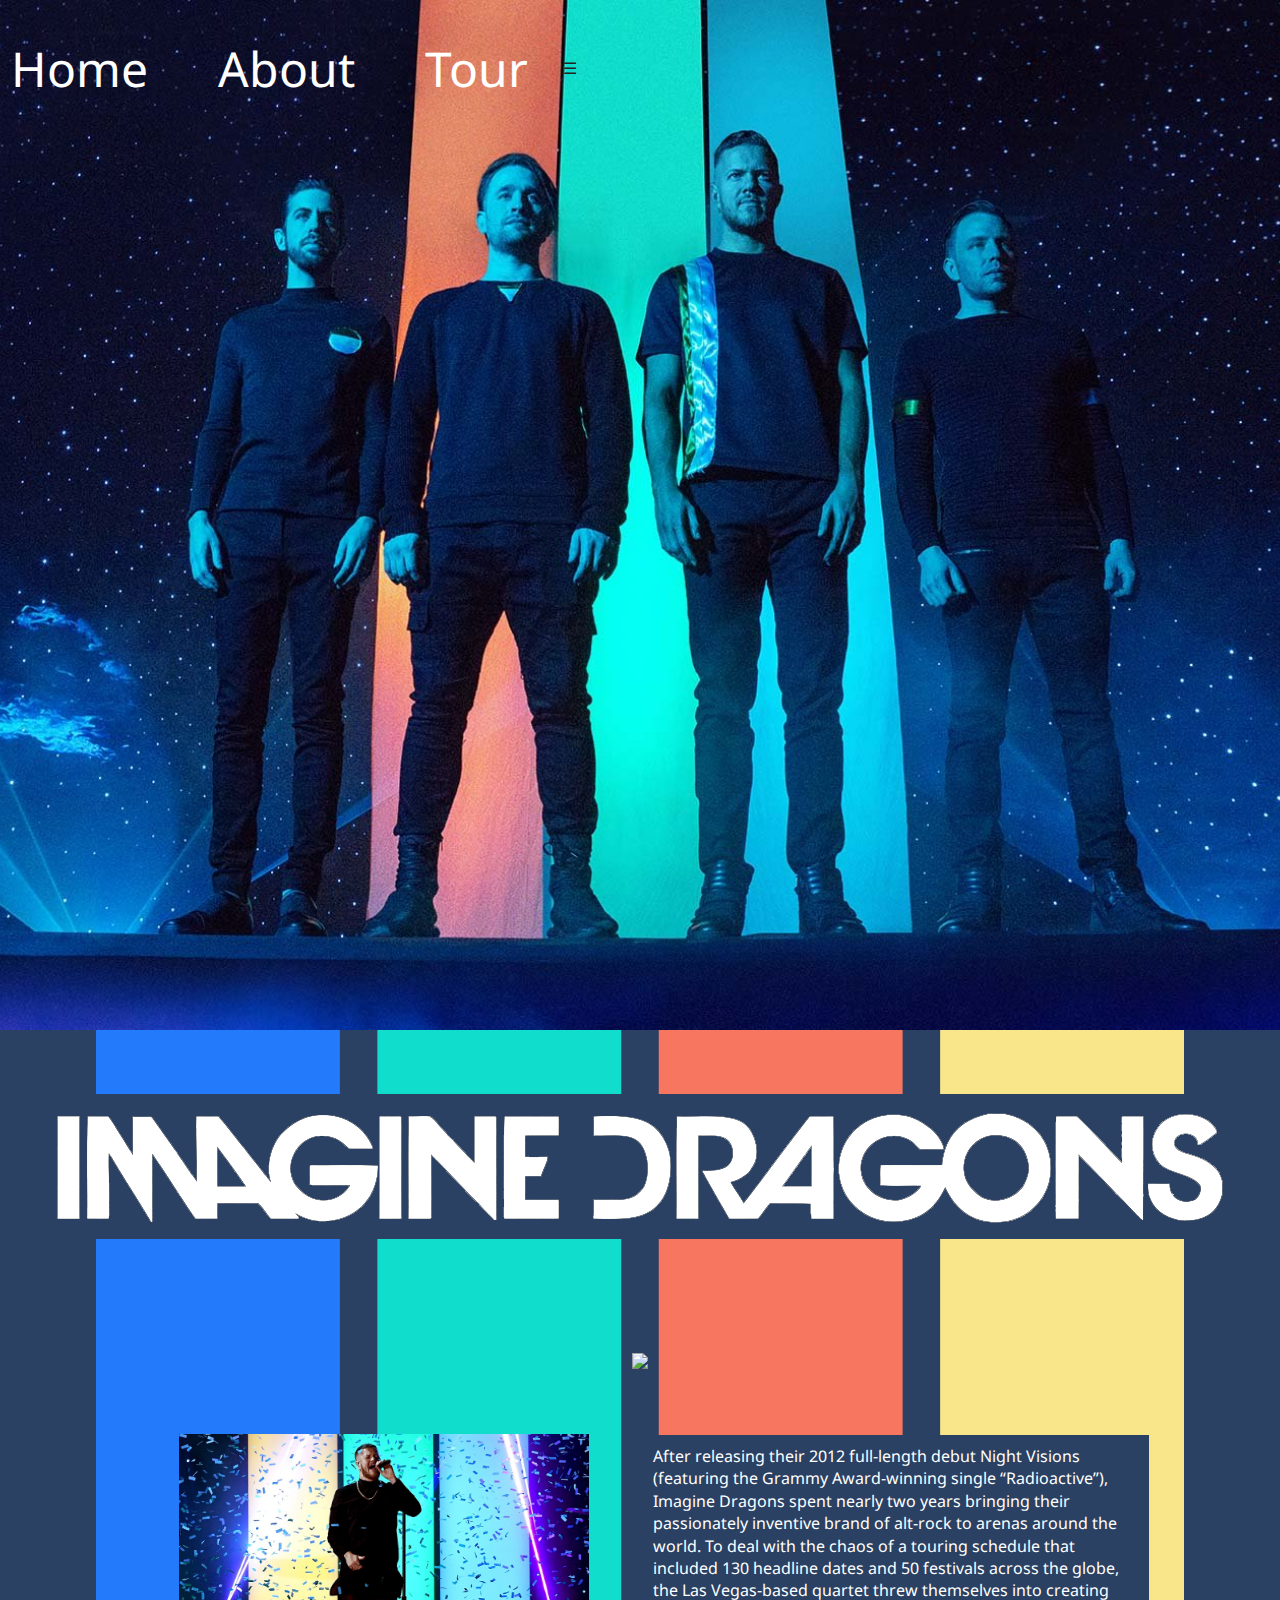
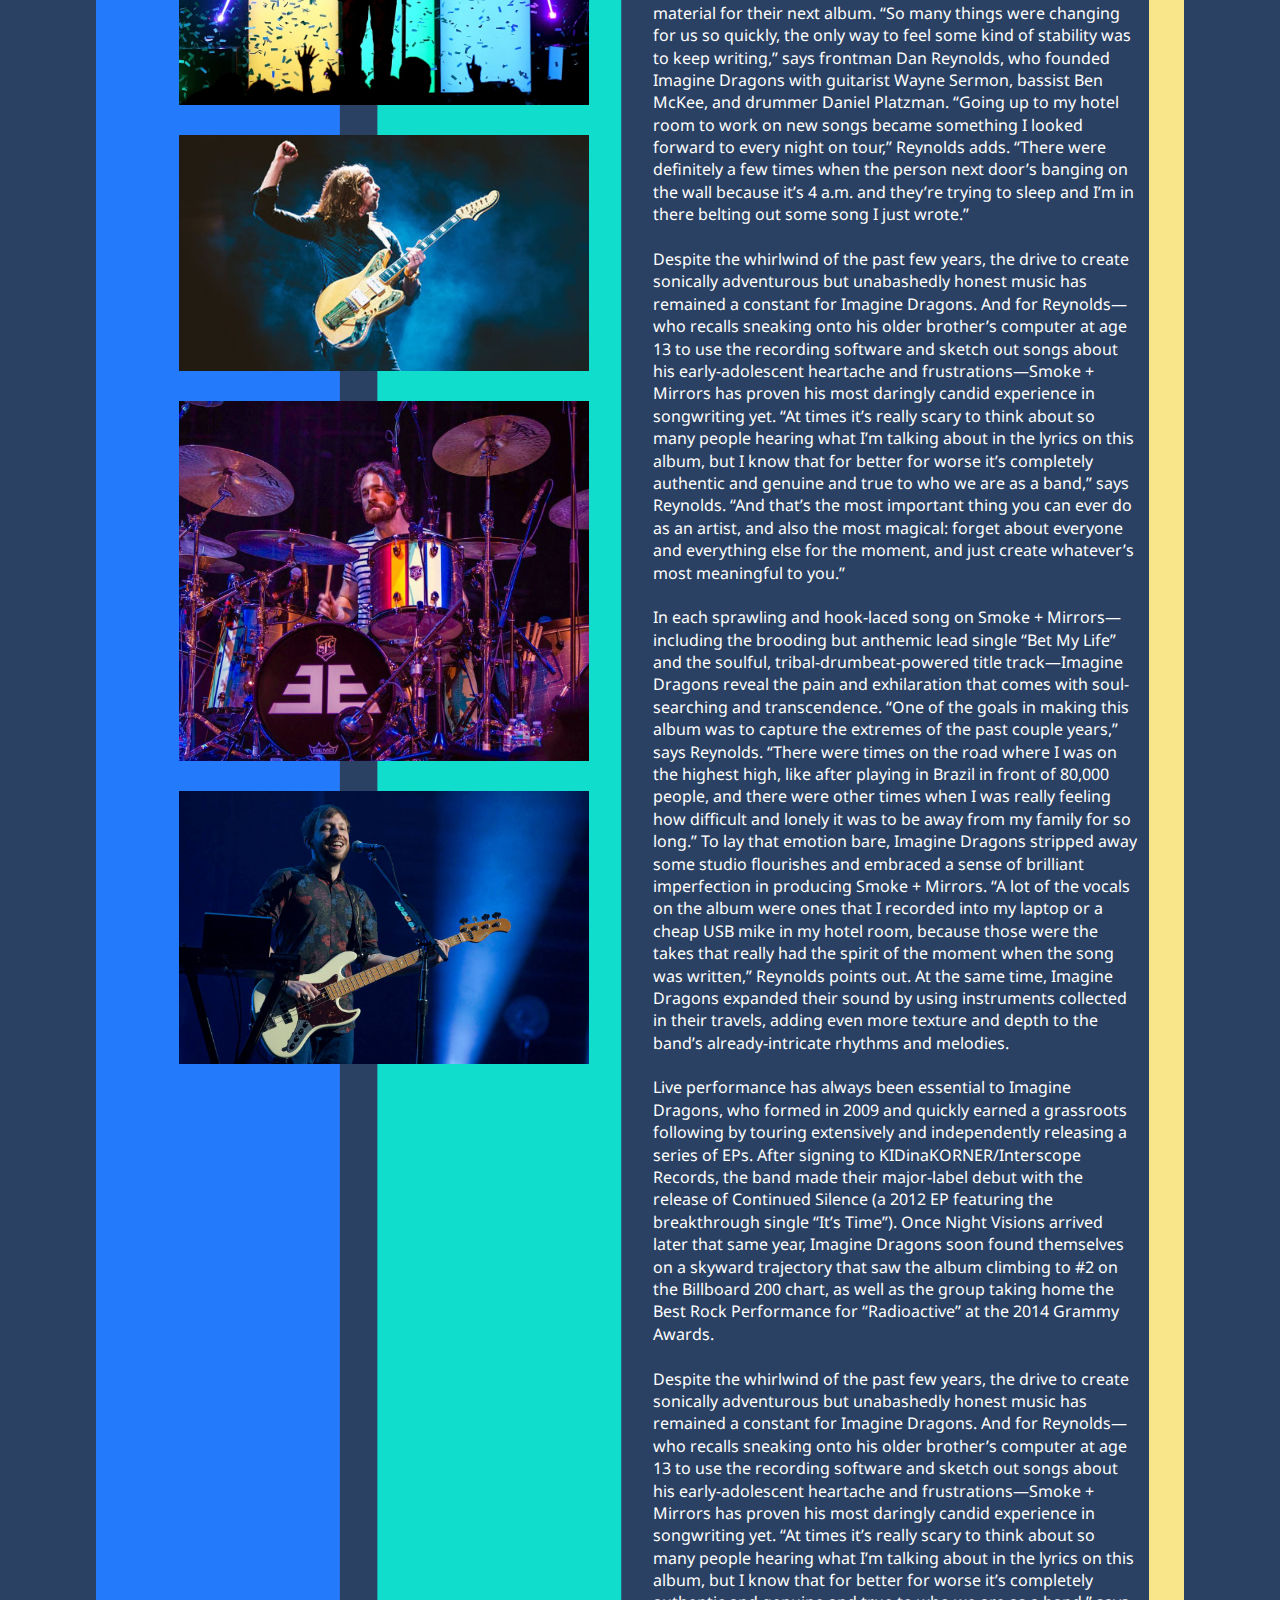
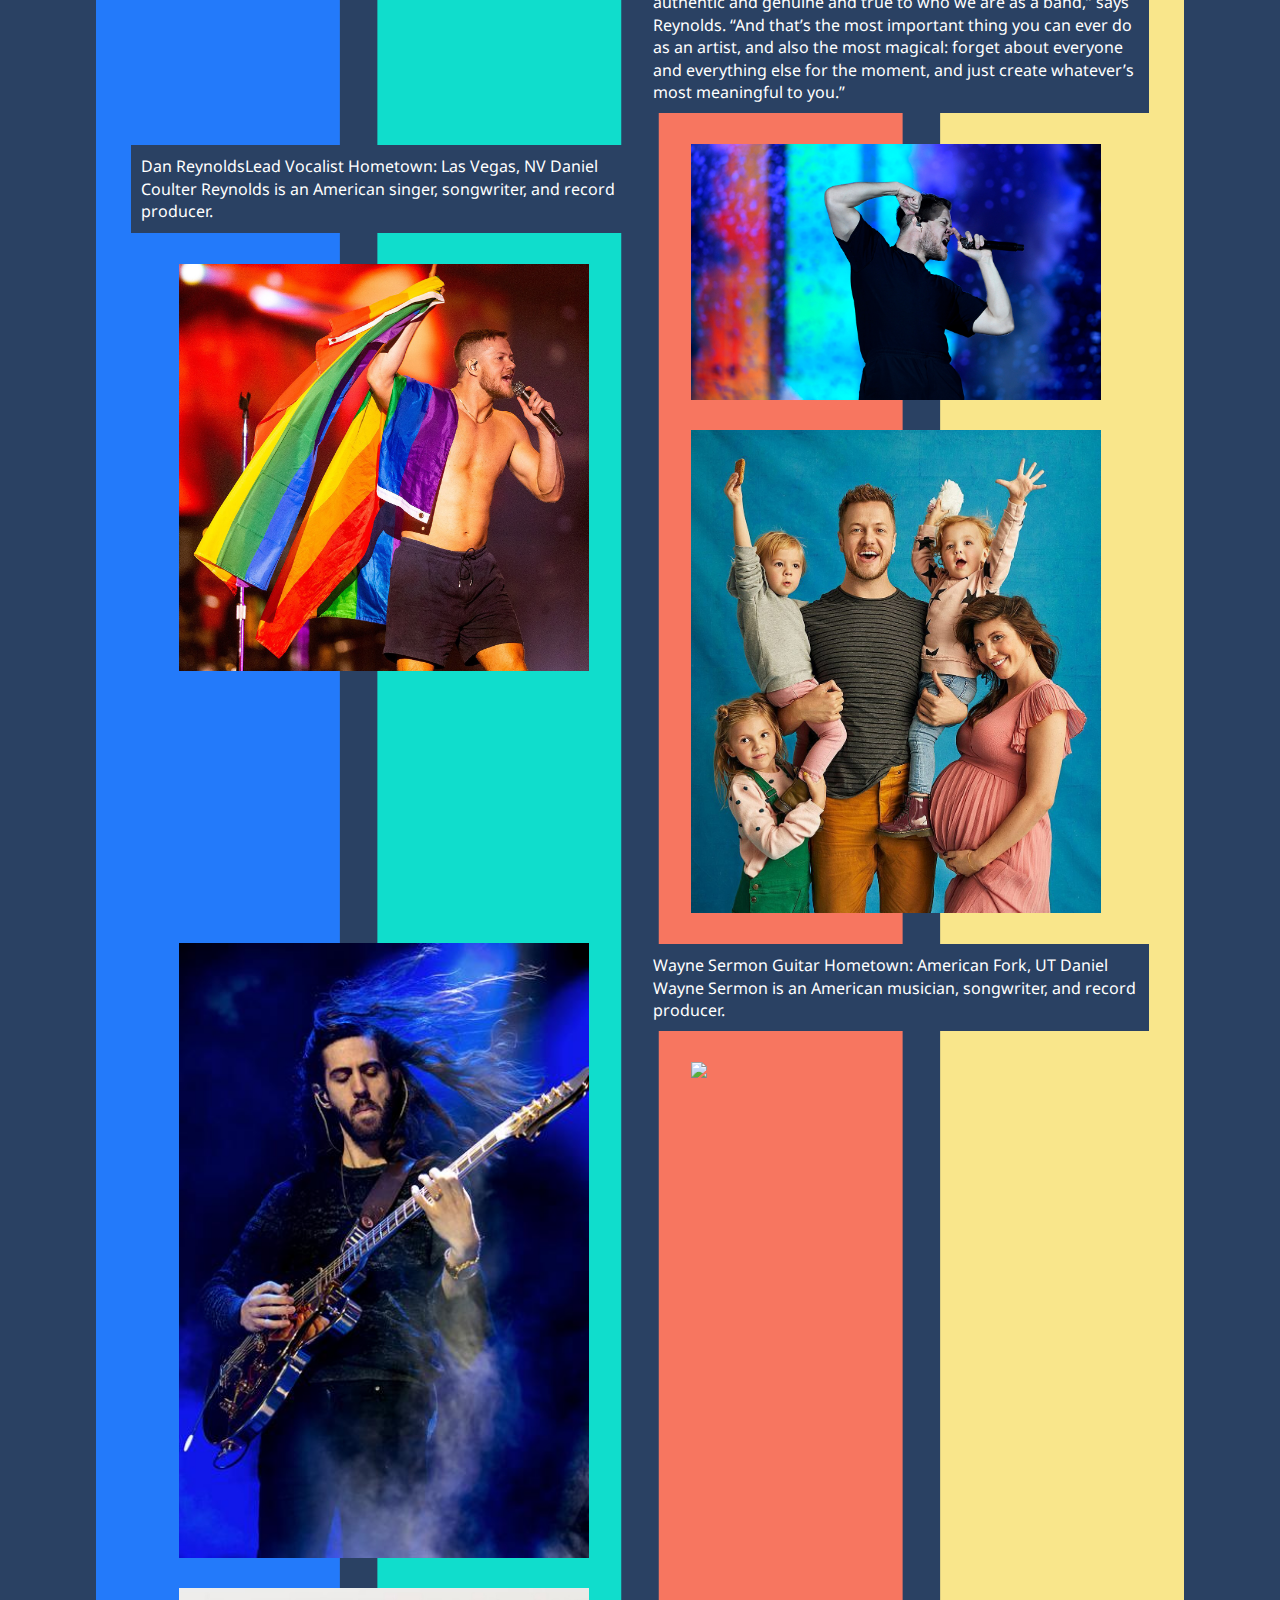
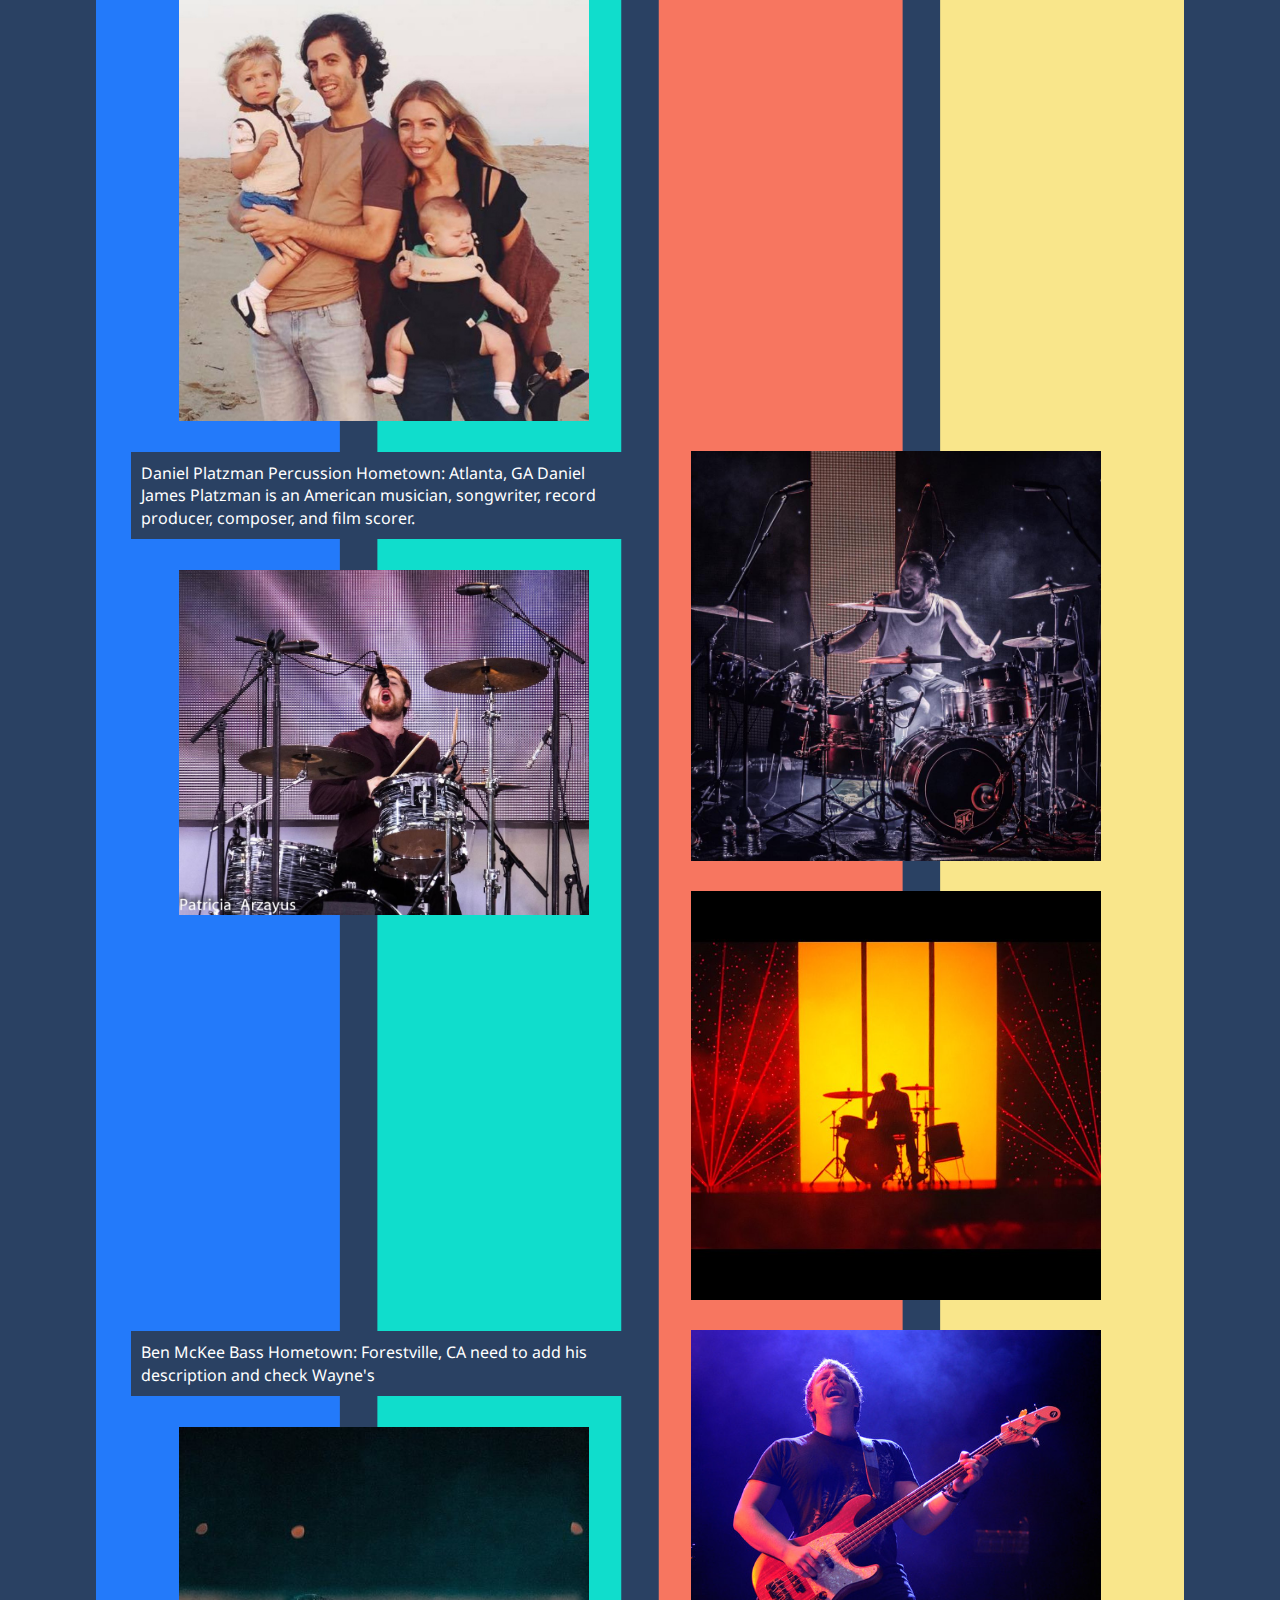
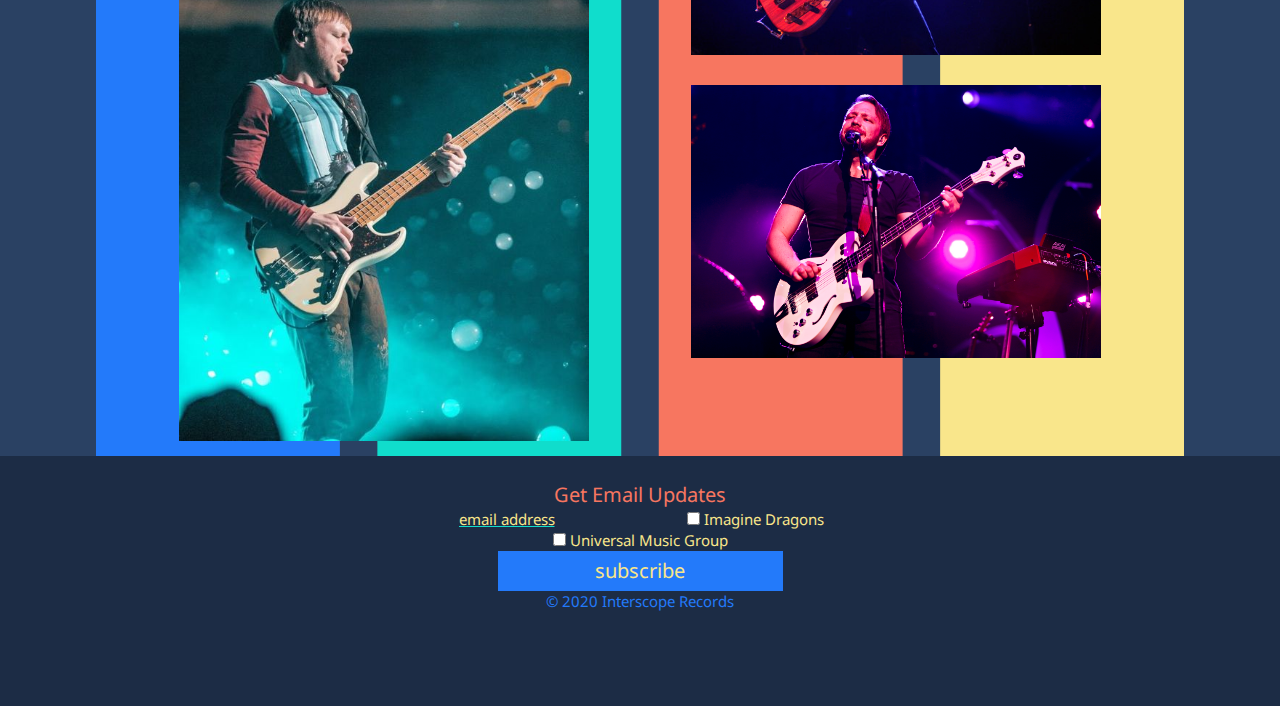
==== about.html @ 1238596e "TIM EDITS/About & Tour Pages" ====
<!doctype html>
<html class="no-js" lang="">

<head>
  <meta charset="utf-8">
  <title>About Imagine Dragons</title>
  <meta name="description" content="">
  <meta name="viewport" content="width=device-width, initial-scale=1">

  <link rel="apple-touch-icon" href="icon.png">
  <!-- Place favicon.ico in the root directory -->

  <link rel="stylesheet" href="css/normalize.css">
  <link rel="stylesheet" href="css/main.css">
  <link href="https://fonts.googleapis.com/css2?family=Noto+Sans:ital,wght@0,400;0,700;1,400;1,700&display=swap" rel="stylesheet">
</head>

<body>

  <!-- Off Canvas Navigation -->
  <div id="mySidenav" class="sidenav">
    <a href="javascript:void(0)" class="closebtn" onclick="closeNav()">&times;</a>
    <a href="index.html">Home</a>
    <a href="about.html">About</a>
    <a href="tour.html">Tour</a>
  </div>

  <header id="aboutbg">
    <nav>
      <ul>
        <li><a href="index.html" class="home">Home</a></li>
        <li><a href="about.html" class="about">About</a></li>
        <li><a href="tour.html" class="tour">Tour</a></li>
      </ul>
      <span class="hamburger" onclick="openNav()">&#9776;</span>
    </nav>
  </header>

  <section class="about_section">

    <div id="container_logo_background">
      <div id="logo">
        <img src="img/imaginelogo.png" alt="Imagine Dragons Logo">
      </div>
    </div>

    <div class="main_panel">
      <img src=" ">
    </div>

    <div class="about_large_panel">
      <img src="img/about_large_band.png">
    </div>

    <!-- Reorganized so .about_bandinfo_panel is the outermost container...then two other divs created housing just the images and just the text to style them...see main.css to see how .about_bandinfo_panel is further styled.-->
    <div class="about_bandinfo_panel">
    <div class="about_bandinfo_imgbox">
      <img src="img/about_bandinfo_1.jpg">
      <img src="img/about_bandinfo_2.jpg">
      <img src="img/about_bandinfo_3.png">
      <img src="img/about_bandinfo_4.jpg">
    </div>
    <div class="about_bandinfo_textbox">
        <p> After releasing their 2012 full-length debut Night Visions (featuring the Grammy Award-winning single “Radioactive”), Imagine Dragons spent nearly two years bringing their passionately inventive brand of alt-rock to arenas around the world. To deal with the chaos of a touring schedule that included 130 headline dates and 50 festivals across the globe, the Las Vegas-based quartet threw themselves into creating material for their next album. “So many things were changing for us so quickly, the only way to feel some kind of stability was to keep writing,” says frontman Dan Reynolds, who founded Imagine Dragons with guitarist Wayne Sermon, bassist Ben McKee, and drummer Daniel Platzman. “Going up to my hotel room to work on new songs became something I looked forward to every night on tour,” Reynolds adds. “There were definitely a few times when the person next door’s banging on the wall because it’s 4 a.m. and they’re trying to sleep and I’m in there belting out some song I just wrote.”
      <br/>
      <br/>
          Despite the whirlwind of the past few years, the drive to create sonically adventurous but unabashedly honest music has remained a constant for Imagine Dragons. And for Reynolds—who recalls sneaking onto his older brother’s computer at age 13 to use the recording software and sketch out songs about his early-adolescent heartache and frustrations—Smoke + Mirrors has proven his most daringly candid experience in songwriting yet. “At times it’s really scary to think about so many people hearing what I’m talking about in the lyrics on this album, but I know that for better for worse it’s completely authentic and genuine and true to who we are as a band,” says Reynolds. “And that’s the most important thing you can ever do as an artist, and also the most magical: forget about everyone and everything else for the moment, and just create whatever’s most meaningful to you.”
        <br/>
        <br/>
          In each sprawling and hook-laced song on Smoke + Mirrors—including the brooding but anthemic lead single “Bet My Life” and the soulful, tribal-drumbeat-powered title track—Imagine Dragons reveal the pain and exhilaration that comes with soul-searching and transcendence. “One of the goals in making this album was to capture the extremes of the past couple years,” says Reynolds. “There were times on the road where I was on the highest high, like after playing in Brazil in front of 80,000 people, and there were other times when I was really feeling how difficult and lonely it was to be away from my family for so long.” To lay that emotion bare, Imagine Dragons stripped away some studio flourishes and embraced a sense of brilliant imperfection in producing Smoke + Mirrors. “A lot of the vocals on the album were ones that I recorded into my laptop or a cheap USB mike in my hotel room, because those were the takes that really had the spirit of the moment when the song was written,” Reynolds points out. At the same time, Imagine Dragons expanded their sound by using instruments collected in their travels, adding even more texture and depth to the band’s already-intricate rhythms and melodies.
        <br/>
        <br/>
          Live performance has always been essential to Imagine Dragons, who formed in 2009 and quickly earned a grassroots following by touring extensively and independently releasing a series of EPs. After signing to KIDinaKORNER/Interscope Records, the band made their major-label debut with the release of Continued Silence (a 2012 EP featuring the breakthrough single “It’s Time”). Once Night Visions arrived later that same year, Imagine Dragons soon found themselves on a skyward trajectory that saw the album climbing to #2 on the Billboard 200 chart, as well as the group taking home the Best Rock Performance for “Radioactive” at the 2014 Grammy Awards.
        <br/>
        <br/>
        Despite the whirlwind of the past few years, the drive to create sonically adventurous but unabashedly honest music has remained a constant for Imagine Dragons. And for Reynolds—who recalls sneaking onto his older brother’s computer at age 13 to use the recording software and sketch out songs about his early-adolescent heartache and frustrations—Smoke + Mirrors has proven his most daringly candid experience in songwriting yet. “At times it’s really scary to think about so many people hearing what I’m talking about in the lyrics on this album, but I know that for better for worse it’s completely authentic and genuine and true to who we are as a band,” says Reynolds. “And that’s the most important thing you can ever do as an artist, and also the most magical: forget about everyone and everything else for the moment, and just create whatever’s most meaningful to you.”
        </p>
      </div>
    </div>

  <!-- Sections for each member's about info -->

  <div class="about_bandinfo_panel">

    <!-- Dan Reynolds -->
    <div class="about_bandinfo_textbox">
      <p>Dan ReynoldsLead Vocalist Hometown: Las Vegas, NV Daniel Coulter Reynolds is an American singer, songwriter, and record producer.</p>
      <img src="img/about_DRinfo_2.jpg">
    </div>
    
    <div class="about_bandinfo_imgbox">
      <img src="img/about_DRinfo_1.jpg">
      <img src="img/about_DRinfo_3.jpg">
    </div>
  </div>

  <!-- Wayne Sermon -->
  <div class="about_bandinfo_panel">

    <div class="about_bandinfo_textbox">
      <img src="img/about_WSinfo_2.jpg">
      <img src="img/about_WSinfo_3.jpg">
    </div>

    <div class="about_bandinfo_imgbox">
      <p>Wayne Sermon Guitar Hometown: American Fork, UT Daniel Wayne Sermon is an American musician, songwriter, and record producer.</p>
    <img src="img/about_WSinfo_1.jpg">
    </div>
  </div>

<!-- Daniel Platzman -->

<div class="about_bandinfo_panel">

  <div class="about_bandinfo_textbox">
    <p>Daniel Platzman Percussion Hometown: Atlanta, GA Daniel James Platzman is an American musician, songwriter, record producer, composer, and film scorer.</p>
    <img src="img/about_DPinfo_1.jpg">
  </div>

  <div class="about_bandinfo_imgbox">
    <img src="img/about_DPinfo_2.jpg">
    <img src="img/about_DPinfo_3.jpg">
  </div>
</div>

<!-- Ben McKee -->

<div class="about_bandinfo_panel">

  <div class="about_bandinfo_textbox">
    <p>Ben McKee Bass Hometown: Forestville, CA need to add his description and check Wayne's</p>
    <img src="img/about_BMinfo_2.jpg">
  </div>

  <div class="about_bandinfo_imgbox">
    <img src="img/about_BMinfo_1.jpg">
    <img src="img/about_BMinfo_3.jpg">
  </div>
</div>


</section>

  <!-- Footer -->
  <footer>
    <div class="footer_background">
      <p class="get_updates">Get Email Updates</p>
      <form class="email_form">
        <input type="email" name="email" placeholder="email address" required>
        <input type="checkbox" name="checkbox1">
          <label for="checkbox1">Imagine Dragons</label><br>
        <input type="checkbox" name="checkbox2">
          <label for="checkbox2">Universal Music Group</label><br>
        <input type="submit" value="subscribe">
      </form>
      <p class="copyright">© 2020 Interscope Records</p>
    </div>
  </footer>

  <script src="js/vendor/modernizr-3.11.2.min.js"></script>
  <script src="js/main.js"></script>

</body>

</html>
---- css/main.css ----
/*! HTML5 Boilerplate v8.0.0 | MIT License | https://html5boilerplate.com/ */
/* main.css 2.1.0 | MIT License | https://github.com/h5bp/main.css#readme */
/* * What follows is the result of much research on cross-browser styling. * Credit left inline and big thanks to Nicolas Gallagher, Jonathan Neal, * Kroc Camen, and the H5BP dev community and team. */

/* ==== Base styles: opinionated defaults ===*/
html {
  color: #222;
  font-size: 1em;
  line-height: 1.4;
  background-color: #2A4163;
}
/* * Remove text-shadow in selection highlight: * https://twitter.com/miketaylr/status/12228805301 * * Vendor-prefixed and regular ::selection selectors cannot be combined: * https://stackoverflow.com/a/16982510/7133471 * * Customize the background color to match your design. */
::-moz-selection {
  background: #b3d4fc;
  text-shadow: none;
}
::selection {
  background: #b3d4fc;
  text-shadow: none;
}
/* * A better looking default horizontal rule */
hr {
  display: block;
  height: 1px;
  border: 0;
  border-top: 1px solid #ccc;
  margin: 1em 0;
  padding: 0;
}
/* * Remove the gap between audio, canvas, iframes, * images, videos and the bottom of their containers: * https://github.com/h5bp/html5-boilerplate/issues/440 */
audio, canvas, iframe, img, svg, video {
  vertical-align: middle;
}
/* * Remove default fieldset styles. */
fieldset {
  border: 0;
  margin: 0;
  padding: 0;
}
/* * Allow only vertical resizing of textareas. */
textarea {
  resize: vertical;
}
/* =====================================================
========================================================
==============Author's custom styles ===================
========================================================
======================================================== */
p, body, nav{
  font-family: 'Noto Sans', sans-serif;
}
body{
  width: 100vw;
  margin: 0px;
  overflow-x: hidden;
  padding: 0px;
}


header{
  background-image: url('../img/home_hero_image.jpg');
  background-size: cover;
  background-position: center;
  background-repeat: no-repeat;
  height: 1030px;
  width: 100vw;
  margin: 0px;
}

/* Add new background images and link them for the different pages */
#aboutbg{
  background-image: url('../img/about_hero_image.jpg');
  background-size: cover;
  background-position: center;
  background-repeat: no-repeat;
  height: 1030px;
  width: 100vw;
  margin: 0px;
}

#tourbg{
  background-image: url('../img/tour_hero_image3.jpg');
  background-size: cover;
  background-position: center;
  background-repeat: no-repeat;
  height: 1030px;
  width: 100%;
  margin: 0px;
}

nav{
  display: flex;
  justify-content: center;
  align-items: center;
  margin: 0px;
  position: relative;
  right: 30%;
}
nav ul{
  display: flex;
  flex-direction: row;
  justify-content: center;
  align-items: center;
  margin: 0px;
}
nav ul li{
  list-style-type: none;
  display: flex;
  flex-direction: row;
  margin: 15px;
}
nav ul li a{
  text-decoration: none;
  font-size: 36pt;
  color: #ffffff;
  padding: 20px;
}
nav ul li a:hover{
  color: #f77660;
}

#container_logo_background{
  line-height: 145px;
  height: 145px;
  width: 100%;
  background: #2a4163;
  margin: 5%;
  text-align: center;
  display: block;
}
#logo{
  vertical-align: middle;
}


/* Got rid of the div stripes and made it an SVG background image */
.home_section, .tour_section, .about_section{
  background-image: url('../img/ID_background.svg');
  background-position: center;
  background-size: 85%;
  background-repeat: repeat-y;
  display: flex;
  justify-content: center;
  align-items: center;
  flex-direction: column;
  padding: none;
  margin: none;
}

/* Gridbox reusable code - We'll discuss this in class

.gridbox{
  width: 100vw;
  margin: 0 auto;
  display: flex;
  justify-content: center;
  align-items: center;
  flex-direction: row;
}

.right_gridbox,
.left_gridbox{
  width: 50%;
  margin: 0 auto;
  display: flex;
  justify-content: center;
  align-items: center;
  flex-direction: column;
}

*/

/* Panel Section */

.home_main_panel{
  width: 100%;
  display: flex;
  justify-content: center;
  align-items: center;
}

#home_main_1{
  width: 28%;
  margin: 1%;
}
#home_main_2{
  width: 41.125%;
  margin: 1.75%;
}
#home_main_3{
  width: 28%;
  margin: 1%;
}

.home_album_panel{
  width: 100%;
  margin: 5%;
  text-align: center;
}
.home_album_panel img{
  width: 19.2%;
  margin: 1.3%;
}

.main_panel{
  display: flex;
  justify-content: center;
  align-items: center;
  flex-direction: column;
}

.tour_panel{
  display: flex;
  justify-content: center;
  align-items: center;
  flex-direction: row;
}

#tourbackground{
  background-image: url('../img/tourbg.jpg');
  width: 100vw;
  background-position: center;
  background-size: cover;
  background-repeat: no-repeat;
  height: 800px;
  margin: 2% 0% 0% 0%;
}


.about_large_panel{
  text-align: center;
}
.about_large_panel img{
  width: 85%;
  padding: 50px;
}

/* setting up the othermost box to flex and reorganize inner divs */
.about_bandinfo_panel{
  width: 80vw;
  display: flex;
  justify-content: center;
  flex-direction: row;
}

/* this says that the images in this section should be 100% of the container they live in */
.about_bandinfo_panel img{
  width: 80%;
  margin: 15px 0px;
}

/* This says the two inner divs should have their content in a column, flexing, and set to 50% of the outermost container */
.about_bandinfo_imgbox,
.about_bandinfo_textbox{
  display: flex;
  flex-direction: column;
  align-items: center;
  width: 50%;
  margin: 0;
}

/* This says make that big paragraph take up 95% of its container width */
.about_bandinfo_panel p{
  background-color: #2a4163;
  color: #ffffff;
  padding: 10px;
  width: 95%;
}

.about_DRinfo_panel{
  text-align: left;
  width: 100%;
}
.about_DRinfo_panel img{
  text-align: left;
  width: 60%;
}
.about_DRinfo_panel p{
  background-color: #2a4163;
  color: #ffffff;
  padding: 10px;
  width: 60%;
}

.about_WSinfo_panel{
  text-align: left;
  width: 100%;
}
.about_WSinfo_panel img{
  text-align: left;
  width: 60%;
}
.about_WSinfo_panel p{
  background-color: #2a4163;
  color: #ffffff;
  padding: 10px;
  width: 60%;
}

.about_DPinfo_panel{
  text-align: left;
  width: 100%;
}
.about_DPinfo_panel img{
  text-align: left;
  width: 60%;
}
.about_DPinfo_panel p{
  background-color: #2a4163;
  color: #ffffff;
  padding: 10px;
  width: 60%;
}

.about_BMinfo_panel{
  text-align: left;
  width: 100%;
}
.about_BMinfo_panel img{
  text-align: left;
  width: 60%;
}
.about_BMinfo_panel p{
  background-color: #2a4163;
  color: #ffffff;
  padding: 10px;
  width: 60%;
}

/* ===== This is the CSS for the footer for every page === */
footer p{
  margin: 0px;
  padding: 0px;
}
.footer_background{
  width:100%;
  height: 250px;
  background: #1c2c45;
}
.copyright{
  color: #237afa;
  text-align: center;
  font-size: 15px;
}
.get_updates{
  color: #f77660;
  text-align: center;
  font-size: 20px;
  padding-top: 25px;
}
.email_form{
  text-align: center;
  color: #f9e68b;
  font-size: 15px;
}
input{
  caret-color: #f77660;
}
input[type=email]{
  border: none;
  outline: none;
  background: none;
  text-decoration: underline;
  text-decoration-color: #10ddcc;
}
::placeholder{
  color: #f9e68b;
  font-size: 15px;
}
input[type=submit]{
  border: none;
  background-color: #237afa;
  color: #f9e68b;
  height: 40px;
  width: 285px;
  font-size: 20px;
}
input[type=checkbox]{
  color: #f9e68b;
}s

/* Off Canvas Navigation */

.hamburger{
  font-size:30px;
  cursor:pointer;
  color: #fff;
  display: none;
}

.sidenav {
  height: 100%;
  width: 0;
  position: fixed;
  z-index: 1;
  top: 0;
  left: 0;
  background-color: #111;
  overflow-x: hidden;
  transition: 0.5s;
  padding-top: 60px;
}

.sidenav a {
  padding: 8px 8px 8px 32px;
  text-decoration: none;
  font-size: 25px;
  color: #818181;
  display: block;
  transition: 0.3s;
}

.sidenav a:hover {
  color: #f1f1f1;
}

.sidenav .closebtn {
  position: absolute;
  top: 0;
  right: 25px;
  font-size: 36px;
  margin-left: 50px;
}

#main {
  transition: margin-left .5s;
}

@media screen and (max-height: 450px) {
  .sidenav {padding-top: 15px;}
  .sidenav a {font-size: 18px;}
}





/* === Helper classes ====*/
/* * Hide visually and from screen readers */
.hidden, [hidden] {
  display: none !important;
}
/* * Hide only visually, but have it available for screen readers: * https://snook.ca/archives/html_and_css/hiding-content-for-accessibility * * 1. For long content, line feeds are not interpreted as spaces and small width * causes content to wrap 1 word per line: * https://medium.com/@jessebeach/beware-smushed-off-screen-accessible-text-5952a4c2cbfe */
.sr-only {
  border: 0;
  clip: rect(0, 0, 0, 0);
  height: 1px;
  margin: -1px;
  overflow: hidden;
  padding: 0;
  position: absolute;
  white-space: nowrap;
  width: 1px;
 /* 1 */
}
/* * Extends the .sr-only class to allow the element * to be focusable when navigated to via the keyboard: * https://www.drupal.org/node/897638 */
.sr-only.focusable:active, .sr-only.focusable:focus {
  clip: auto;
  height: auto;
  margin: 0;
  overflow: visible;
  position: static;
  white-space: inherit;
  width: auto;
}
/* * Hide visually and from screen readers, but maintain layout */
.invisible {
  visibility: hidden;
}
/* * Clearfix: contain floats * * For modern browsers * 1. The space content is one way to avoid an Opera bug when the * `contenteditable` attribute is included anywhere else in the document. * Otherwise it causes space to appear at the top and bottom of elements * that receive the `clearfix` class. * 2. The use of `table` rather than `block` is only necessary if using * `:before` to contain the top-margins of child elements. */
.clearfix::before, .clearfix::after {
  content: " ";
  display: table;
}
.clearfix::after {
  clear: both;
}
/* ==== EXAMPLE Media Queries for Responsive Design. These examples override the primary ('mobile first') styles. Modify as content requires. ==== */
@media only screen and (min-width: 35em) {
 /* Style adjustments for viewports that meet the condition */
}
@media print, (-webkit-min-device-pixel-ratio: 1.25), (min-resolution: 1.25dppx), (min-resolution: 120dpi) {
 /* Style adjustments for high resolution devices */
}
/* ==== Print styles. Inlined to avoid the additional HTTP request: https://www.phpied.com/delay-loading-your-print-css/ ====*/
@media print {
  *, *::before, *::after {
      background: #fff !important;
      color: #000 !important;
     /* Black prints faster */
      box-shadow: none !important;
      text-shadow: none !important;
 }
  a, a:visited {
      text-decoration: underline;
 }
  a[href]::after {
      content: " (" attr(href) ")";
 }
  abbr[title]::after {
      content: " (" attr(title) ")";
 }
 /* * Don't show links that are fragment identifiers, * or use the `javascript:` pseudo protocol */
  a[href^="#"]::after, a[href^="javascript:"]::after {
      content: "";
 }
  pre {
      white-space: pre-wrap !important;
 }
  pre, blockquote {
      border: 1px solid #999;
      page-break-inside: avoid;
 }
 /* * Printing Tables: * https://web.archive.org/web/20180815150934/http://css-discuss.incutio.com/wiki/Printing_Tables */
  thead {
      display: table-header-group;
 }
  tr, img {
      page-break-inside: avoid;
 }
  p, h2, h3 {
      orphans: 3;
      widows: 3;
 }
  h2, h3 {
      page-break-after: avoid;
 }
}
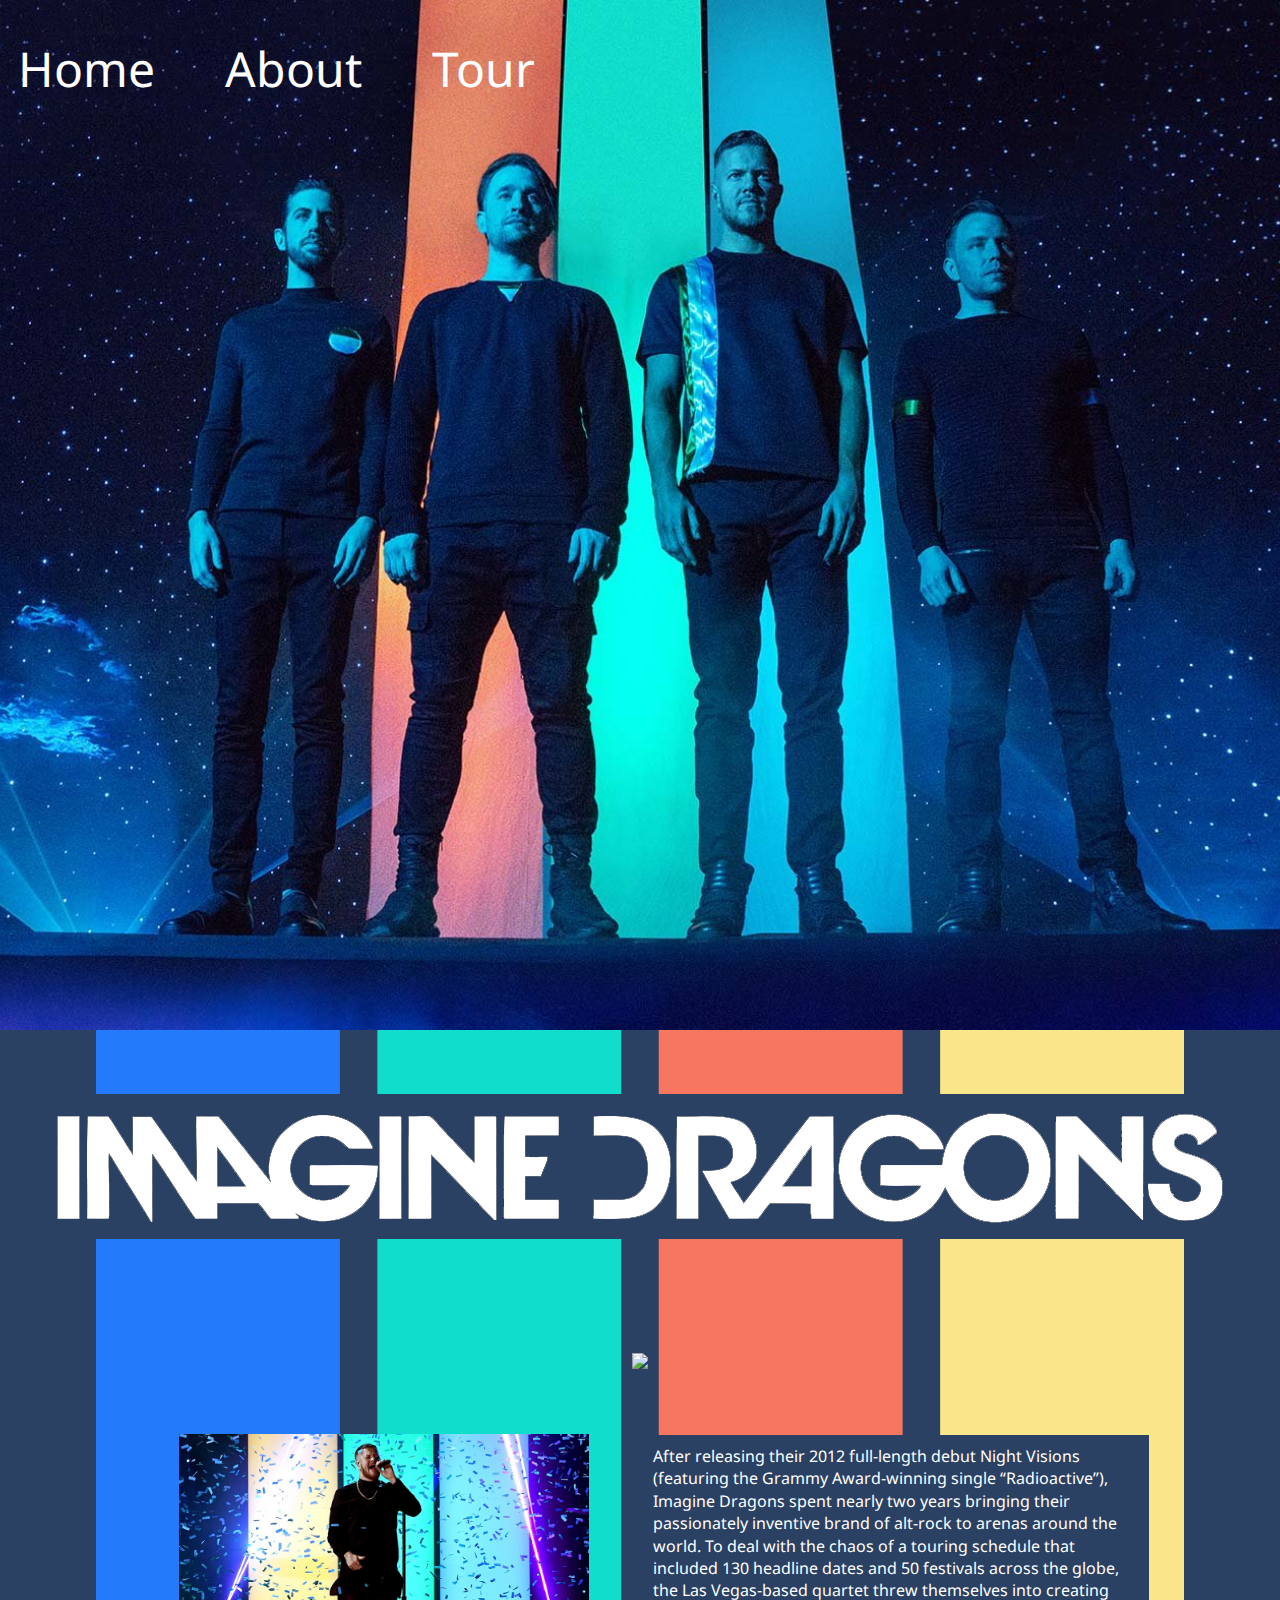
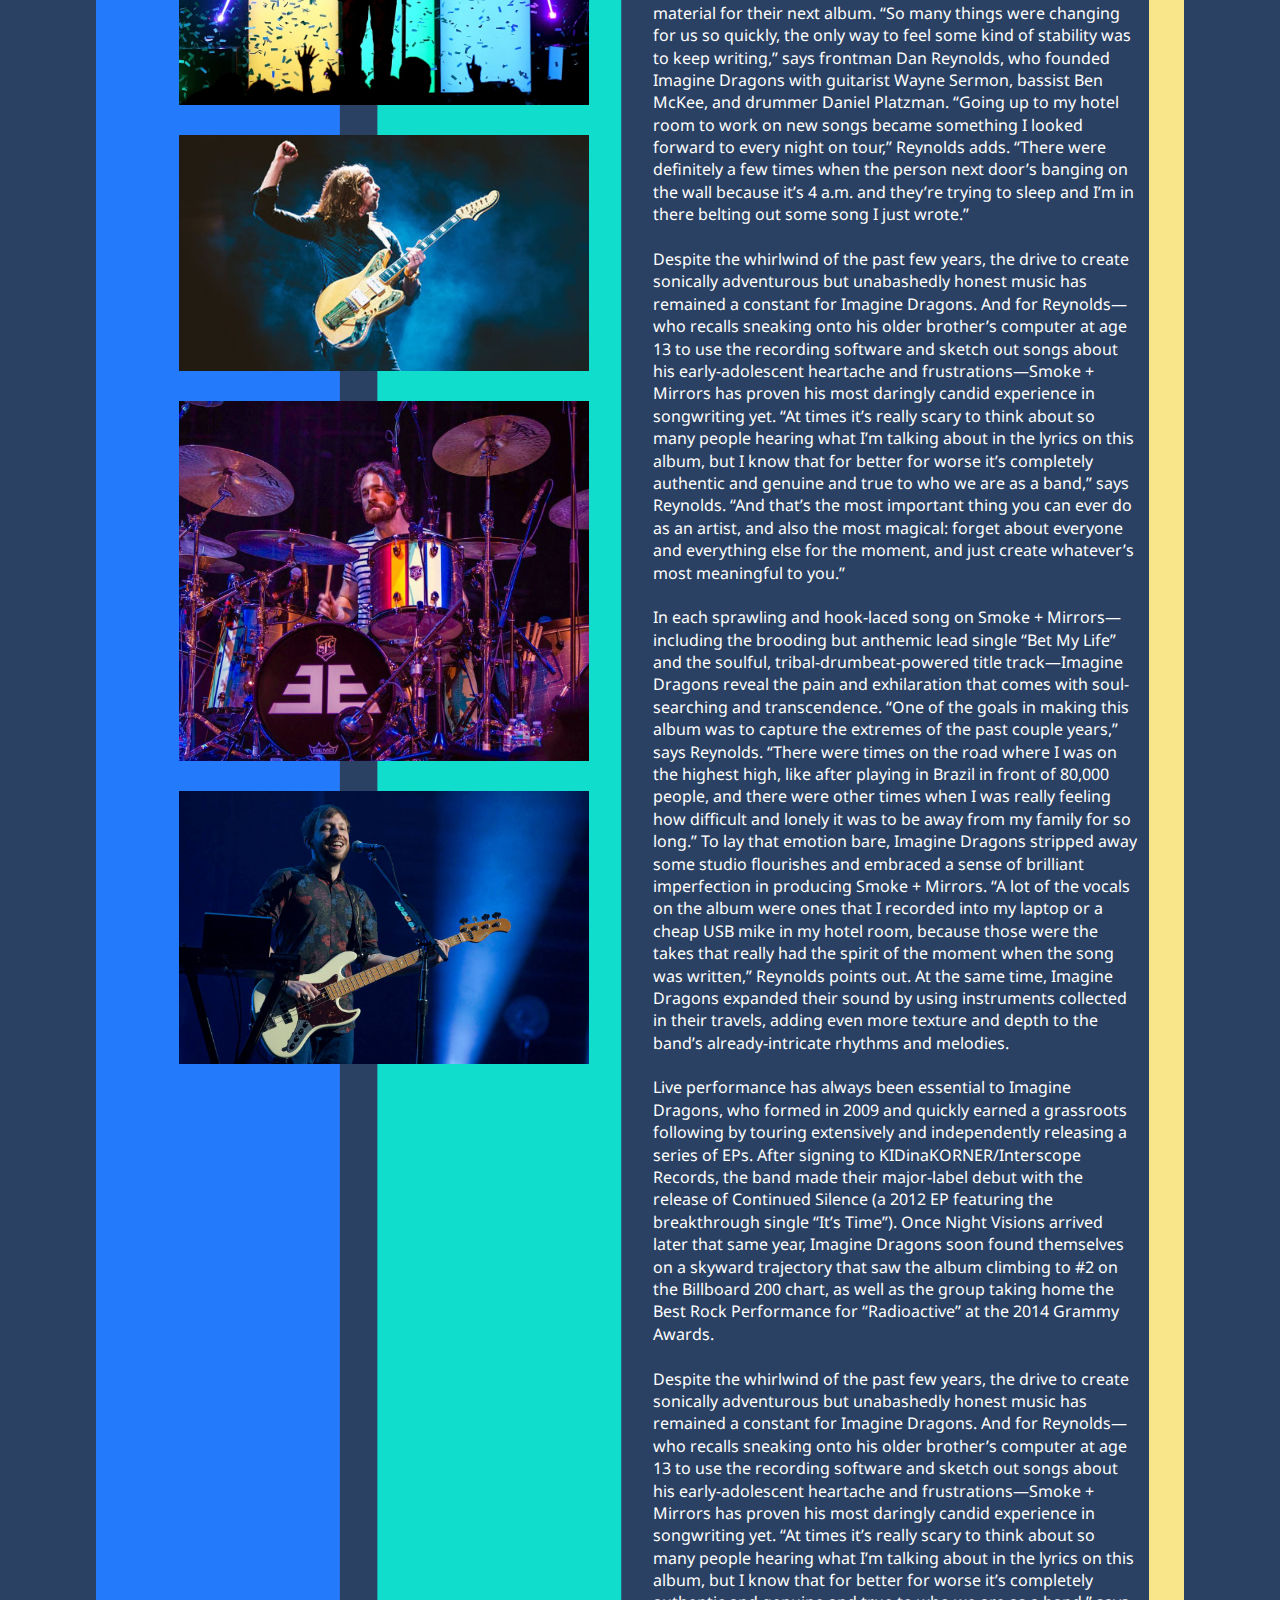
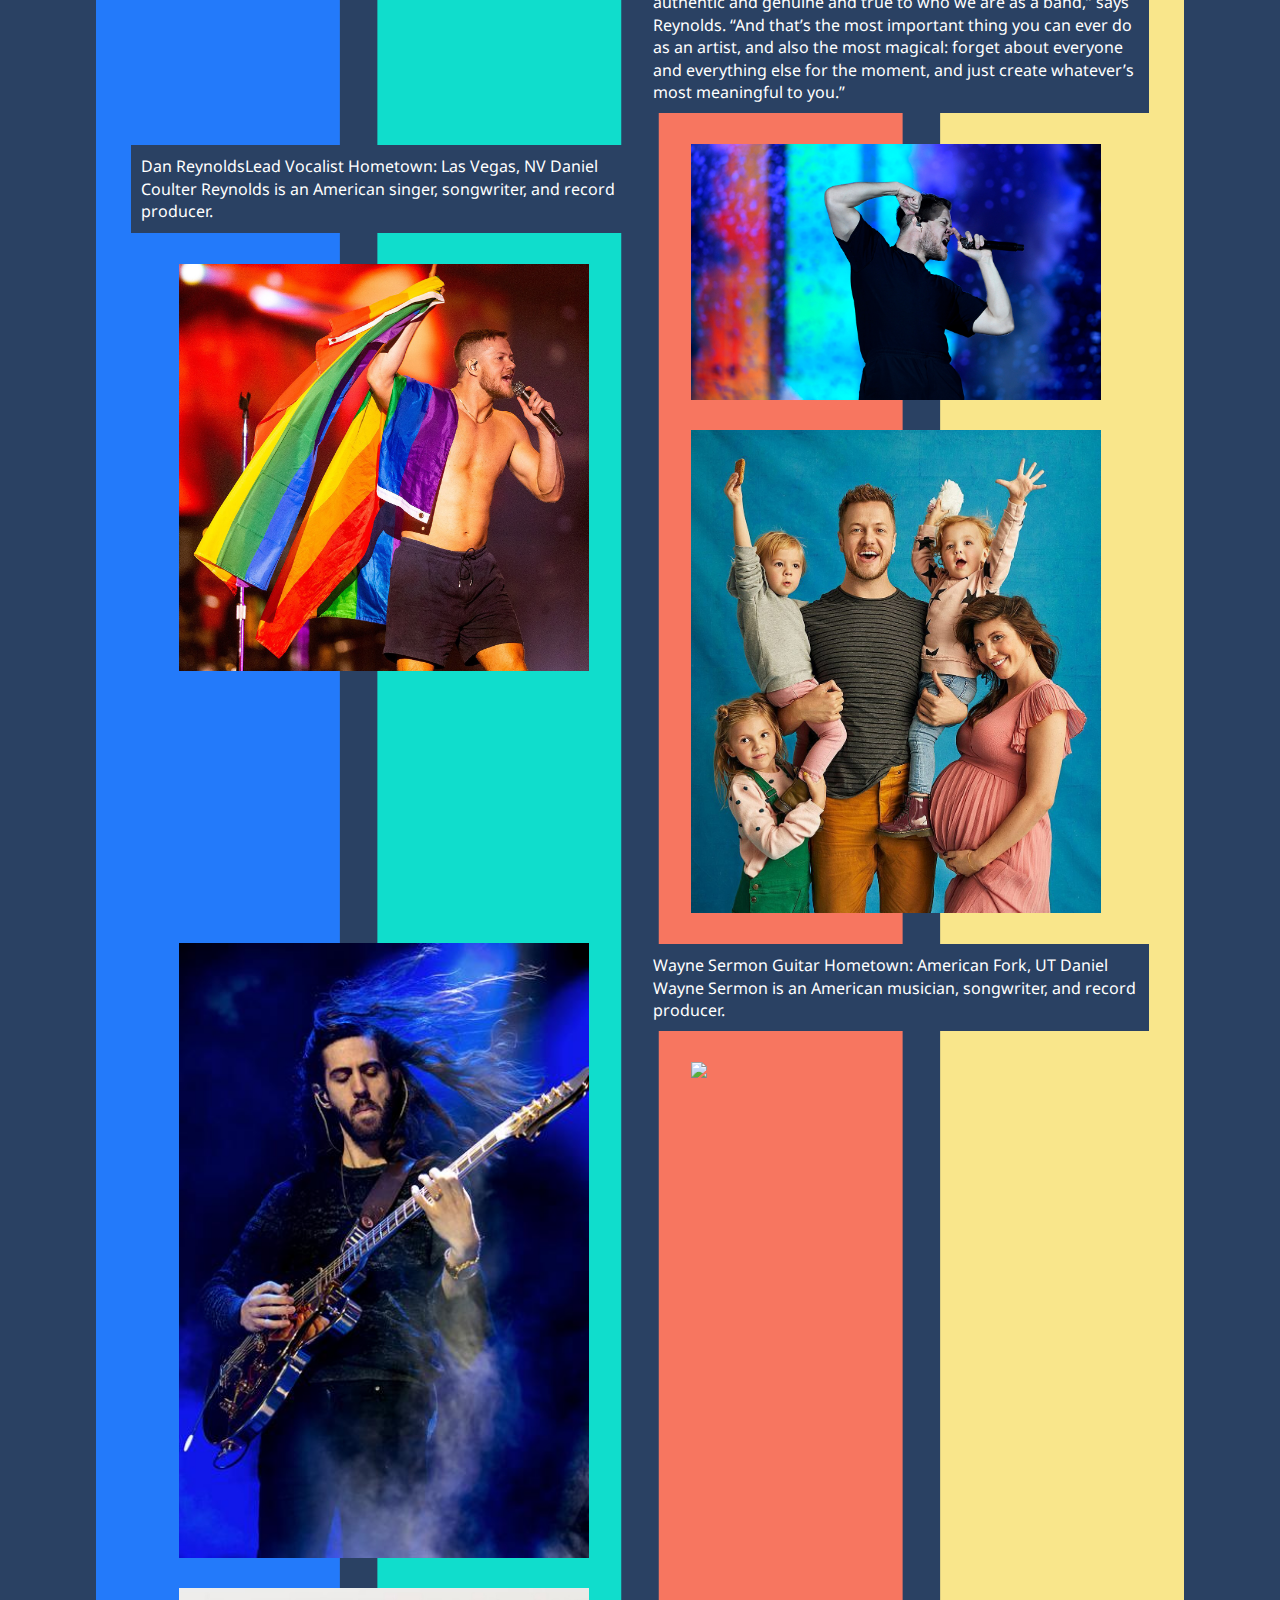
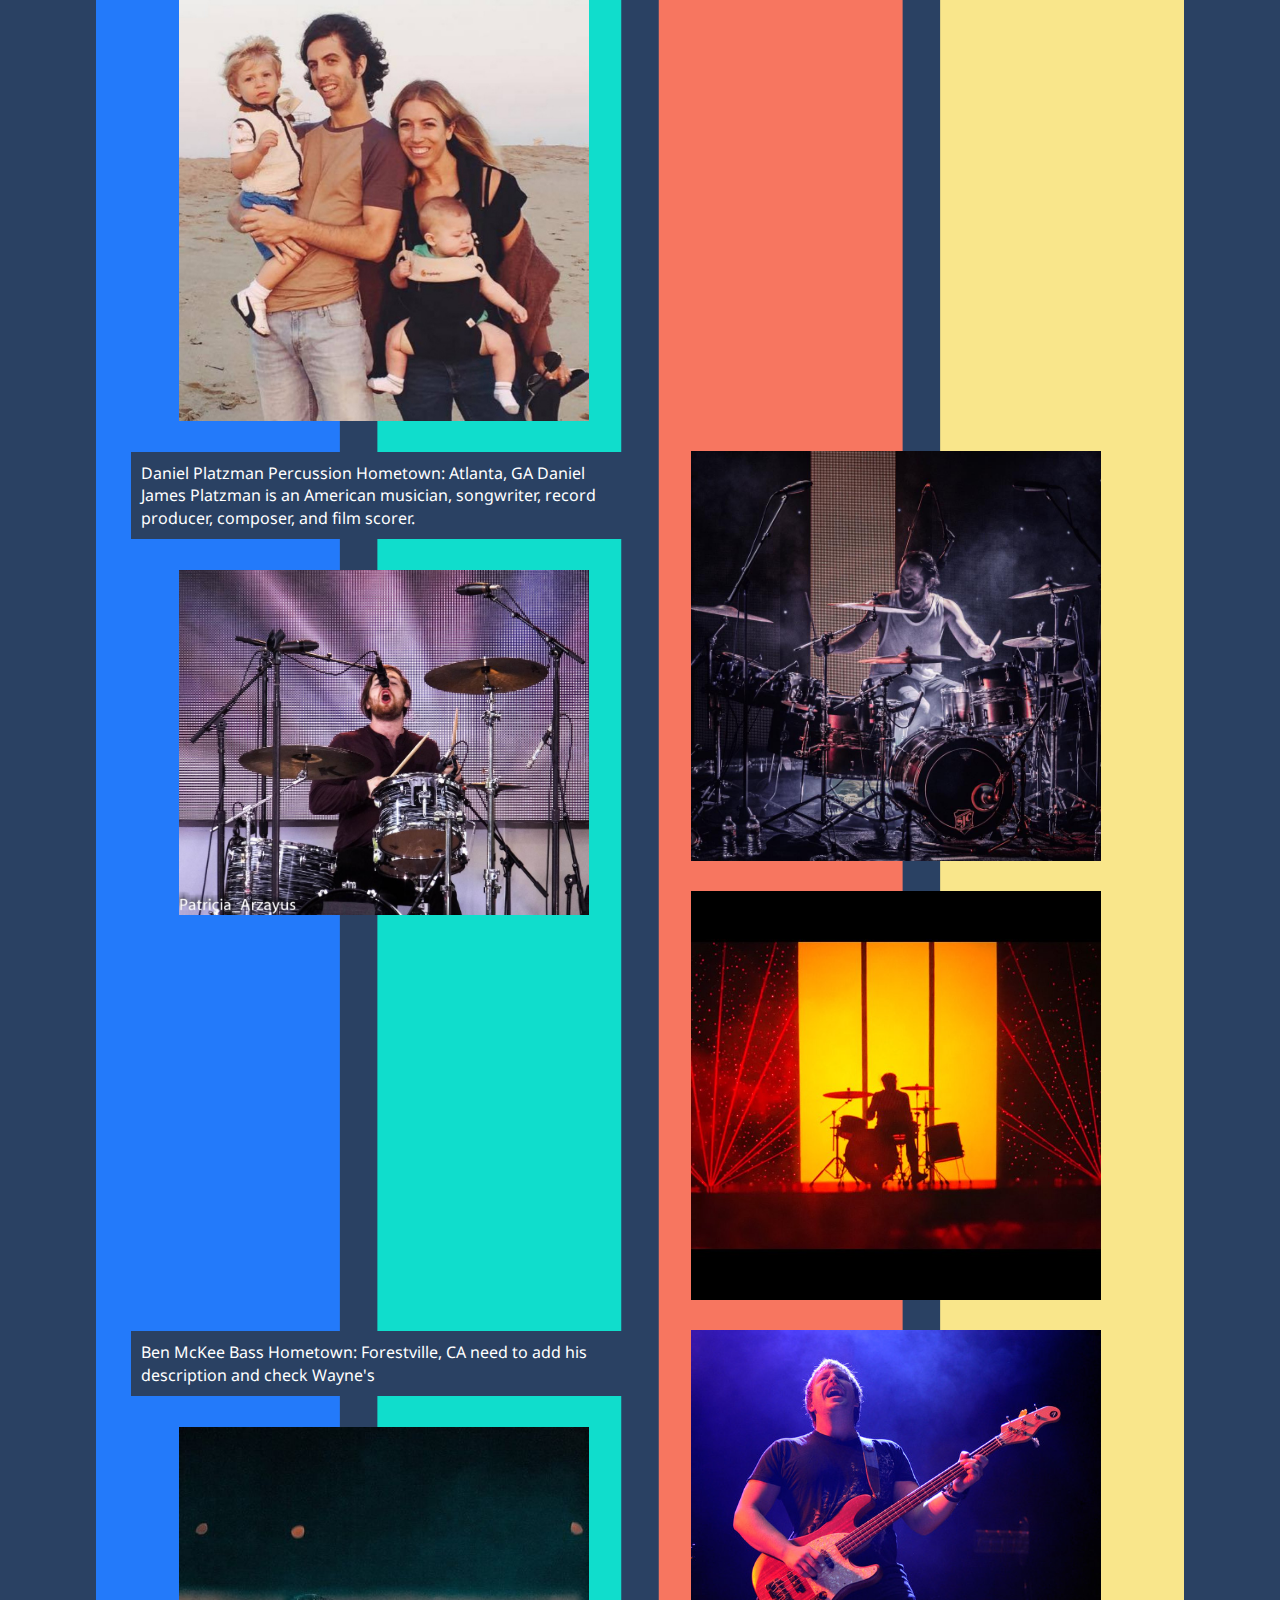
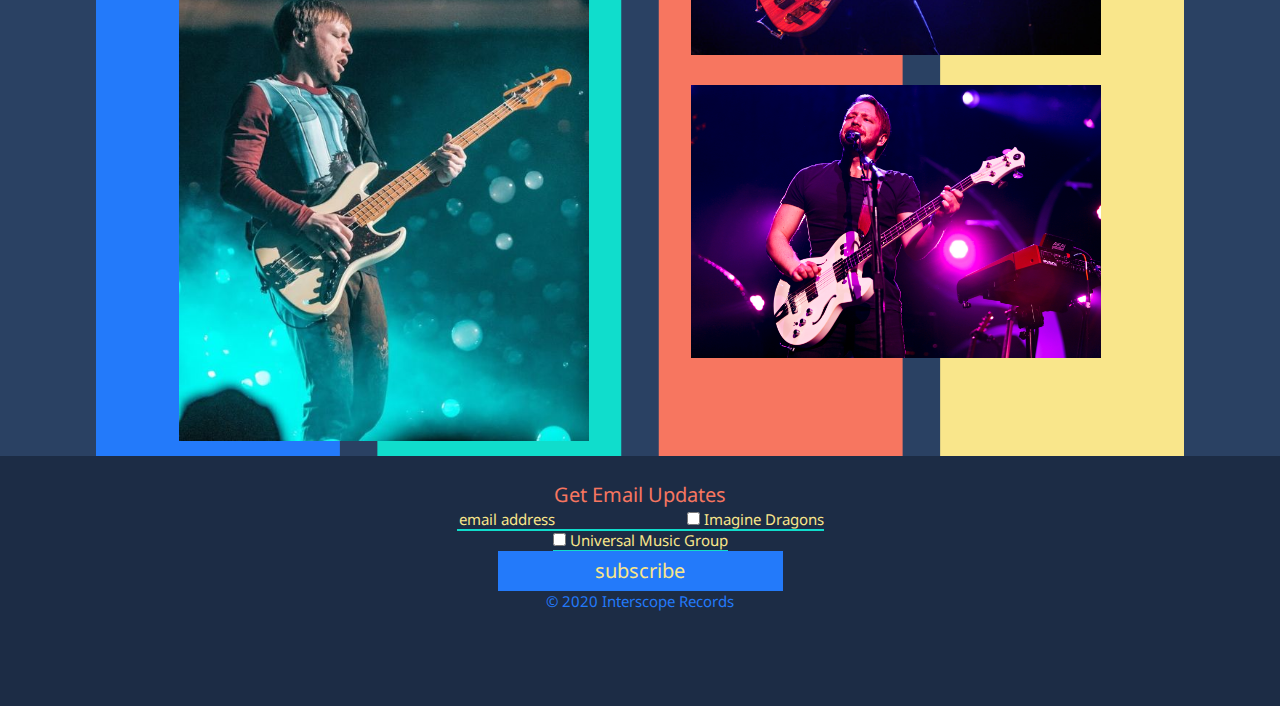
==== commit d7f15663: "TIM EDITS/Footer Styling" ====
--- a/about.html
+++ b/about.html
@@ -44,7 +44,7 @@
       </div>
     </div>
 
-    <div class="main_panel">
+    <div class="about_main_panel">
       <img src=" ">
     </div>
 
@@ -87,7 +87,7 @@
       <p>Dan ReynoldsLead Vocalist Hometown: Las Vegas, NV Daniel Coulter Reynolds is an American singer, songwriter, and record producer.</p>
       <img src="img/about_DRinfo_2.jpg">
     </div>
-    
+
     <div class="about_bandinfo_imgbox">
       <img src="img/about_DRinfo_1.jpg">
       <img src="img/about_DRinfo_3.jpg">
@@ -145,14 +145,23 @@
   <footer>
     <div class="footer_background">
       <p class="get_updates">Get Email Updates</p>
+
+      
       <form class="email_form">
+        <span class="underlineme">
         <input type="email" name="email" placeholder="email address" required>
-        <input type="checkbox" name="checkbox1">
+        </span>
+
+      <span class="underlineme">
+        <input type="checkbox" name="checkbox1" class="checkmark">
           <label for="checkbox1">Imagine Dragons</label><br>
-        <input type="checkbox" name="checkbox2">
+        <input type="checkbox" name="checkbox2" class="checkmark">
           <label for="checkbox2">Universal Music Group</label><br>
+      </span>
+
         <input type="submit" value="subscribe">
       </form>
+
       <p class="copyright">© 2020 Interscope Records</p>
     </div>
   </footer>
--- a/css/main.css
+++ b/css/main.css
@@ -119,6 +119,8 @@
   color: #f77660;
 }
 
+
+/* Imagine Dragons Logo and Logo Background */
 #container_logo_background{
   line-height: 145px;
   height: 145px;
@@ -147,6 +149,7 @@
   margin: none;
 }
 
+
 /* Gridbox reusable code - We'll discuss this in class
 
 .gridbox{
@@ -170,15 +173,14 @@
 
 */
 
-/* Panel Section */
-
+
+/* Home Middle Images Panel Section */
 .home_main_panel{
   width: 100%;
   display: flex;
   justify-content: center;
   align-items: center;
 }
-
 #home_main_1{
   width: 28%;
   margin: 1%;
@@ -192,22 +194,250 @@
   margin: 1%;
 }
 
-.home_album_panel{
-  width: 100%;
-  margin: 5%;
+.home_album_panel {
+  width: 100%;
+  padding-top: 15px;
+  padding-bottom: 40px;
+}
+/* Album Hoverstates */
+/* Album 1 */
+.album_1_container {
+  position: relative;
+  float: left;
+  width: 19.1%;
+  margin-left: 7.5%;
+}
+.img_album_1{
+  display: inline;
+  width: 100%;
+  height: auto;
+}
+.overlay_album_1{
+  position: absolute;
+  top: 0;
+  bottom: 0;
+  left: 0;
+  right: 0;
+  height: 100%;
+  width: 100%;
+  opacity: 0;
+  transition: .5s ease;
+  background-color: #008CBA;
+}
+.album_1_container:hover .overlay_album_1 {
+  opacity: 1;
+}
+.overlay_text {
+  color: white;
+  font-size: 20px;
+  position: absolute;
+  top: 50%;
+  left: 50%;
+  -webkit-transform: translate(-50%, -50%);
+  -ms-transform: translate(-50%, -50%);
+  transform: translate(-50%, -50%);
   text-align: center;
 }
-.home_album_panel img{
+
+
+/* Album 2 */
+.album_2_container {
+  position: relative;
+  width: 19.1%;
+  margin-left: 2.9%;
+  float: left;
+}
+.img_album_2{
+  display: inline;
+  width: 100%;
+  height: auto;
+}
+.overlay_album_2{
+  position: absolute;
+  top: 0;
+  bottom: 0;
+  left: 0;
+  right: 0;
+  height: 100%;
+  width: 100%;
+  opacity: 0;
+  transition: .5s ease;
+  background-color: #008CBA;
+}
+.album_2_container:hover .overlay_album_2 {
+  opacity: 1;
+}
+
+/* Album 3 */
+.album_3_container {
+  position: relative;
   width: 19.2%;
-  margin: 1.3%;
-}
-
-.main_panel{
+  margin-left: 2.75%;
+  float: left;
+}
+.img_album_3{
+  display: block;
+  width: 100%;
+  height: auto;
+}
+.overlay_album_3{
+  position: absolute;
+  top: 0;
+  bottom: 0;
+  left: 0;
+  right: 0;
+  height: 100%;
+  width: 100%;
+  opacity: 0;
+  transition: .5s ease;
+  background-color: #008CBA;
+}
+.album_3_container:hover .overlay_album_3 {
+  opacity: 1;
+}
+
+/* Album 4 */
+.album_4_container {
+  position: relative;
+  width: 19.2%;
+  margin-left: 2.75%;
+  float: left;
+}
+.img_album_4{
+  display: block;
+  width: 100%;
+  height: auto;
+}
+.overlay_album_4{
+  position: absolute;
+  top: 0;
+  bottom: 0;
+  left: 0;
+  right: 0;
+  height: 100%;
+  width: 100%;
+  opacity: 0;
+  transition: .5s ease;
+  background-color: #008CBA;
+}
+.album_4_container:hover .overlay_album_4 {
+  opacity: 1;
+}
+
+
+
+
+
+/* About Section */
+.about_main_panel{
   display: flex;
   justify-content: center;
   align-items: center;
   flex-direction: column;
 }
+.about_large_panel{
+  text-align: center;
+}
+.about_large_panel img{
+  width: 85%;
+  padding: 50px;
+}
+
+
+/* setting up the othermost box to flex and reorganize inner divs */
+.about_bandinfo_panel{
+  width: 80vw;
+  display: flex;
+  justify-content: center;
+  flex-direction: row;
+}
+
+/* this says that the images in this section should be 100% of the container they live in */
+.about_bandinfo_panel img{
+  width: 80%;
+  margin: 15px 0px;
+}
+
+/* This says the two inner divs should have their content in a column, flexing, and set to 50% of the outermost container */
+.about_bandinfo_imgbox,
+.about_bandinfo_textbox{
+  display: flex;
+  flex-direction: column;
+  align-items: center;
+  width: 50%;
+  margin: 0;
+}
+
+/* This says make that big paragraph take up 95% of its container width */
+.about_bandinfo_panel p{
+  background-color: #2a4163;
+  color: #ffffff;
+  padding: 10px;
+  width: 95%;
+}
+
+.about_DRinfo_panel{
+  text-align: left;
+  width: 100%;
+}
+.about_DRinfo_panel img{
+  text-align: left;
+  width: 60%;
+}
+.about_DRinfo_panel p{
+  background-color: #2a4163;
+  color: #ffffff;
+  padding: 10px;
+  width: 60%;
+}
+
+.about_WSinfo_panel{
+  text-align: left;
+  width: 100%;
+}
+.about_WSinfo_panel img{
+  text-align: left;
+  width: 60%;
+}
+.about_WSinfo_panel p{
+  background-color: #2a4163;
+  color: #ffffff;
+  padding: 10px;
+  width: 60%;
+}
+
+.about_DPinfo_panel{
+  text-align: left;
+  width: 100%;
+}
+.about_DPinfo_panel img{
+  text-align: left;
+  width: 60%;
+}
+.about_DPinfo_panel p{
+  background-color: #2a4163;
+  color: #ffffff;
+  padding: 10px;
+  width: 60%;
+}
+
+.about_BMinfo_panel{
+  text-align: left;
+  width: 100%;
+}
+.about_BMinfo_panel img{
+  text-align: left;
+  width: 60%;
+}
+.about_BMinfo_panel p{
+  background-color: #2a4163;
+  color: #ffffff;
+  padding: 10px;
+  width: 60%;
+}
+
+
+/* Tour Section */
 
 .tour_panel{
   display: flex;
@@ -225,108 +455,6 @@
   height: 800px;
   margin: 2% 0% 0% 0%;
 }
-
-
-.about_large_panel{
-  text-align: center;
-}
-.about_large_panel img{
-  width: 85%;
-  padding: 50px;
-}
-
-/* setting up the othermost box to flex and reorganize inner divs */
-.about_bandinfo_panel{
-  width: 80vw;
-  display: flex;
-  justify-content: center;
-  flex-direction: row;
-}
-
-/* this says that the images in this section should be 100% of the container they live in */
-.about_bandinfo_panel img{
-  width: 80%;
-  margin: 15px 0px;
-}
-
-/* This says the two inner divs should have their content in a column, flexing, and set to 50% of the outermost container */
-.about_bandinfo_imgbox,
-.about_bandinfo_textbox{
-  display: flex;
-  flex-direction: column;
-  align-items: center;
-  width: 50%;
-  margin: 0;
-}
-
-/* This says make that big paragraph take up 95% of its container width */
-.about_bandinfo_panel p{
-  background-color: #2a4163;
-  color: #ffffff;
-  padding: 10px;
-  width: 95%;
-}
-
-.about_DRinfo_panel{
-  text-align: left;
-  width: 100%;
-}
-.about_DRinfo_panel img{
-  text-align: left;
-  width: 60%;
-}
-.about_DRinfo_panel p{
-  background-color: #2a4163;
-  color: #ffffff;
-  padding: 10px;
-  width: 60%;
-}
-
-.about_WSinfo_panel{
-  text-align: left;
-  width: 100%;
-}
-.about_WSinfo_panel img{
-  text-align: left;
-  width: 60%;
-}
-.about_WSinfo_panel p{
-  background-color: #2a4163;
-  color: #ffffff;
-  padding: 10px;
-  width: 60%;
-}
-
-.about_DPinfo_panel{
-  text-align: left;
-  width: 100%;
-}
-.about_DPinfo_panel img{
-  text-align: left;
-  width: 60%;
-}
-.about_DPinfo_panel p{
-  background-color: #2a4163;
-  color: #ffffff;
-  padding: 10px;
-  width: 60%;
-}
-
-.about_BMinfo_panel{
-  text-align: left;
-  width: 100%;
-}
-.about_BMinfo_panel img{
-  text-align: left;
-  width: 60%;
-}
-.about_BMinfo_panel p{
-  background-color: #2a4163;
-  color: #ffffff;
-  padding: 10px;
-  width: 60%;
-}
-
 /* ===== This is the CSS for the footer for every page === */
 footer p{
   margin: 0px;
@@ -360,8 +488,6 @@
   border: none;
   outline: none;
   background: none;
-  text-decoration: underline;
-  text-decoration-color: #10ddcc;
 }
 ::placeholder{
   color: #f9e68b;
@@ -375,9 +501,13 @@
   width: 285px;
   font-size: 20px;
 }
-input[type=checkbox]{
-  color: #f9e68b;
-}s
+.checkmark{
+  border: 1px solid #f9e68b;
+}
+
+.underlineme{
+  border-bottom: 2px solid #10DDCC;
+}
 
 /* Off Canvas Navigation */
 
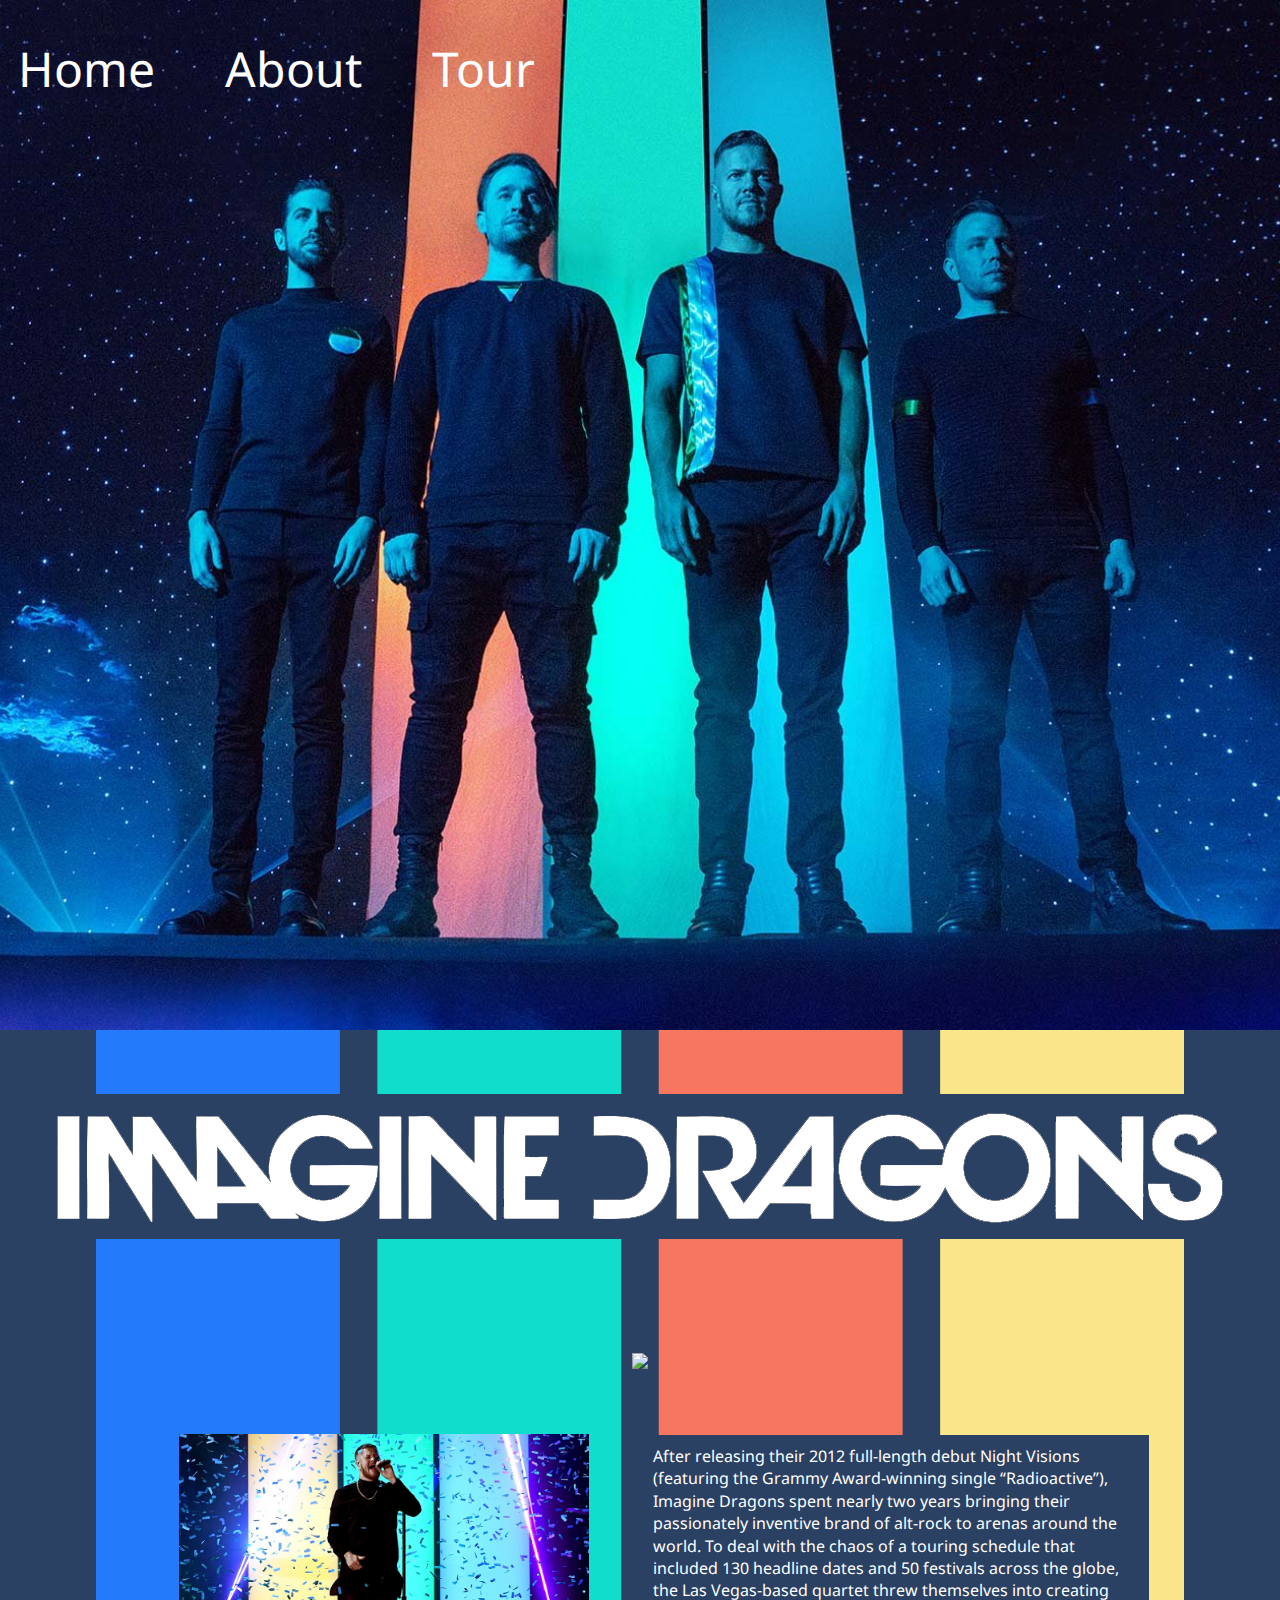
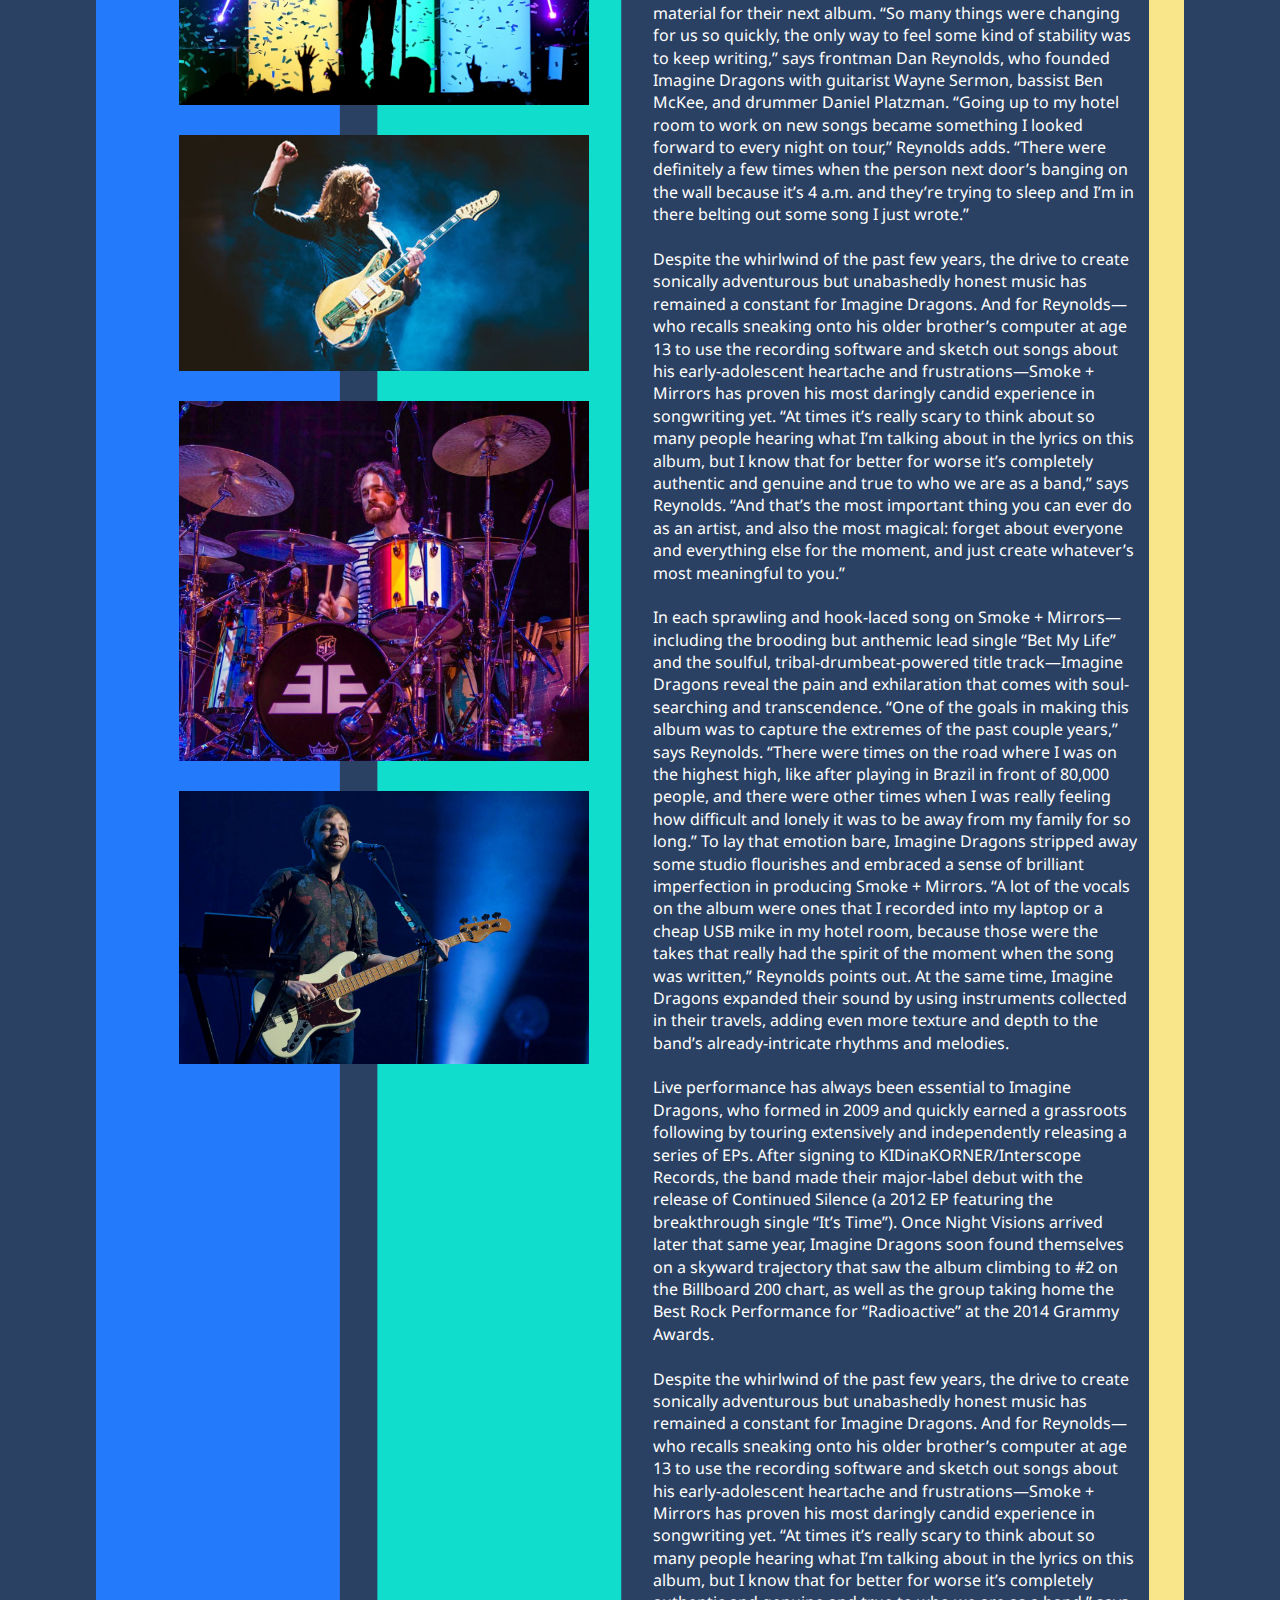
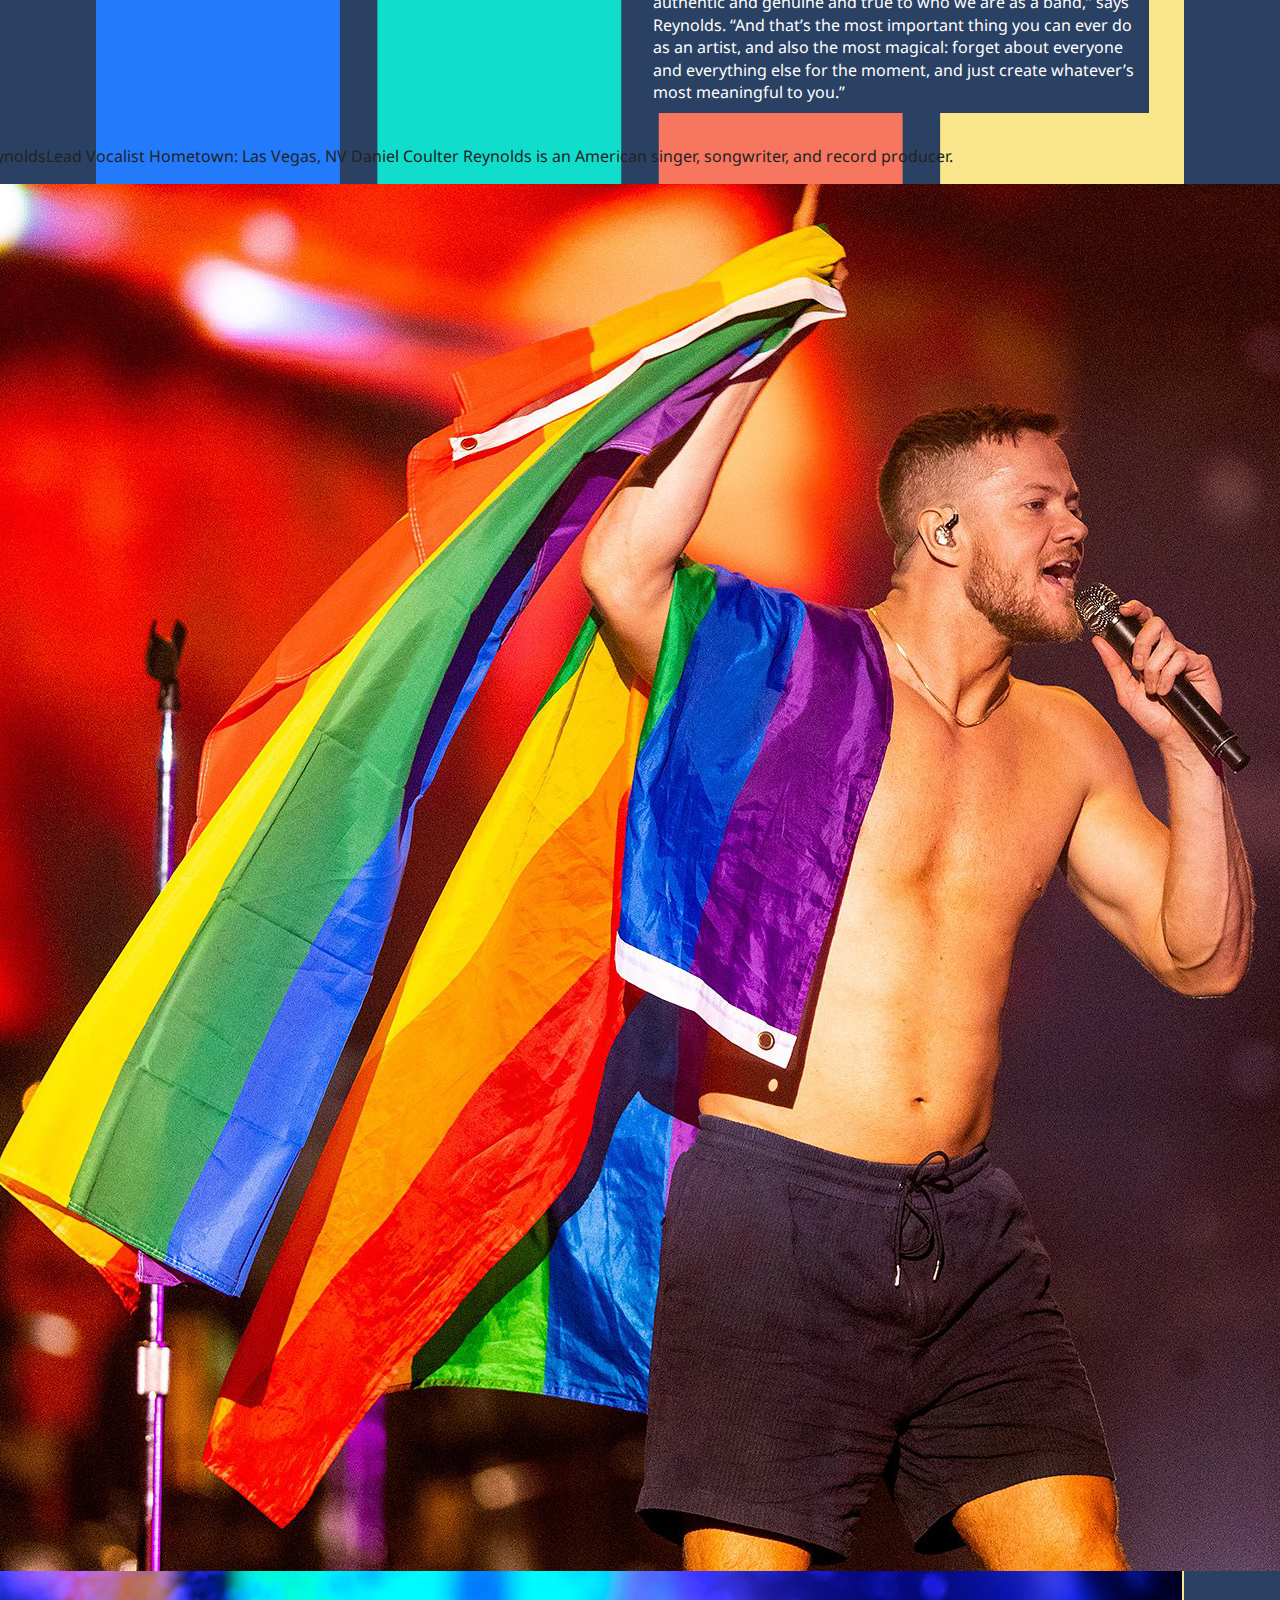
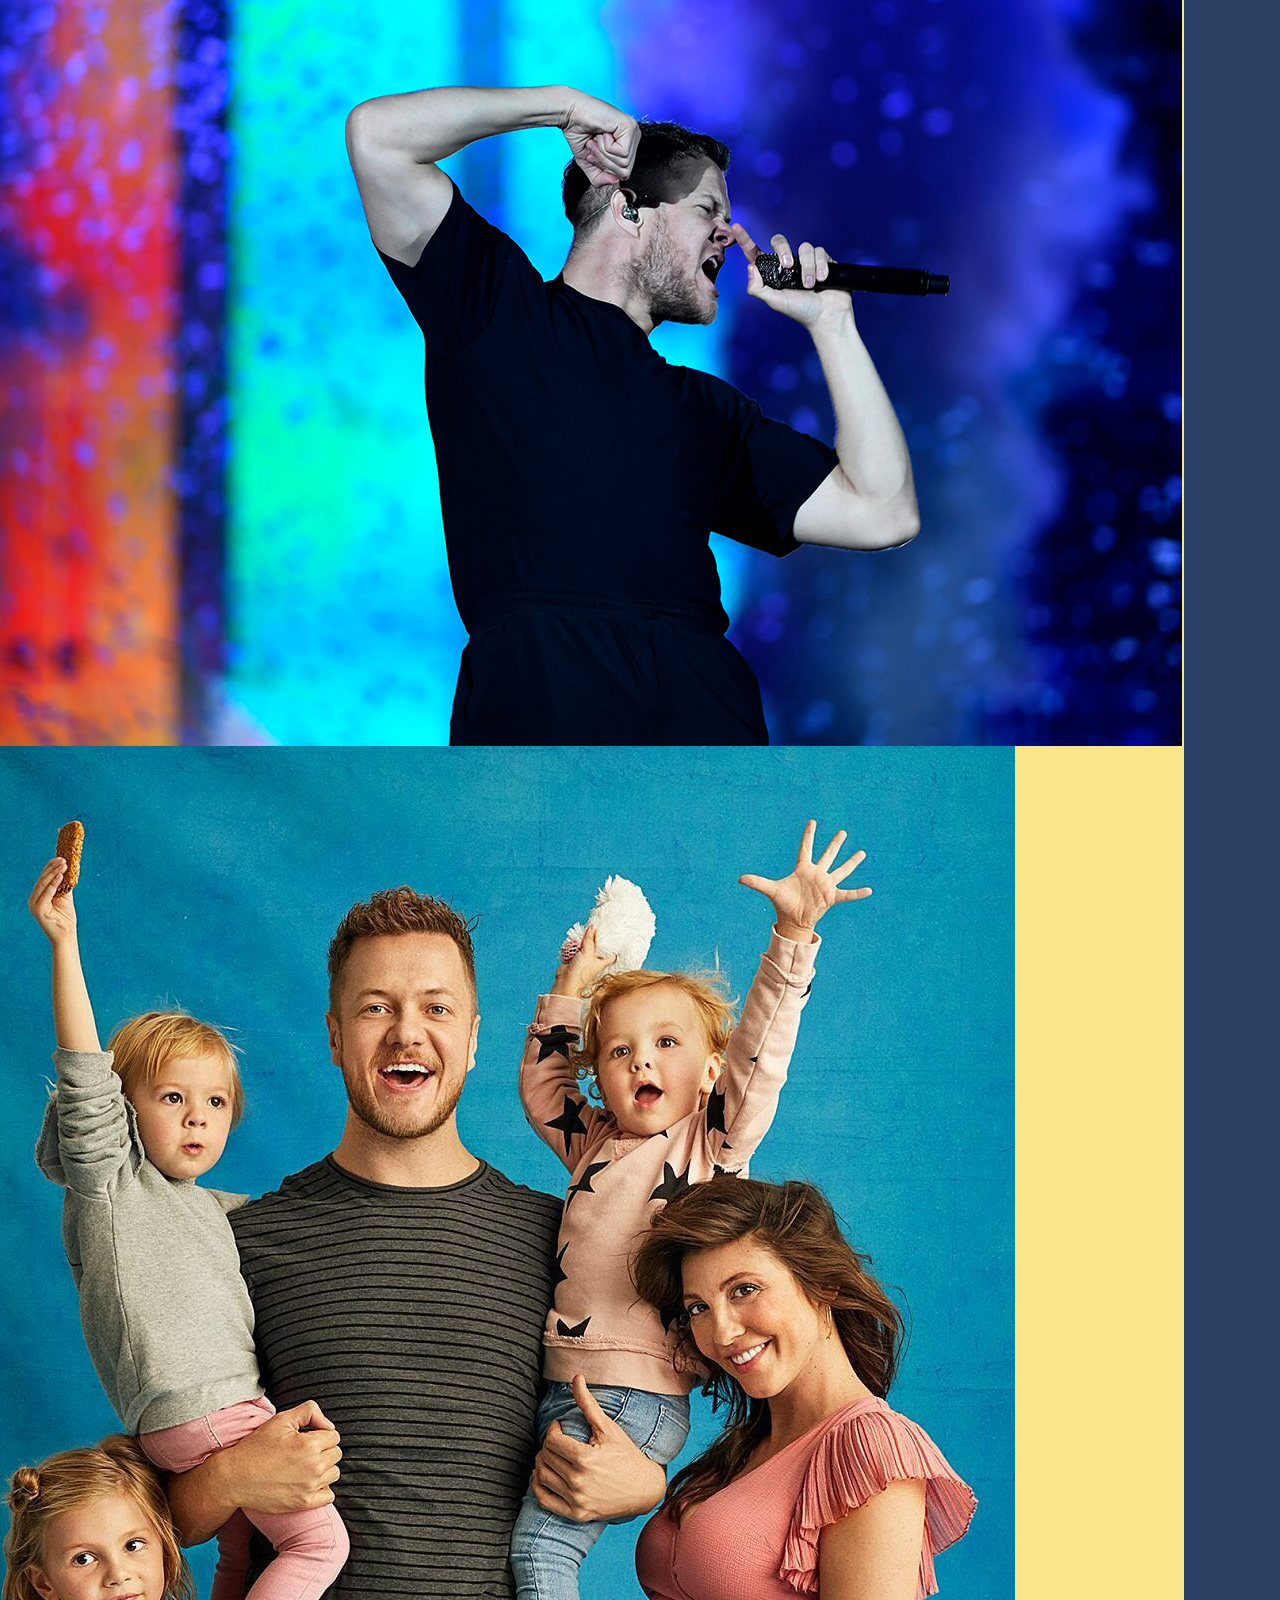
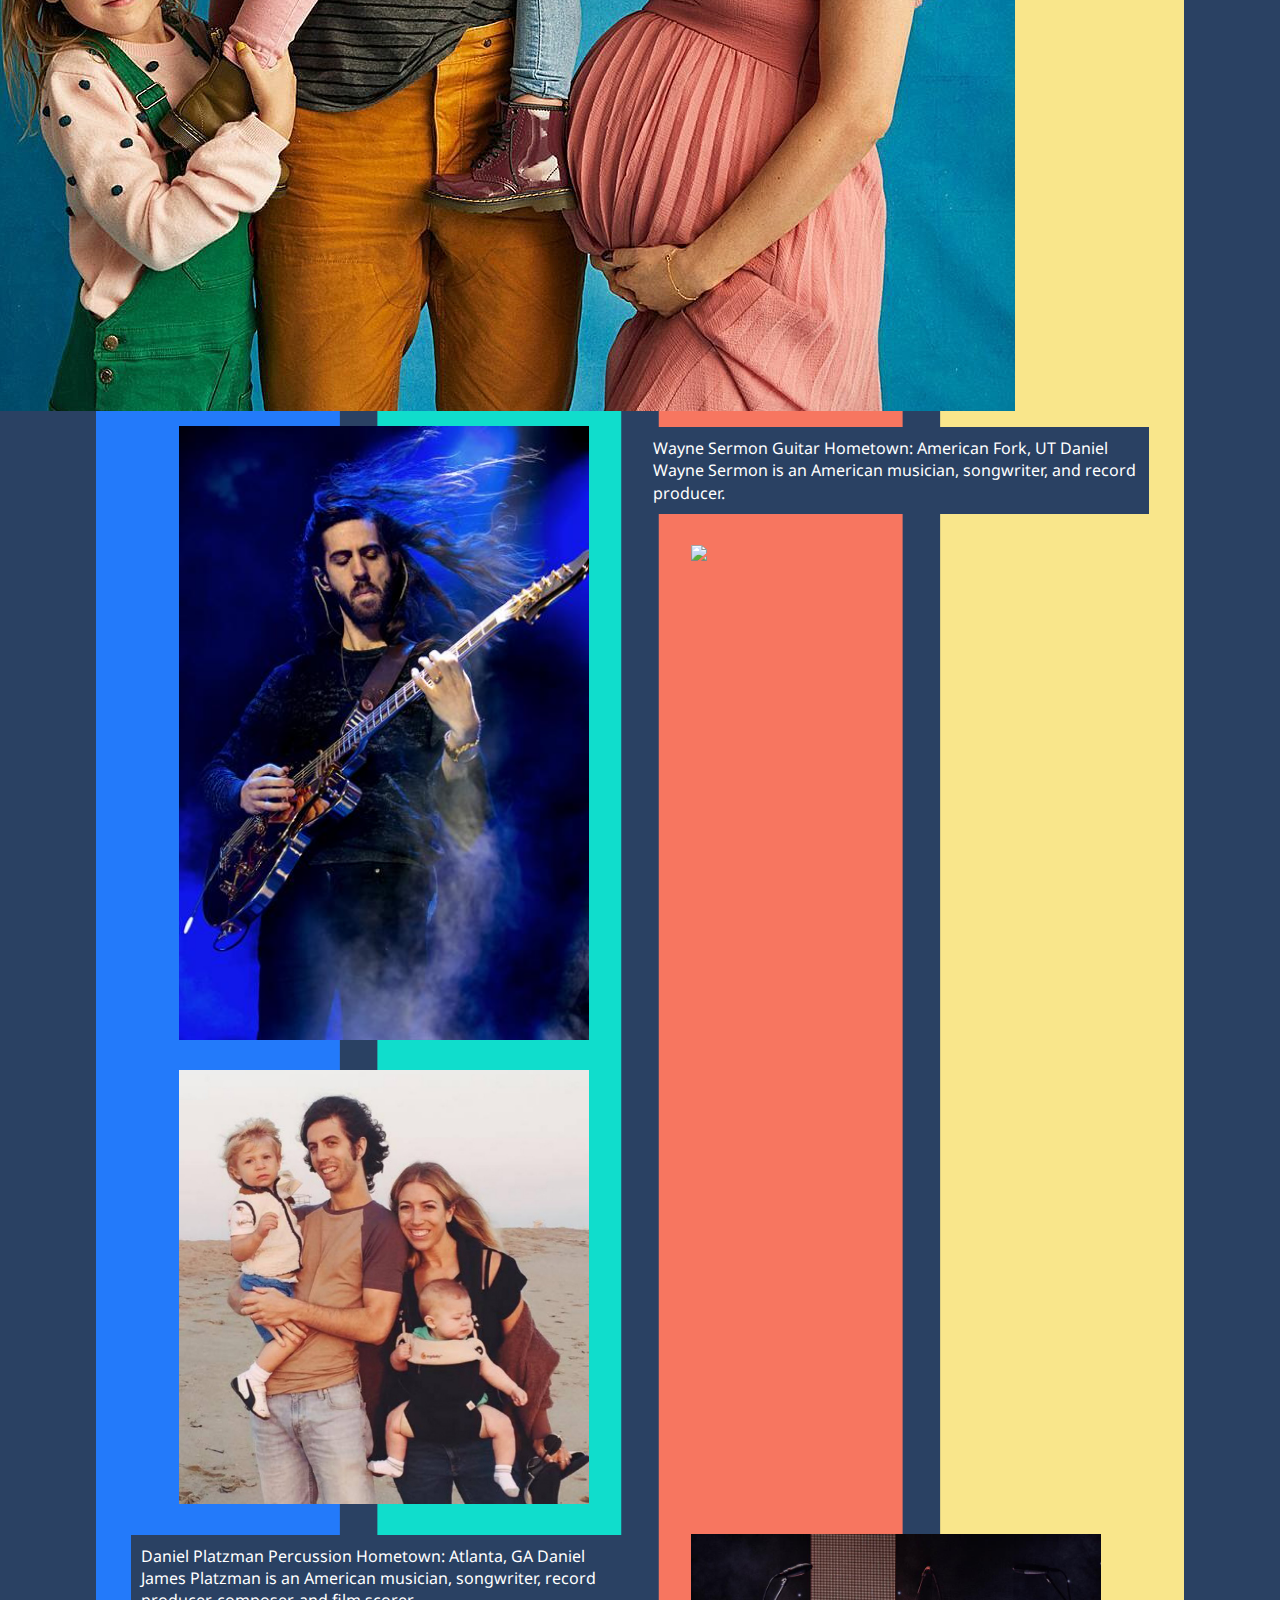
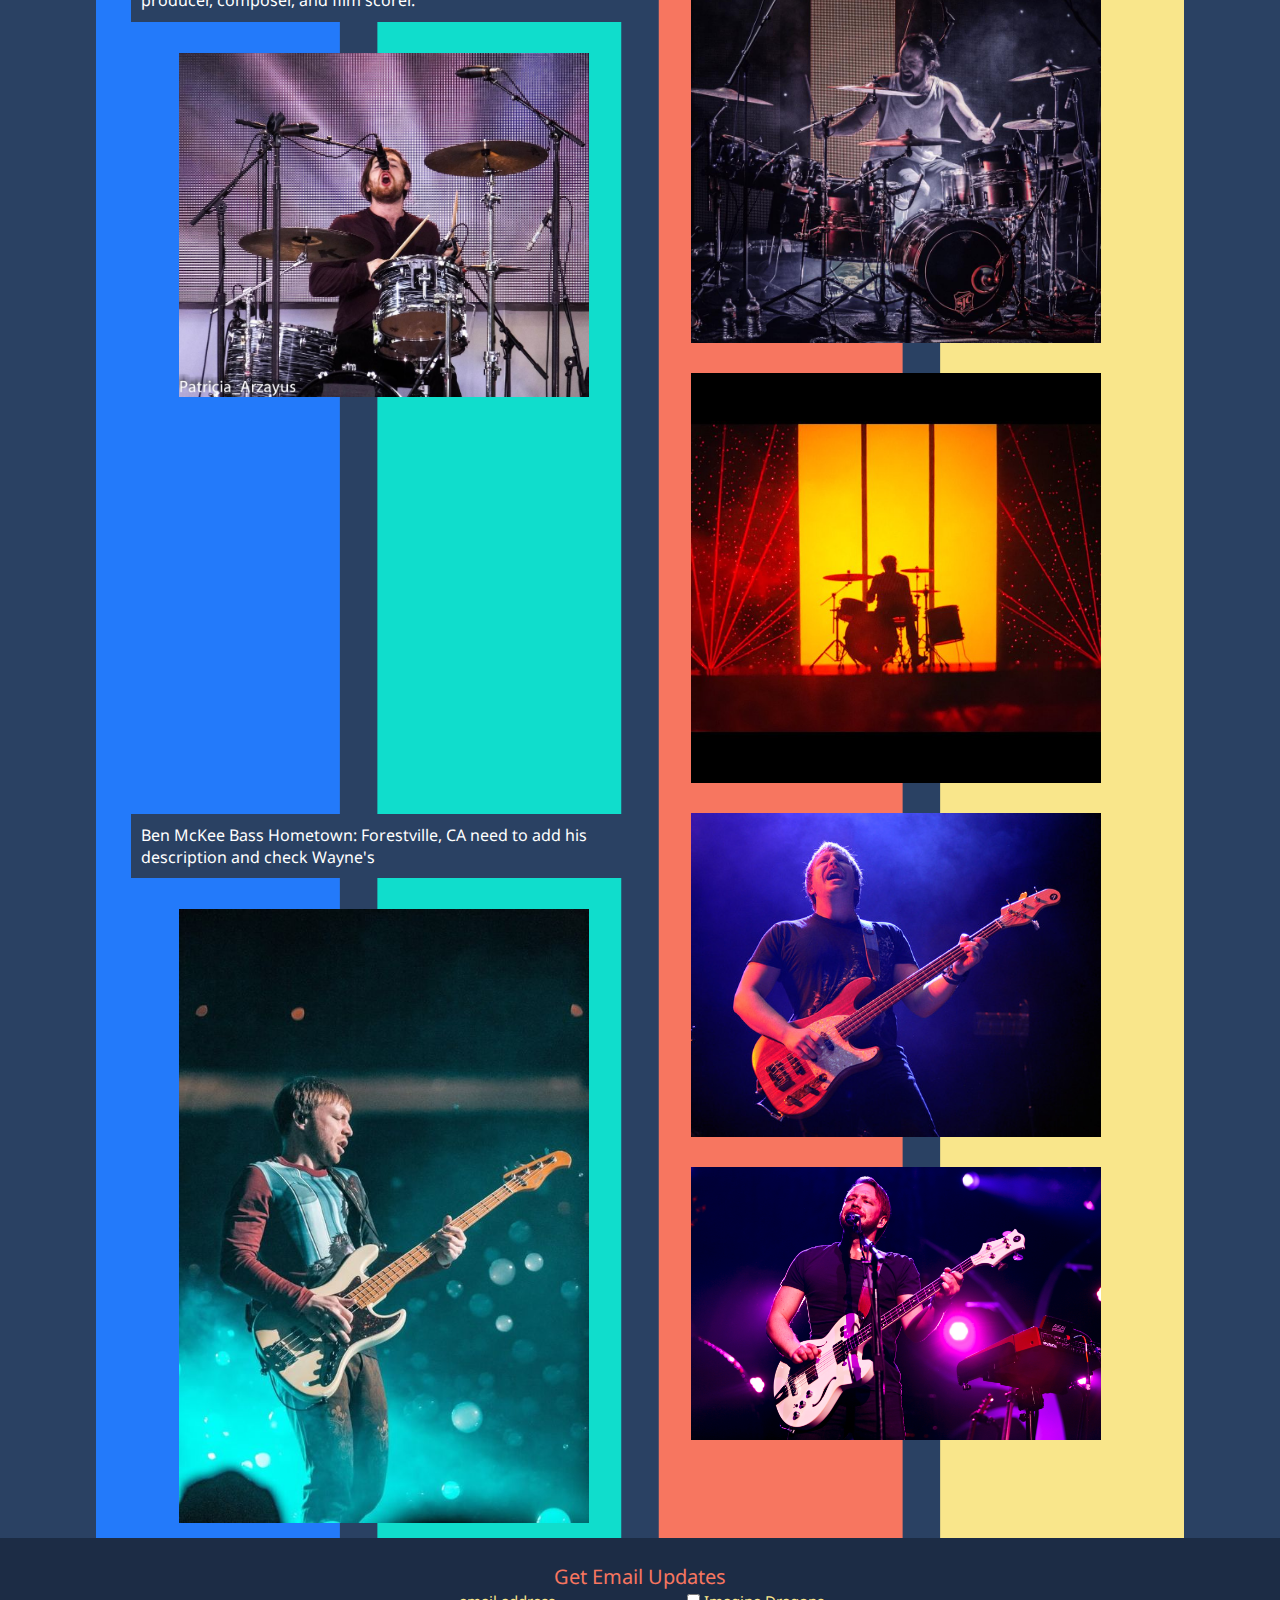
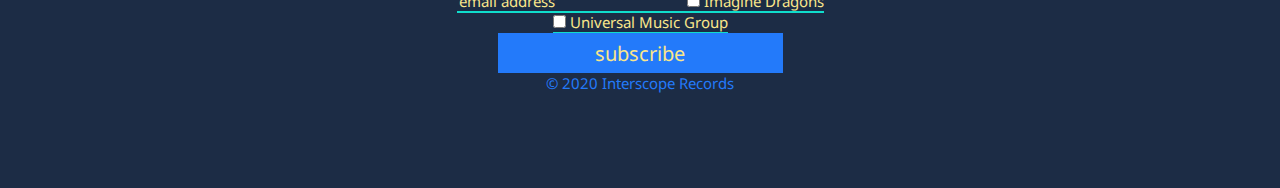
==== commit bc2a31f6: "Upload from 11-17-20" ====
--- a/about.html
+++ b/about.html
@@ -80,16 +80,19 @@
 
   <!-- Sections for each member's about info -->
 
-  <div class="about_bandinfo_panel">
-
+  <div class="about_bandinfo_panel_Reynolds">
+   <div> 
     <!-- Dan Reynolds -->
-    <div class="about_bandinfo_textbox">
+    <div class="about_bandinfo_textbox_Reynolds">
       <p>Dan ReynoldsLead Vocalist Hometown: Las Vegas, NV Daniel Coulter Reynolds is an American singer, songwriter, and record producer.</p>
-      <img src="img/about_DRinfo_2.jpg">
     </div>
-
-    <div class="about_bandinfo_imgbox">
+      <div class="about_bandinfo_imgbox_Reynolds">
+	   <img src="img/about_DRinfo_2.jpg">
+	  </div>
+	</div>
+    <div class="about_bandinfo_imgbox_Reynolds">
       <img src="img/about_DRinfo_1.jpg">
+	 
       <img src="img/about_DRinfo_3.jpg">
     </div>
   </div>
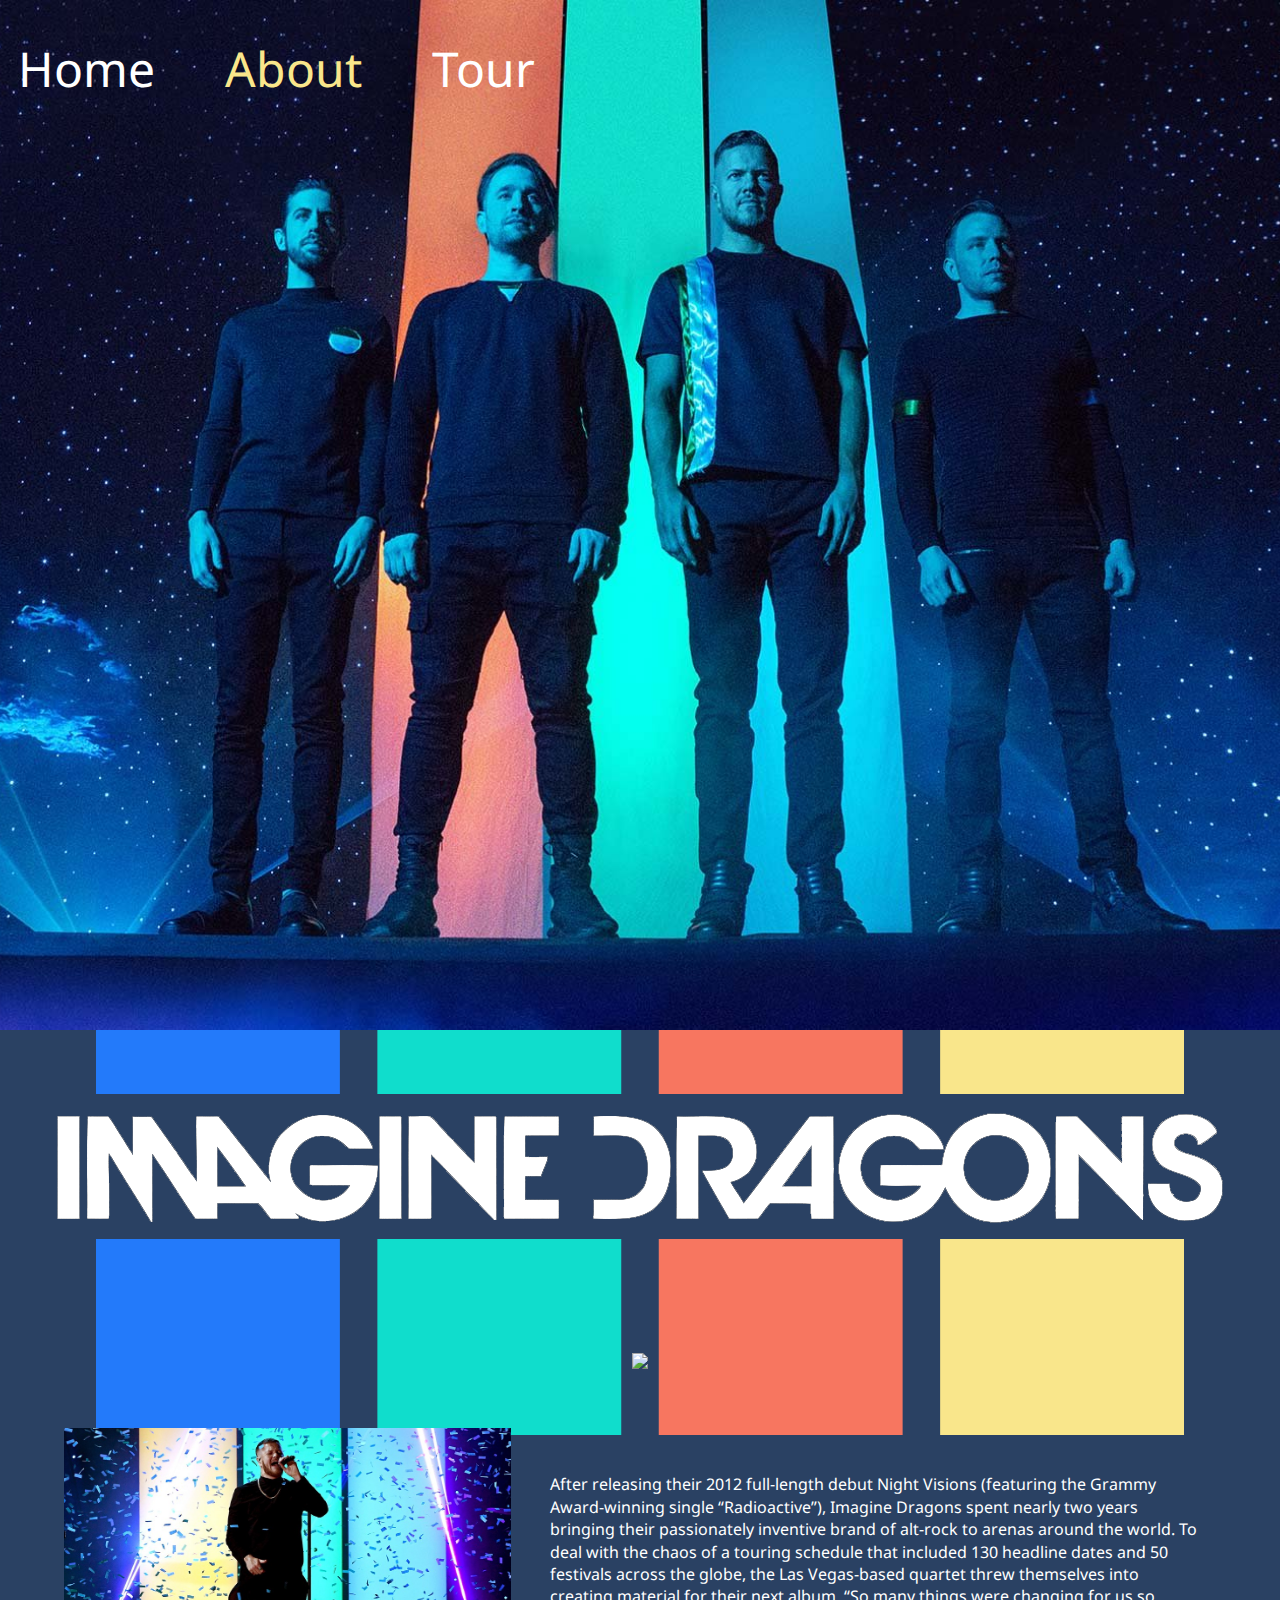
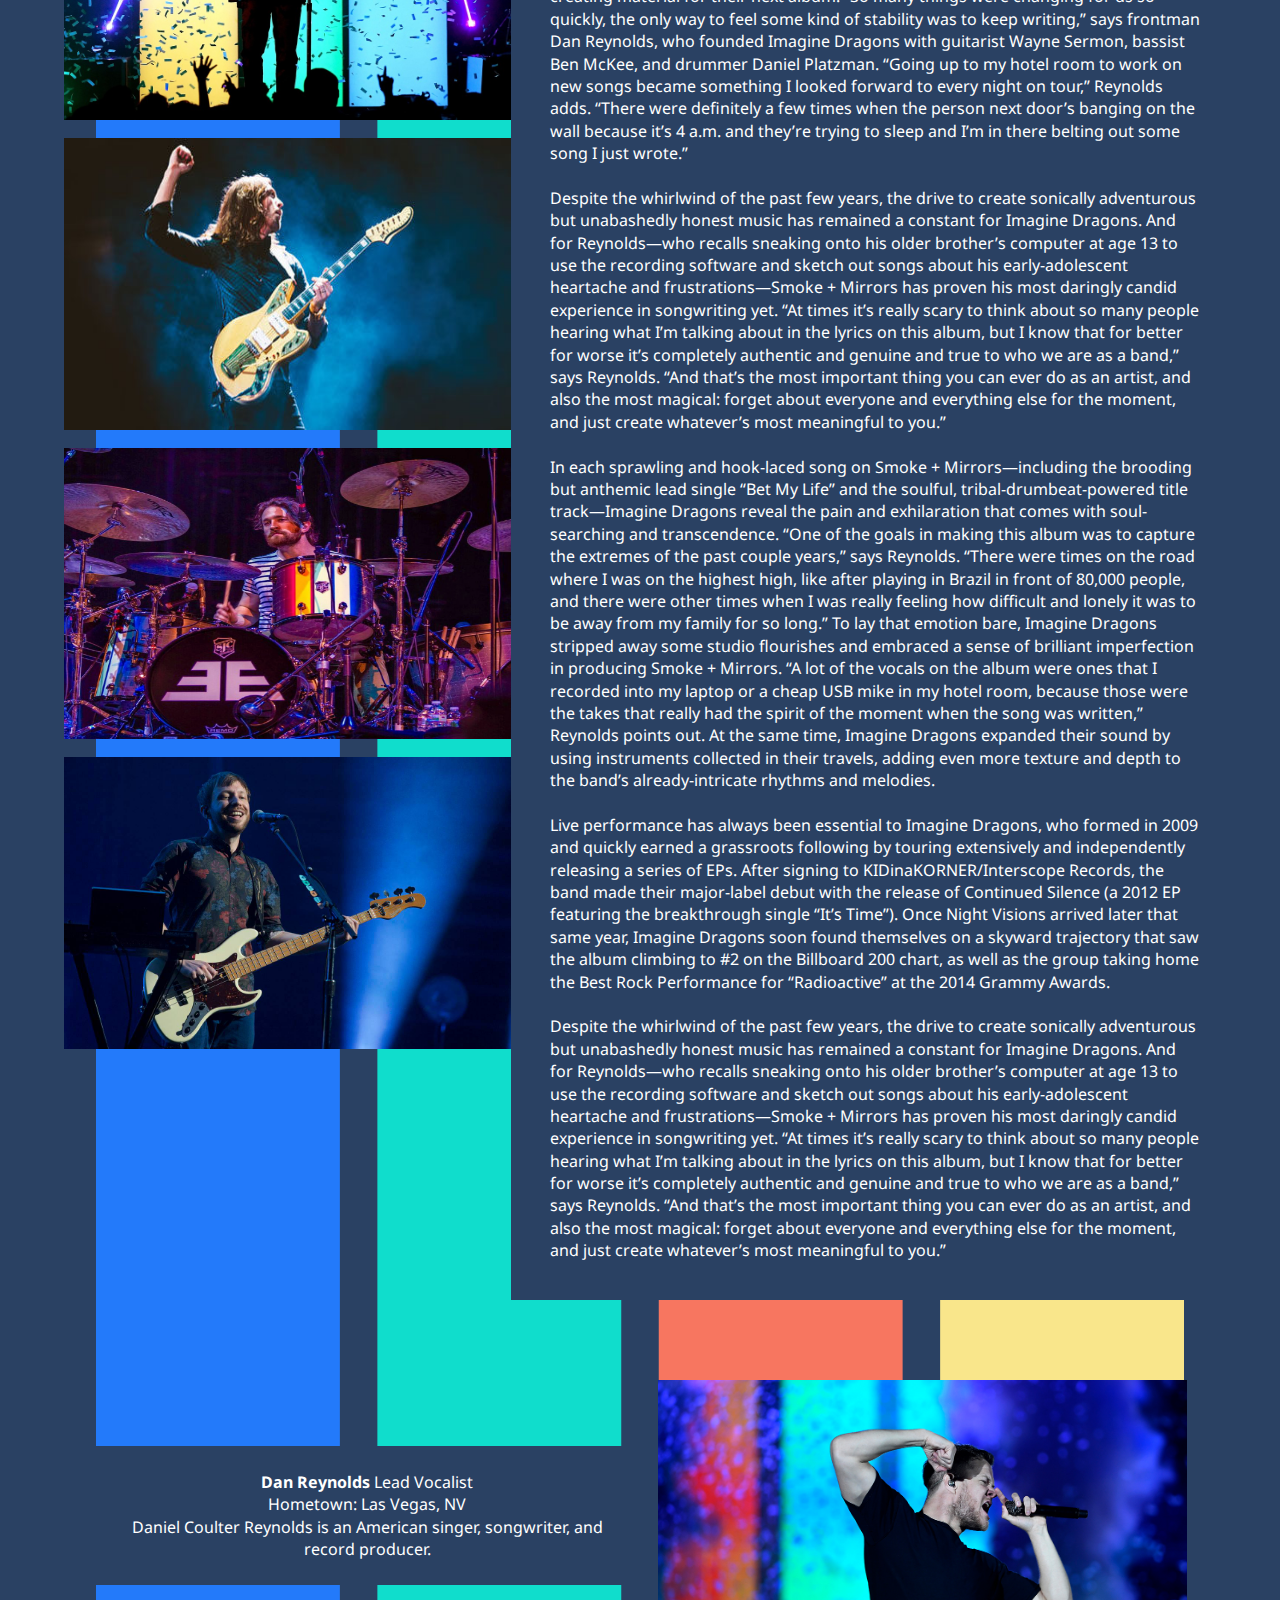
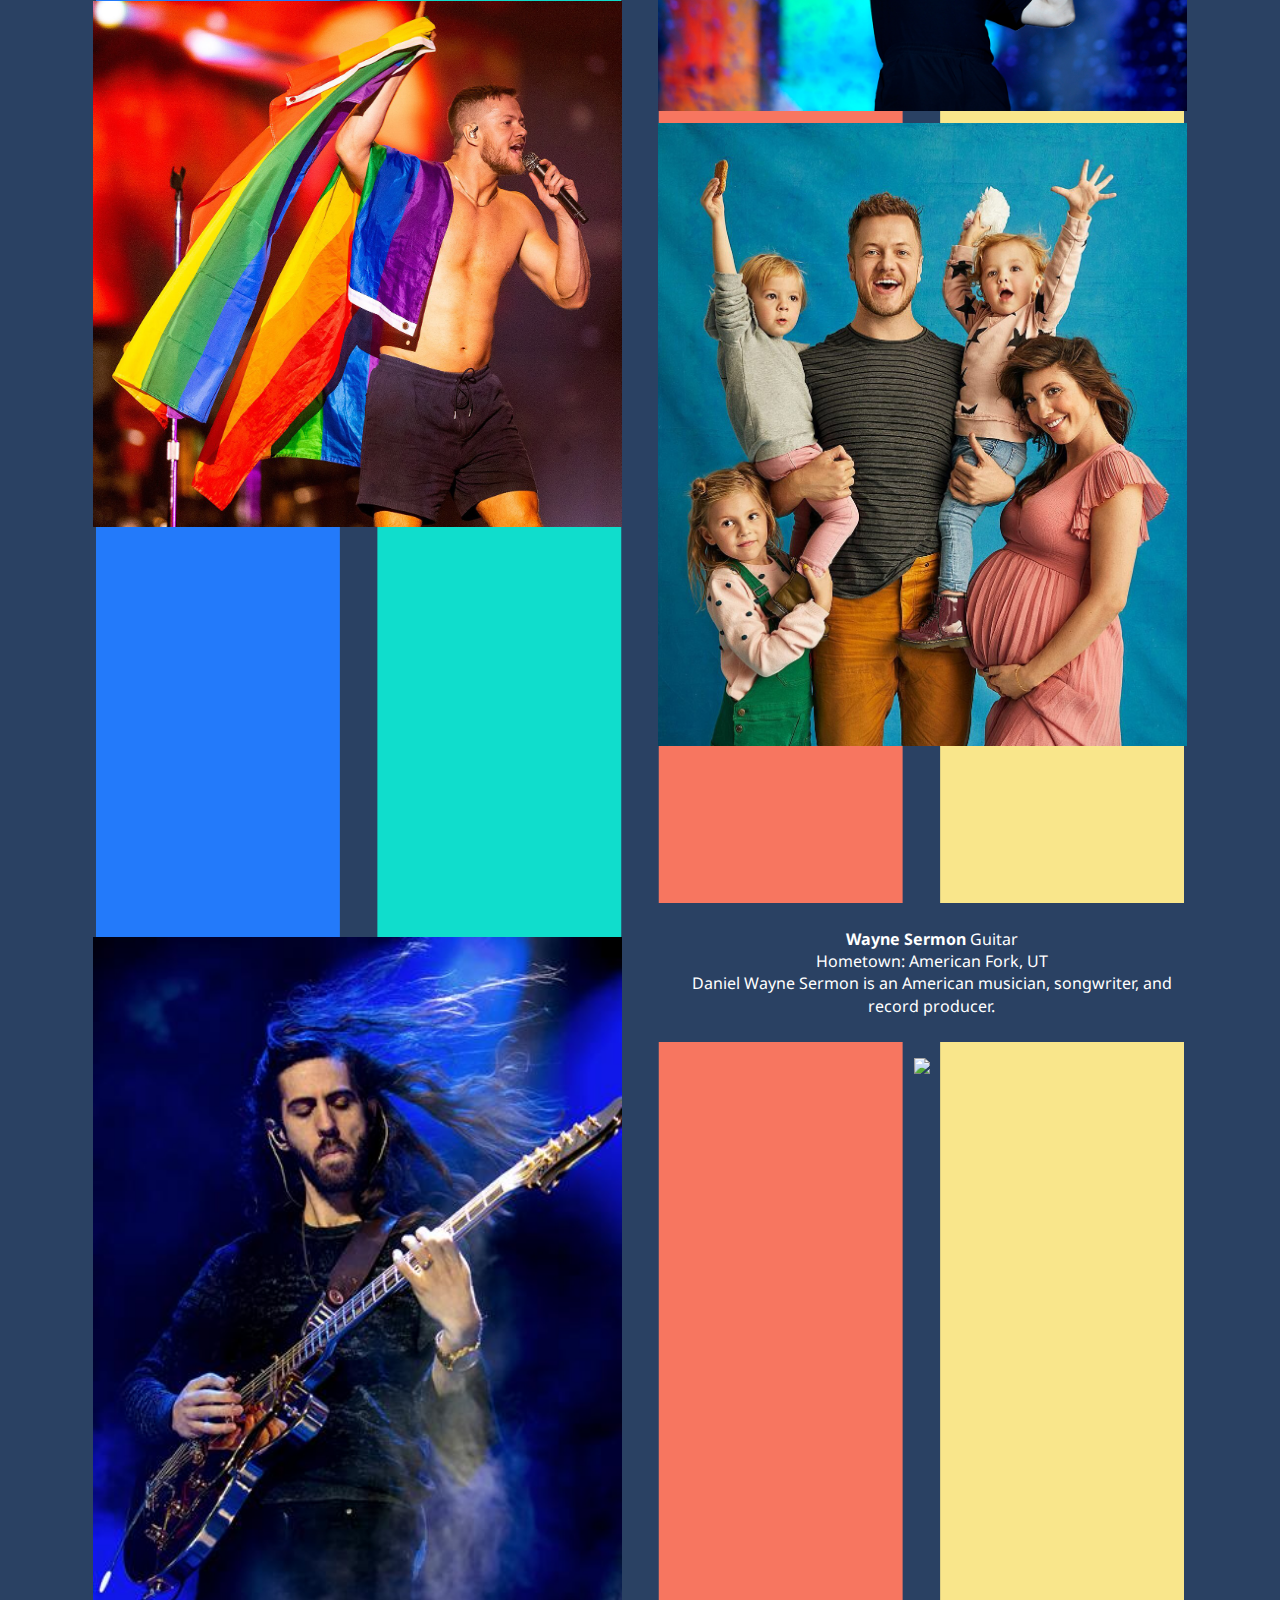
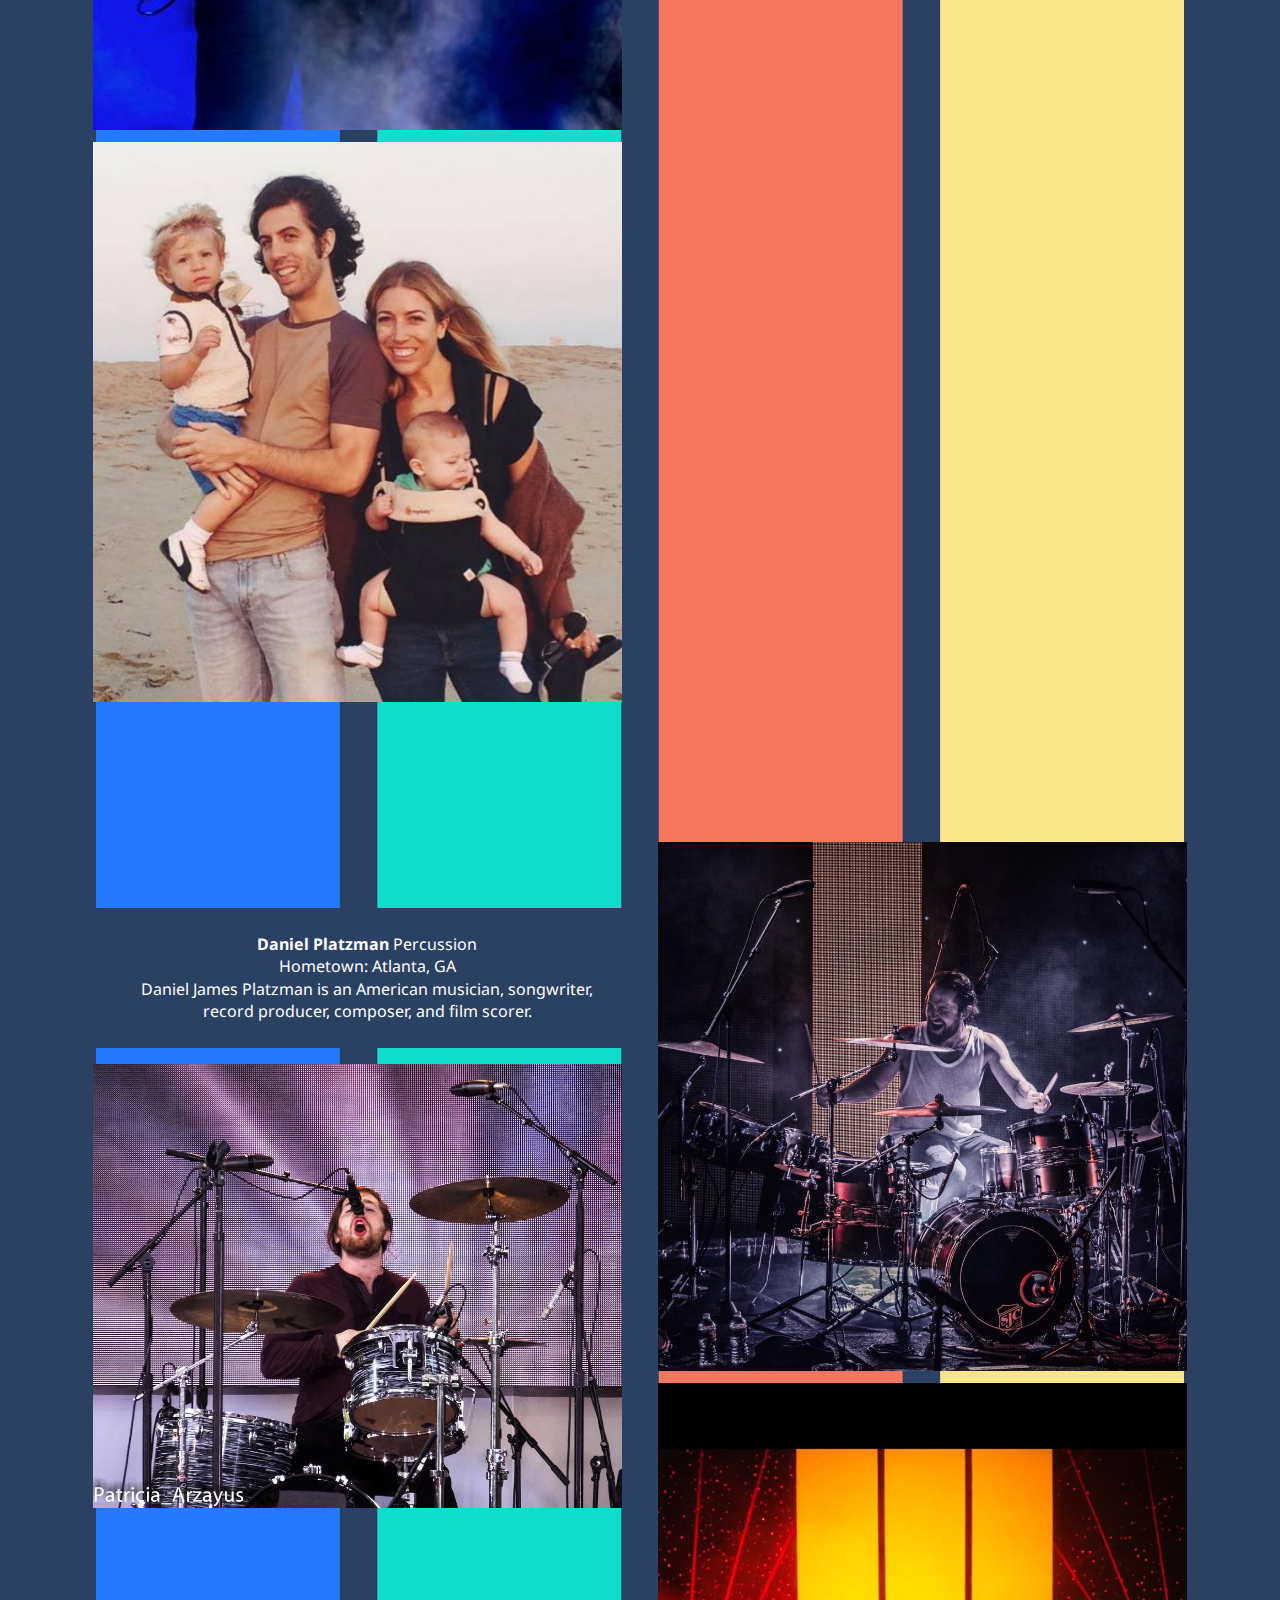
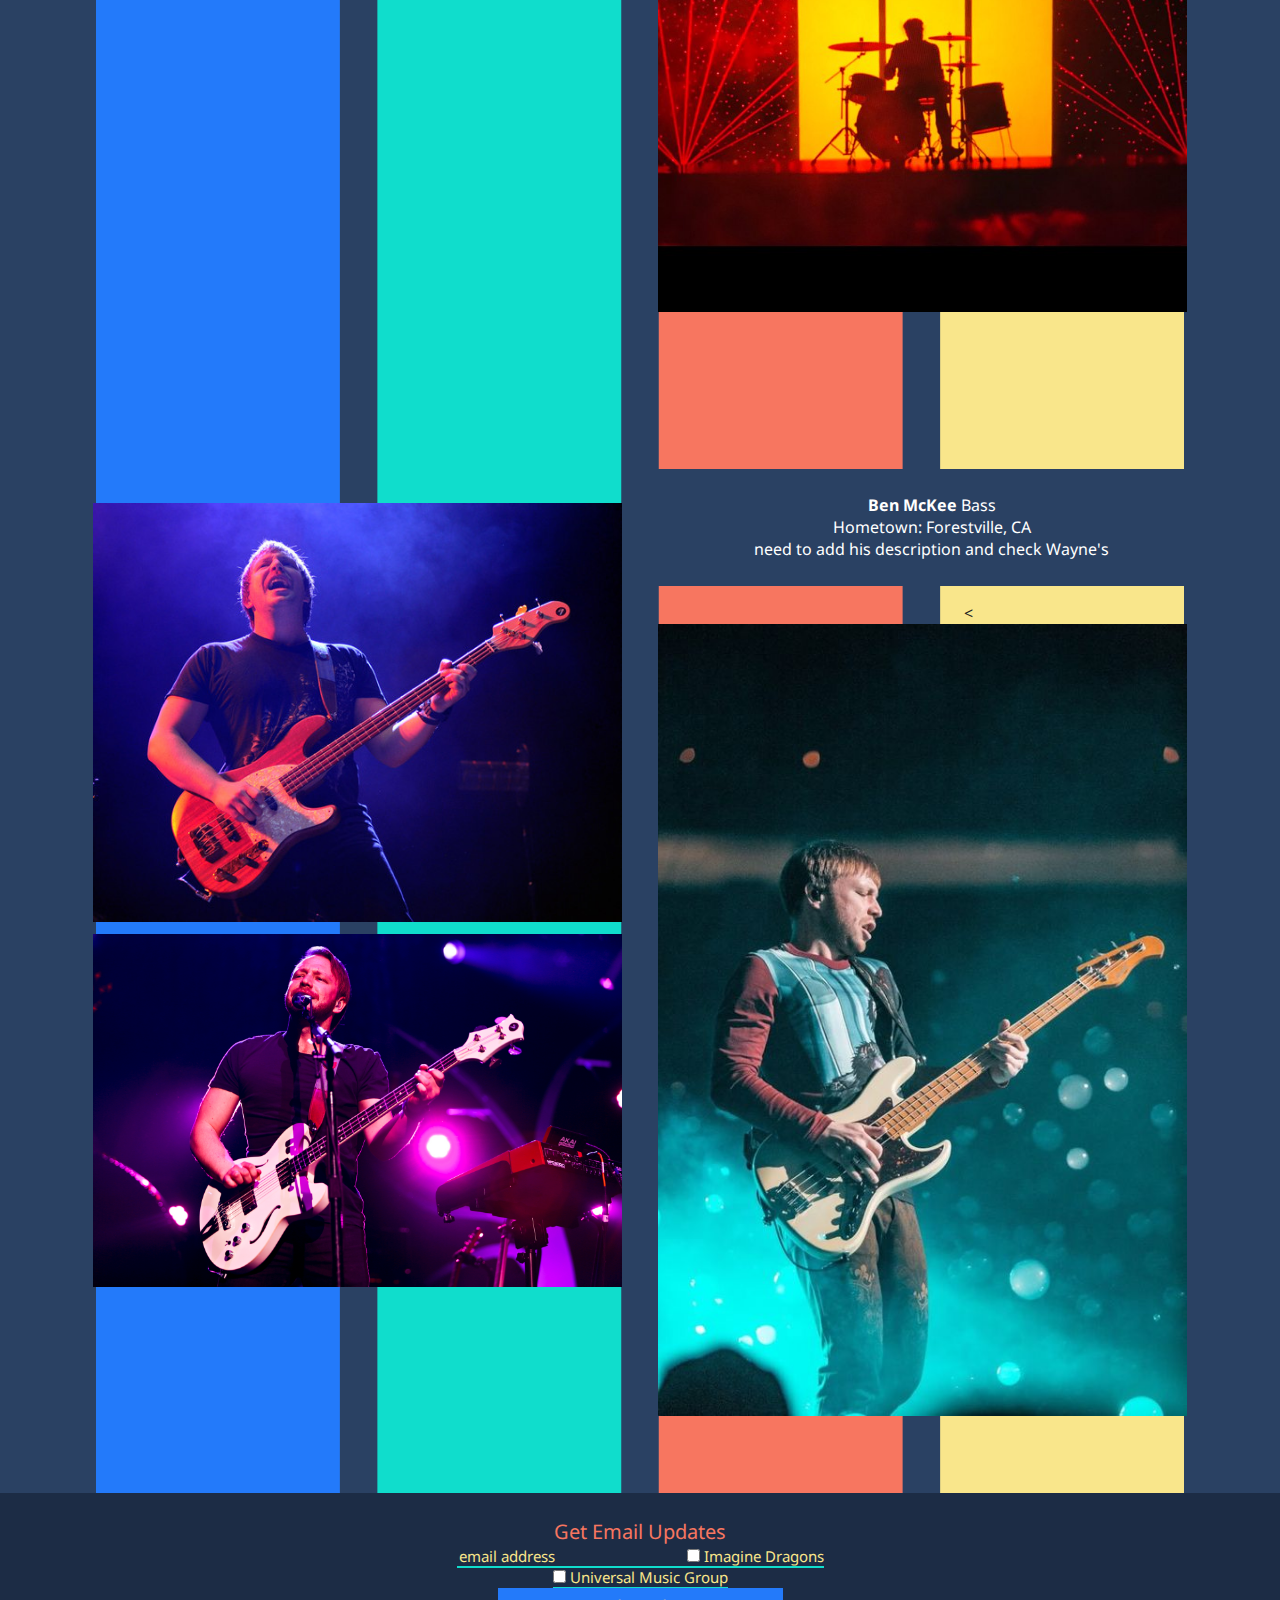
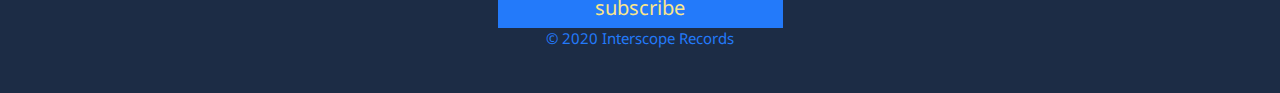
==== commit 325abb03: "Upload 11-22-20" ====
--- a/about.html
+++ b/about.html
@@ -29,7 +29,7 @@
     <nav>
       <ul>
         <li><a href="index.html" class="home">Home</a></li>
-        <li><a href="about.html" class="about">About</a></li>
+        <li><a href="about.html" class="current_page">About</a></li>
         <li><a href="tour.html" class="tour">Tour</a></li>
       </ul>
       <span class="hamburger" onclick="openNav()">&#9776;</span>
@@ -80,66 +80,89 @@
 
   <!-- Sections for each member's about info -->
 
-  <div class="about_bandinfo_panel_Reynolds">
-   <div> 
     <!-- Dan Reynolds -->
-    <div class="about_bandinfo_textbox_Reynolds">
-      <p>Dan ReynoldsLead Vocalist Hometown: Las Vegas, NV Daniel Coulter Reynolds is an American singer, songwriter, and record producer.</p>
-    </div>
-      <div class="about_bandinfo_imgbox_Reynolds">
-	   <img src="img/about_DRinfo_2.jpg">
-	  </div>
+	<div class="about_bandinfo_panel_Reynolds_parent">
+	<div class="about_bandinfo_panel_Reynolds_left_parent">
+    <div class="about_bandinfo_panel_Reynolds_left_text" style="
+    width: 80%;
+    padding-left: 15%;
+">
+      <p><B>Dan Reynolds</B>   Lead Vocalist</br> Hometown: Las Vegas, NV </br>Daniel Coulter Reynolds is an American singer, songwriter, and record producer.</p>
 	</div>
-    <div class="about_bandinfo_imgbox_Reynolds">
+		<div class="about_bandinfo_panel_Reynolds_left_img">
+	  <img src="img/about_DRinfo_2.jpg">
+	  </div>
+	  </div>
+	      <div class="about_bandinfo_panel_Reynolds_right_parent">
+		  <div class="about_bandinfo_panel_Reynolds_right_img">
       <img src="img/about_DRinfo_1.jpg">
-	 
+
       <img src="img/about_DRinfo_3.jpg">
-    </div>
-  </div>
+</div>
+</div>
+</div>
+</div>
 
   <!-- Wayne Sermon -->
-  <div class="about_bandinfo_panel">
-
-    <div class="about_bandinfo_textbox">
+  <div class="about_bandinfo_panel_Sermon_parent">
+  <div class="about_bandinfo_panel_Sermon_left_parent">
+
+    <div class="about_bandinfo_panel_Sermon_left_img">
       <img src="img/about_WSinfo_2.jpg">
       <img src="img/about_WSinfo_3.jpg">
     </div>
-
-    <div class="about_bandinfo_imgbox">
-      <p>Wayne Sermon Guitar Hometown: American Fork, UT Daniel Wayne Sermon is an American musician, songwriter, and record producer.</p>
+</div>
+    <div class="about_bandinfo_panel_Sermon_right_parent">
+	<div class="about_bandinfo_panel_Sermon_right_text">
+      <p><B>Wayne Sermon</B> Guitar</br> Hometown: American Fork, UT</br> Daniel Wayne Sermon is an American musician, songwriter, and record producer.</p>
+	  </div>
+	  <div class="about_bandinfo_panel_Reynolds_right_img">
     <img src="img/about_WSinfo_1.jpg">
     </div>
   </div>
+  </div>
 
 <!-- Daniel Platzman -->
-
-<div class="about_bandinfo_panel">
-
-  <div class="about_bandinfo_textbox">
-    <p>Daniel Platzman Percussion Hometown: Atlanta, GA Daniel James Platzman is an American musician, songwriter, record producer, composer, and film scorer.</p>
+<div class="about_bandinfo_panel_Reynolds_parent">
+<div class="about_bandinfo_panel_Reynolds_left_parent">
+    <div class="about_bandinfo_panel_Reynolds_left_text" style="
+    width: 80%;
+    padding-left: 15%;
+">
+    <p><B>Daniel Platzman</B> Percussion</br> Hometown: Atlanta, GA </br> Daniel James Platzman is an American musician, songwriter, record producer, composer, and film scorer.</p>
+	</div>
+	<div class="about_bandinfo_panel_Reynolds_left_img">
     <img src="img/about_DPinfo_1.jpg">
   </div>
-
-  <div class="about_bandinfo_imgbox">
+  </div>
+
+  <div class="about_bandinfo_panel_Reynolds_right_parent">
+  <div class="about_bandinfo_panel_Reynolds_right_img">
     <img src="img/about_DPinfo_2.jpg">
     <img src="img/about_DPinfo_3.jpg">
   </div>
 </div>
+</div>
+</div>
 
 <!-- Ben McKee -->
-
-<div class="about_bandinfo_panel">
-
-  <div class="about_bandinfo_textbox">
-    <p>Ben McKee Bass Hometown: Forestville, CA need to add his description and check Wayne's</p>
-    <img src="img/about_BMinfo_2.jpg">
-  </div>
-
-  <div class="about_bandinfo_imgbox">
-    <img src="img/about_BMinfo_1.jpg">
+  <div class="about_bandinfo_panel_Sermon_parent">
+  <div class="about_bandinfo_panel_Sermon_left_parent">
+
+    <div class="about_bandinfo_panel_Sermon_left_img">
+      <img src="img/about_BMinfo_1.jpg">
     <img src="img/about_BMinfo_3.jpg">
-  </div>
-</div>
+    </div>
+</div>
+    <div class="about_bandinfo_panel_Sermon_right_parent">
+	<div class="about_bandinfo_panel_Sermon_right_text">
+      <p><B>Ben McKee</B> Bass</br> Hometown: Forestville, CA</br> need to add his description and check Wayne's</p>
+	  </div>
+	  <div class="about_bandinfo_panel_Reynolds_right_img">
+    <<img src="img/about_BMinfo_2.jpg">
+    </div>
+  </div>
+  </div>
 
 
 </section>
@@ -149,7 +172,7 @@
     <div class="footer_background">
       <p class="get_updates">Get Email Updates</p>
 
-      
+
       <form class="email_form">
         <span class="underlineme">
         <input type="email" name="email" placeholder="email address" required>
--- a/css/main.css
+++ b/css/main.css
@@ -84,7 +84,7 @@
   background-position: center;
   background-repeat: no-repeat;
   height: 1030px;
-  width: 100%;
+  width: 100vw;
   margin: 0px;
 }
 
@@ -119,6 +119,9 @@
   color: #f77660;
 }
 
+.current_page{
+  color: #F9E68B;
+}
 
 /* Imagine Dragons Logo and Logo Background */
 #container_logo_background{
@@ -222,21 +225,35 @@
   width: 100%;
   opacity: 0;
   transition: .5s ease;
-  background-color: #008CBA;
+  background-color: #2a4163;
 }
 .album_1_container:hover .overlay_album_1 {
-  opacity: 1;
+  opacity: .8;
 }
 .overlay_text {
   color: white;
   font-size: 20px;
   position: absolute;
-  top: 50%;
-  left: 50%;
+  top: 15%;
+  left: 45%;
   -webkit-transform: translate(-50%, -50%);
   -ms-transform: translate(-50%, -50%);
   transform: translate(-50%, -50%);
   text-align: center;
+}
+.overlay_songs_1{
+  color: white;
+  font-size: 15px;
+  position: absolute;
+  top: 25%;
+  left: 10%;
+}
+.overlay_songs_2{
+  color: white;
+  font-size: 15px;
+  position: absolute;
+  top: 25%;
+  left: 60%;
 }
 
 
@@ -262,10 +279,10 @@
   width: 100%;
   opacity: 0;
   transition: .5s ease;
-  background-color: #008CBA;
+  background-color: #2a4163;
 }
 .album_2_container:hover .overlay_album_2 {
-  opacity: 1;
+  opacity: .8;
 }
 
 /* Album 3 */
@@ -290,10 +307,10 @@
   width: 100%;
   opacity: 0;
   transition: .5s ease;
-  background-color: #008CBA;
+  background-color: #2a4163;
 }
 .album_3_container:hover .overlay_album_3 {
-  opacity: 1;
+  opacity: .8;
 }
 
 /* Album 4 */
@@ -318,10 +335,10 @@
   width: 100%;
   opacity: 0;
   transition: .5s ease;
-  background-color: #008CBA;
+  background-color: #2a4163;
 }
 .album_4_container:hover .overlay_album_4 {
-  opacity: 1;
+  opacity: .8;
 }
 
 
@@ -346,7 +363,7 @@
 
 /* setting up the othermost box to flex and reorganize inner divs */
 .about_bandinfo_panel{
-  width: 80vw;
+  /* width: 80vw; */
   display: flex;
   justify-content: center;
   flex-direction: row;
@@ -354,27 +371,317 @@
 
 /* this says that the images in this section should be 100% of the container they live in */
 .about_bandinfo_panel img{
-  width: 80%;
-  margin: 15px 0px;
+  width: 100%;
+  margin: 2% 0%;
+  height: 19.5%
+
 }
 
 /* This says the two inner divs should have their content in a column, flexing, and set to 50% of the outermost container */
-.about_bandinfo_imgbox,
-.about_bandinfo_textbox{
+.about_bandinfo_imgbox{
   display: flex;
   flex-direction: column;
   align-items: center;
-  width: 50%;
+  width: 50.4%;
   margin: 0;
+  padding-left: 5%;
+}
+.about_bandinfo_textbox{
+  flex-direction: column;
+  align-items: center;
+  width: 86.67%;
+  margin: 0;
+  padding-left: 0px;
 }
 
 /* This says make that big paragraph take up 95% of its container width */
 .about_bandinfo_panel p{
   background-color: #2a4163;
   color: #ffffff;
-  padding: 10px;
-  width: 95%;
-}
+  font-size: 16px;
+  padding-right: 5%;
+  padding-top: 5%;
+  width: 84.6%;
+  padding-left: 5%;
+  padding-bottom: 5%;
+}
+
+.about_bandinfo_panel_Reynolds_parent {
+	padding-bottom:5%;
+	padding-top:5%;
+	overflow: auto;
+
+}
+
+.about_bandinfo_panel_Reynolds_left_parent {
+	 width: 48.6%;
+    text-align: center;
+    /* float: left; */
+    margin: 0;
+    padding: 0;
+	padding-top: 50px;
+    border: 0;
+	float:left;
+	height: 25%;
+}
+.about_bandinfo_panel_Reynolds_left_img {
+     width: 100%;
+    margin: 0;
+    padding: 0;
+    border: 0;
+}
+.about_bandinfo_panel_Reynolds_left_img img {
+    width: 85%;
+	padding-left: 15%;
+}
+
+
+
+}
+.about_bandinfo_panel_Reynolds_left_text  {
+  width: 5%;
+}
+
+
+
+.about_bandinfo_panel_Reynolds_left_text p {
+   background-color: #2a4163;
+  color: #ffffff;
+  font-size: 16px;
+  padding-right: 5%;
+  padding-top: 5%;
+  width: 100%;
+  padding-left: 5%;
+  padding-bottom: 5%;
+}
+.about_bandinfo_panel_Reynolds_right_parent {
+	 width: 48.6%;
+    text-align: center;
+    /* float: left; */
+    margin: 0;
+    padding: 0;
+    border: 0;
+	float:right;
+	height: 25%;
+}
+.about_bandinfo_panel_Reynolds_right_img  {
+     width: 100%;
+    margin: 0;
+    padding: 0;
+    border: 0;
+}
+.about_bandinfo_panel_Reynolds_right_img img {
+    width: 85%;
+	padding-right: 15%;
+	padding-bottom: 2%;
+}
+
+
+.about_bandinfo_panel_Sermon_parent {
+	padding-bottom:5%;
+	padding-top:5%;
+	overflow: auto;
+
+}
+
+.about_bandinfo_panel_Sermon_left_parent {
+	 width: 48.6%;
+    text-align: center;
+    /* float: left; */
+    margin: 0;
+    padding: 0;
+	padding-top: 50px;
+    border: 0;
+	float:left;
+	height: 25%;
+}
+.about_bandinfo_panel_Sermon_left_img {
+     width: 100%;
+    margin: 0;
+    padding: 0;
+    border: 0;
+}
+.about_bandinfo_panel_Sermon_left_img img {
+   width: 85%;
+	padding-bottom: 2%;
+	padding-left: 15%;
+}
+.about_bandinfo_panel_Sermon_right_text  {
+ width: 80%;
+}
+
+
+
+.about_bandinfo_panel_Sermon_right_text p {
+   background-color: #2a4163;
+  color: #ffffff;
+  font-size: 16px;
+  padding-left: 5%;
+  padding-top: 5%;
+  width: 100%;
+  padding-right: 5%;
+  padding-bottom: 5%;
+}
+
+.about_bandinfo_panel_Sermon_right_parent {
+	 width: 48.6%;
+    text-align: center;
+    /* float: left; */
+    margin: 0;
+    padding: 0;
+    border: 0;
+	float:right;
+	height: 25%;
+}
+
+.about_bandinfo_panel_Reynolds_right_img {
+     width: 100%;
+    margin: 0;
+    padding: 0;
+    border: 0;
+}
+.about_bandinfo_panel_Reynolds_right_img img {
+    width: 85%;
+}
+
+.about_bandinfo_panel_Platzman_parent {
+	padding-bottom:5%;
+	padding-top:5%;
+	overflow: auto;
+
+
+}
+
+.about_bandinfo_panel_Platzman_left_parent {
+	 width: 48.6%;
+    text-align: center;
+    /* float: left; */
+    margin: 0;
+    padding: 0;
+    border: 0;
+	float:left;
+	height: 25%;
+}
+.about_bandinfo_panel_Platzman_left_img {
+      width: 100%;
+    margin: 0;
+    padding: 0;
+    border: 0;
+}
+.about_bandinfo_panel_Platzman_left_img img {
+   width: 85%;
+	padding-left: 15%;
+}
+.about_bandinfo_panel_Platzman_left_text  {
+  width: 5%;
+}
+
+
+
+.about_bandinfo_panel_Platzman_left_text p {
+   background-color: #2a4163;
+  color: #ffffff;
+  font-size: 16px;
+  padding-right: 5%;
+  padding-top: 5%;
+  width: 100%;
+  padding-left: 5%;
+  padding-bottom: 5%;
+}
+
+.about_bandinfo_panel_Platzman_right_parent {
+	 width: 48.6%;
+    text-align: center;
+    /* float: left; */
+    margin: 0;
+    padding: 0;
+    border: 0;
+	float:right;
+	height: 25%;
+}
+.about_bandinfo_panel_Platzman_right_img {
+     width: 100%;
+    margin: 0;
+    padding: 0;
+    border: 0;
+}
+.about_bandinfo_panel_Platzman_right_img img {
+    width: 85%;
+	padding-right: 15%;
+	padding-bottom: 2%;
+}
+
+
+.about_bandinfo_panel_mckee_parent {
+	padding-bottom:5%;
+	padding-top:5%;
+	overflow: auto;
+
+}
+
+.about_bandinfo_panel_mckee_left_parent {
+	 width: 48.6%;
+    text-align: center;
+    /* float: left; */
+    margin: 0;
+    padding: 0;
+    border: 0;
+	float:left;
+	height: 25%;
+}
+.about_bandinfo_panel_mckee_left_img {
+      width: 100%;
+    margin: 0;
+    padding: 0;
+    border: 0;
+}
+.about_bandinfo_panel_mckee_left_img img {
+   width: 85%;
+	padding-left: 15%;
+}
+
+
+.about_bandinfo_panel_mckee_left_text  {
+  width: 5%;
+}
+
+
+
+.about_bandinfo_panel_mckee_left_text p {
+   background-color: #2a4163;
+  color: #ffffff;
+  font-size: 16px;
+  padding-right: 5%;
+  padding-top: 5%;
+  width: 100%;
+  padding-left: 5%;
+  padding-bottom: 5%;
+}
+.about_bandinfo_panel_mckee_right_parent {
+	 width: 48.6%;
+    text-align: center;
+    /* float: left; */
+    margin: 0;
+    padding: 0;
+    border: 0;
+	float:right;
+	height: 25%;
+}
+.about_bandinfo_panel_mckee_right_img {
+     width: 100%;
+    margin: 0;
+    padding: 0;
+    border: 0;
+}
+.about_bandinfo_panel_mckee_right_img img {
+   width: 85%;
+	padding-right: 15%;
+	padding-bottom: 2%;
+}
+
+
+
+
 
 .about_DRinfo_panel{
   text-align: left;
@@ -438,12 +745,26 @@
 
 
 /* Tour Section */
-
+.tour_header{
+  display: flex;
+  justify-content: center;
+  color: #ffffff;
+}
 .tour_panel{
   display: flex;
   justify-content: center;
   align-items: center;
   flex-direction: row;
+}
+.tour_dates1{
+  float:left; width: 13%;
+  padding-right:5%;
+  text-align: left;
+}
+.tour_dates2{
+  float:right; width: 13%;
+  padding: 0;
+  text-align: left;
 }
 
 #tourbackground{
@@ -455,6 +776,15 @@
   height: 800px;
   margin: 2% 0% 0% 0%;
 }
+
+.month{
+  font-size: 20px;
+  color: #F9E68B;
+}
+.date{
+  font-size: 16px;
+  color: #ffffff;
+}
 /* ===== This is the CSS for the footer for every page === */
 footer p{
   margin: 0px;
@@ -462,7 +792,7 @@
 }
 .footer_background{
   width:100%;
-  height: 250px;
+  height: 200px;
   background: #1c2c45;
 }
 .copyright{
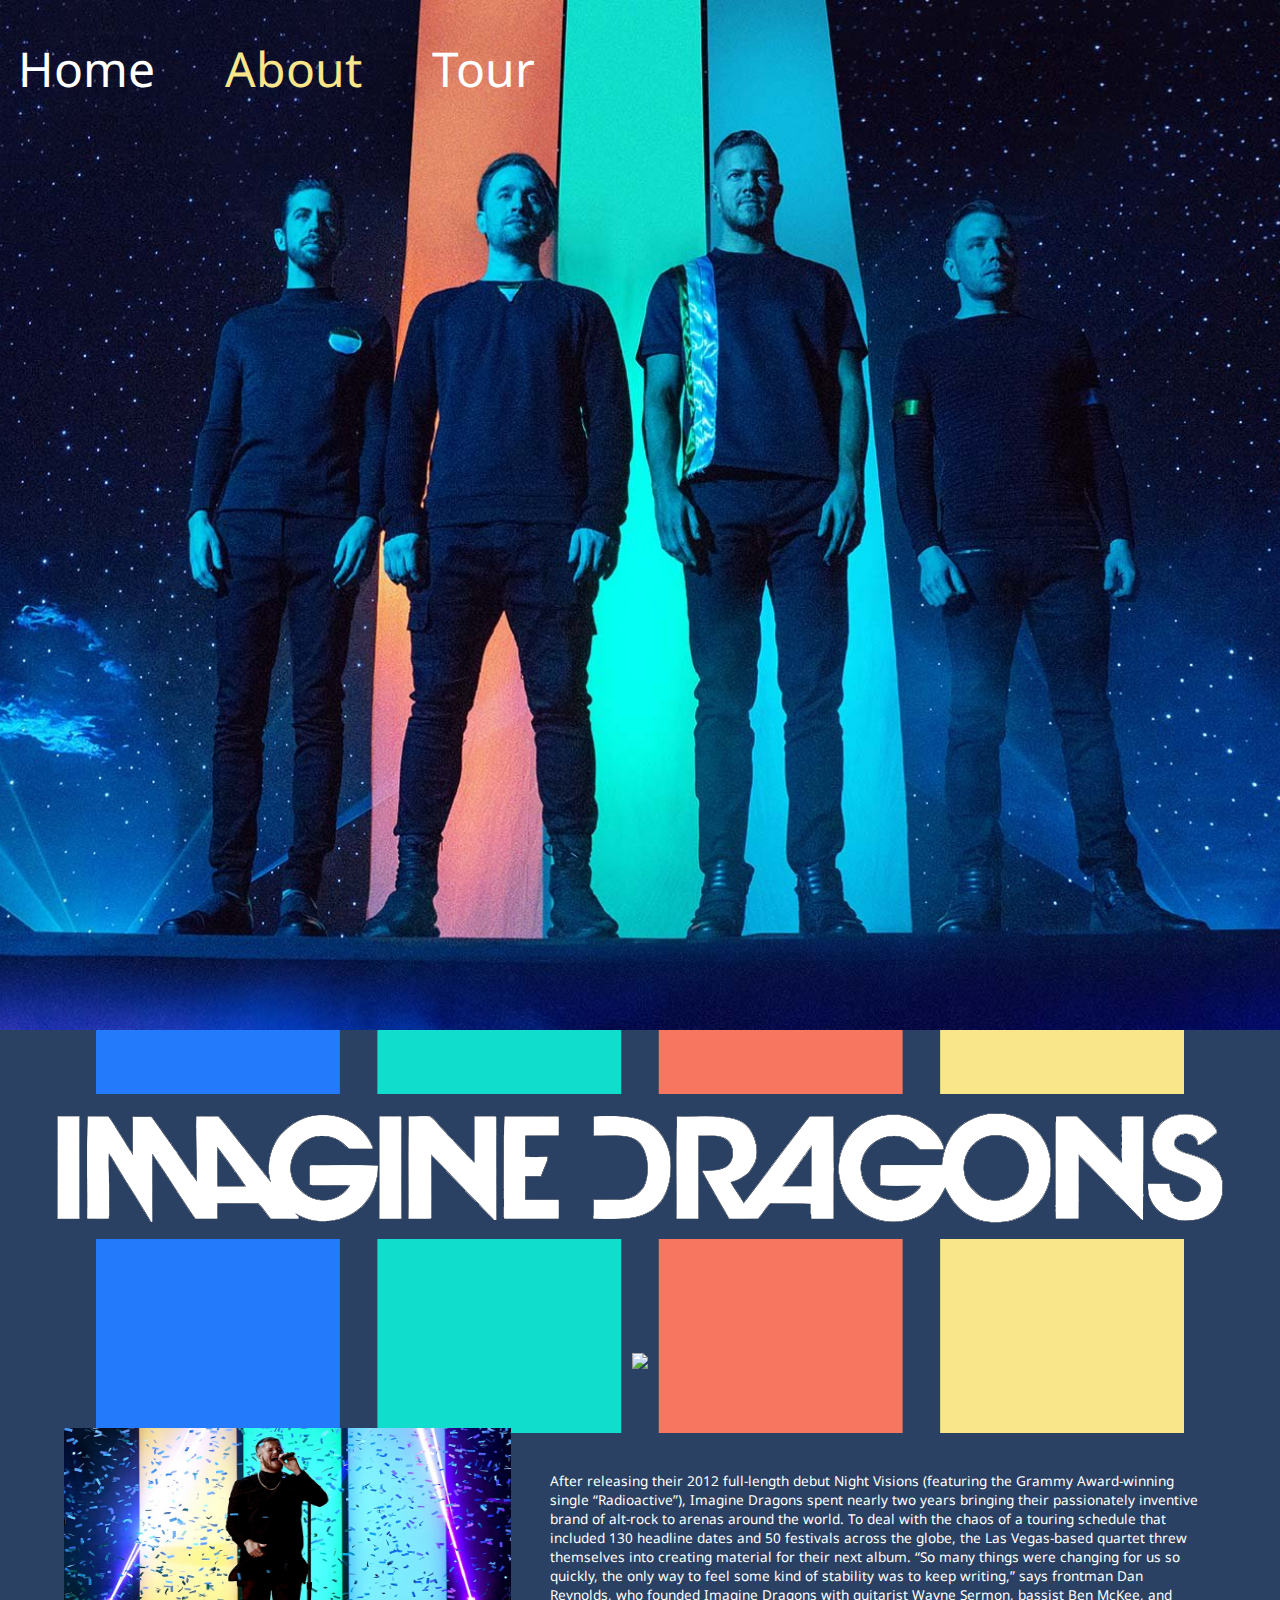
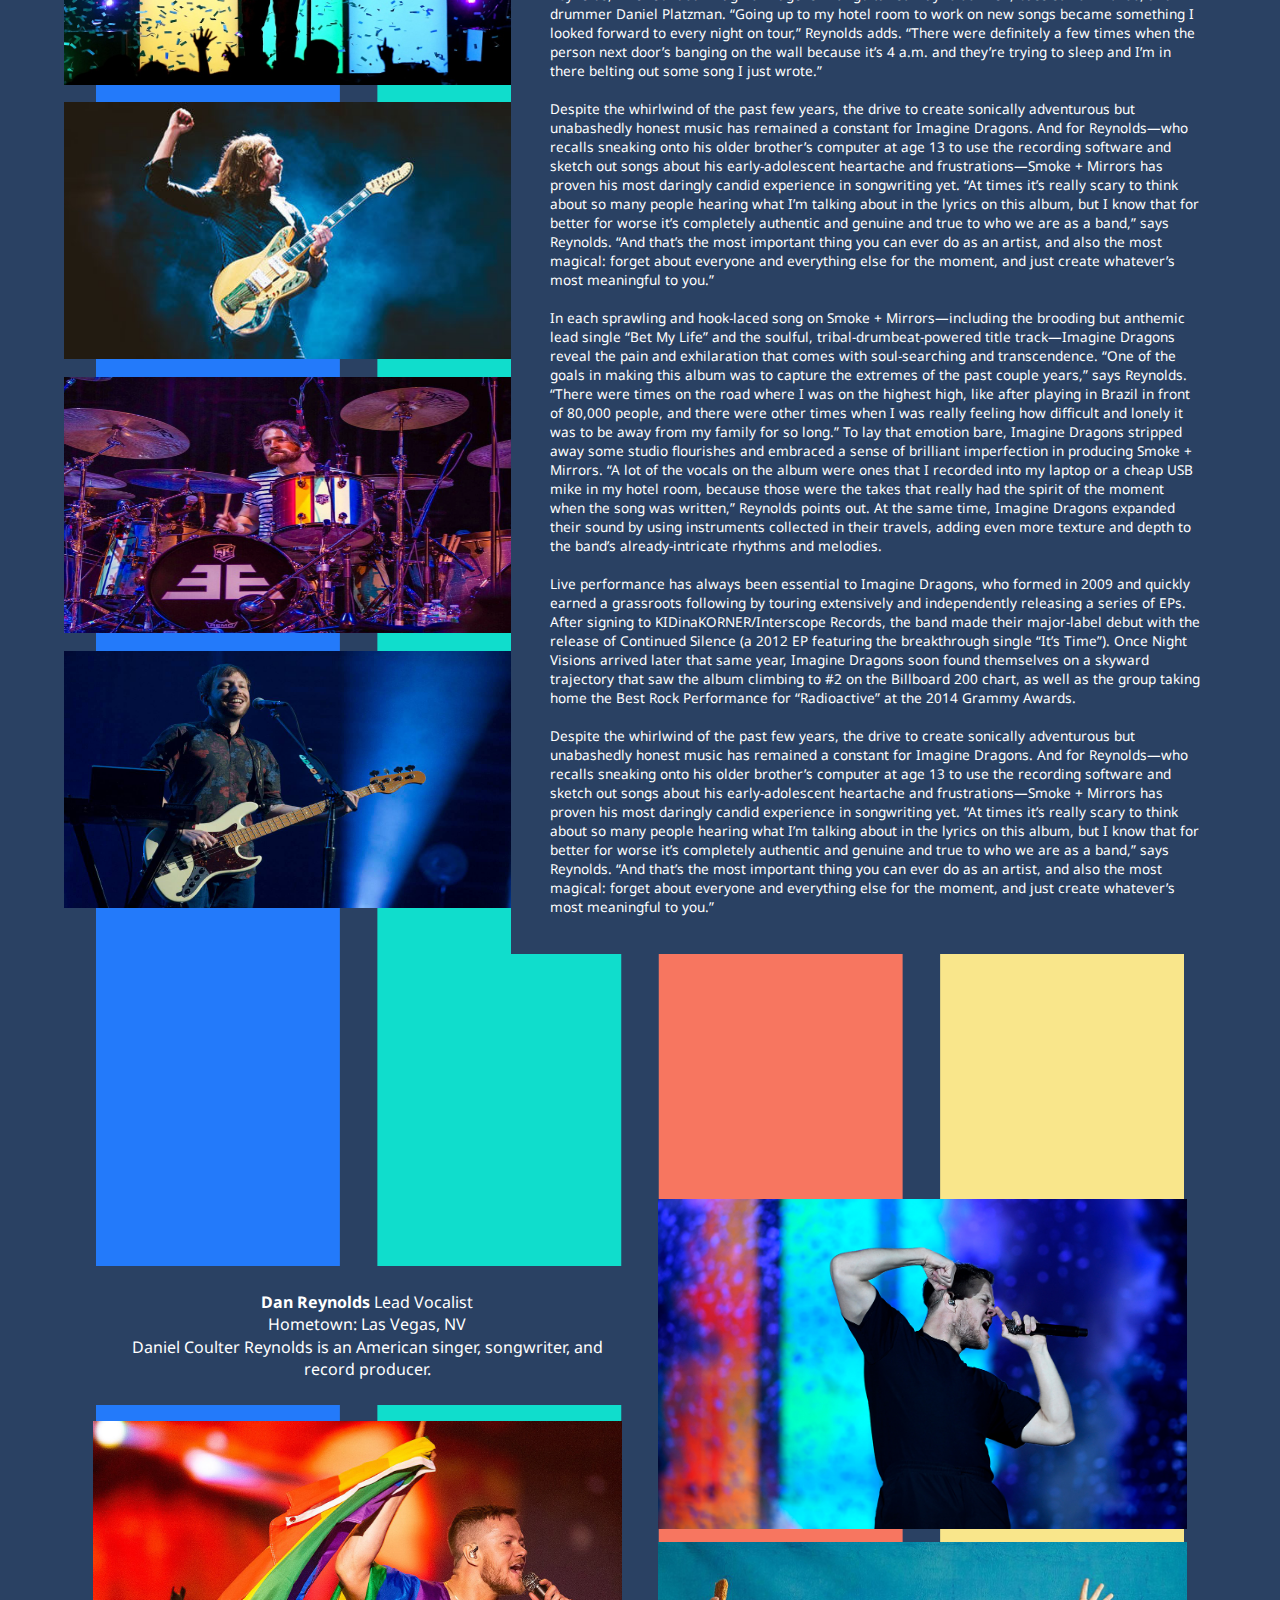
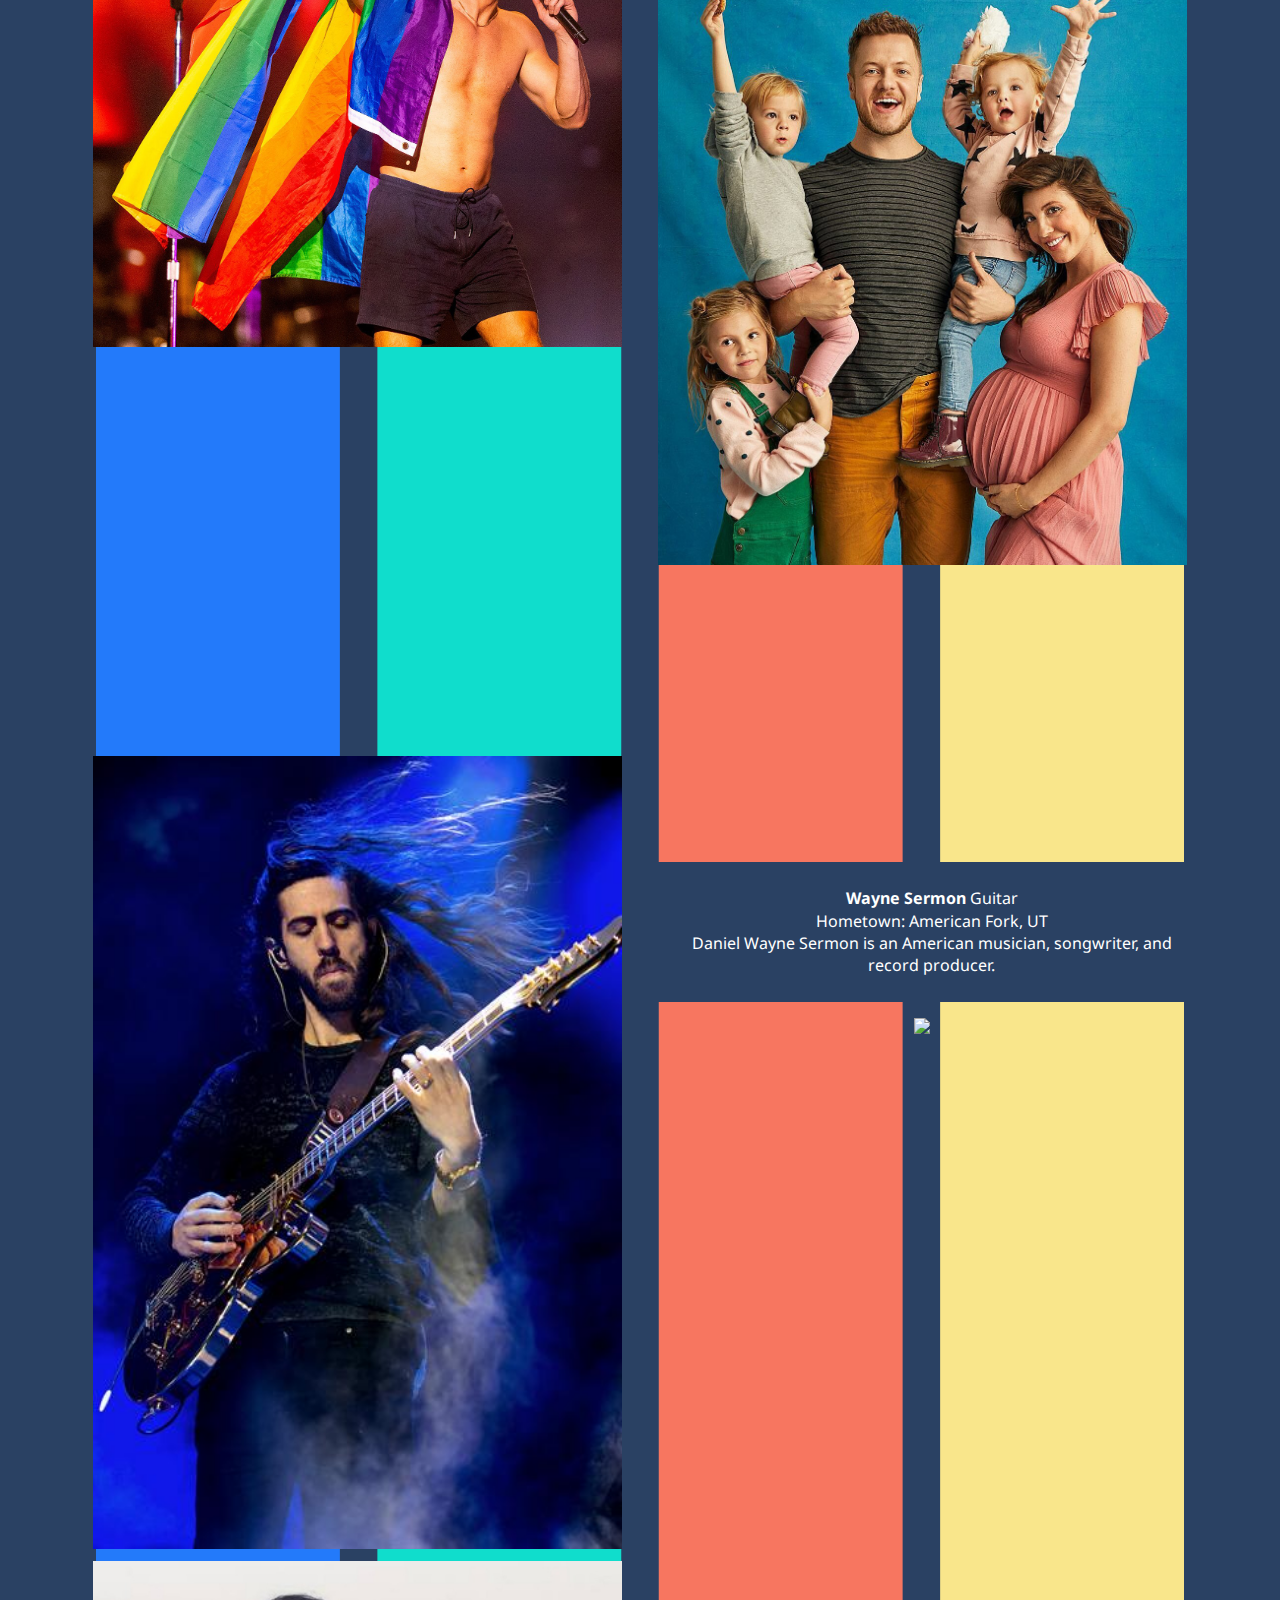
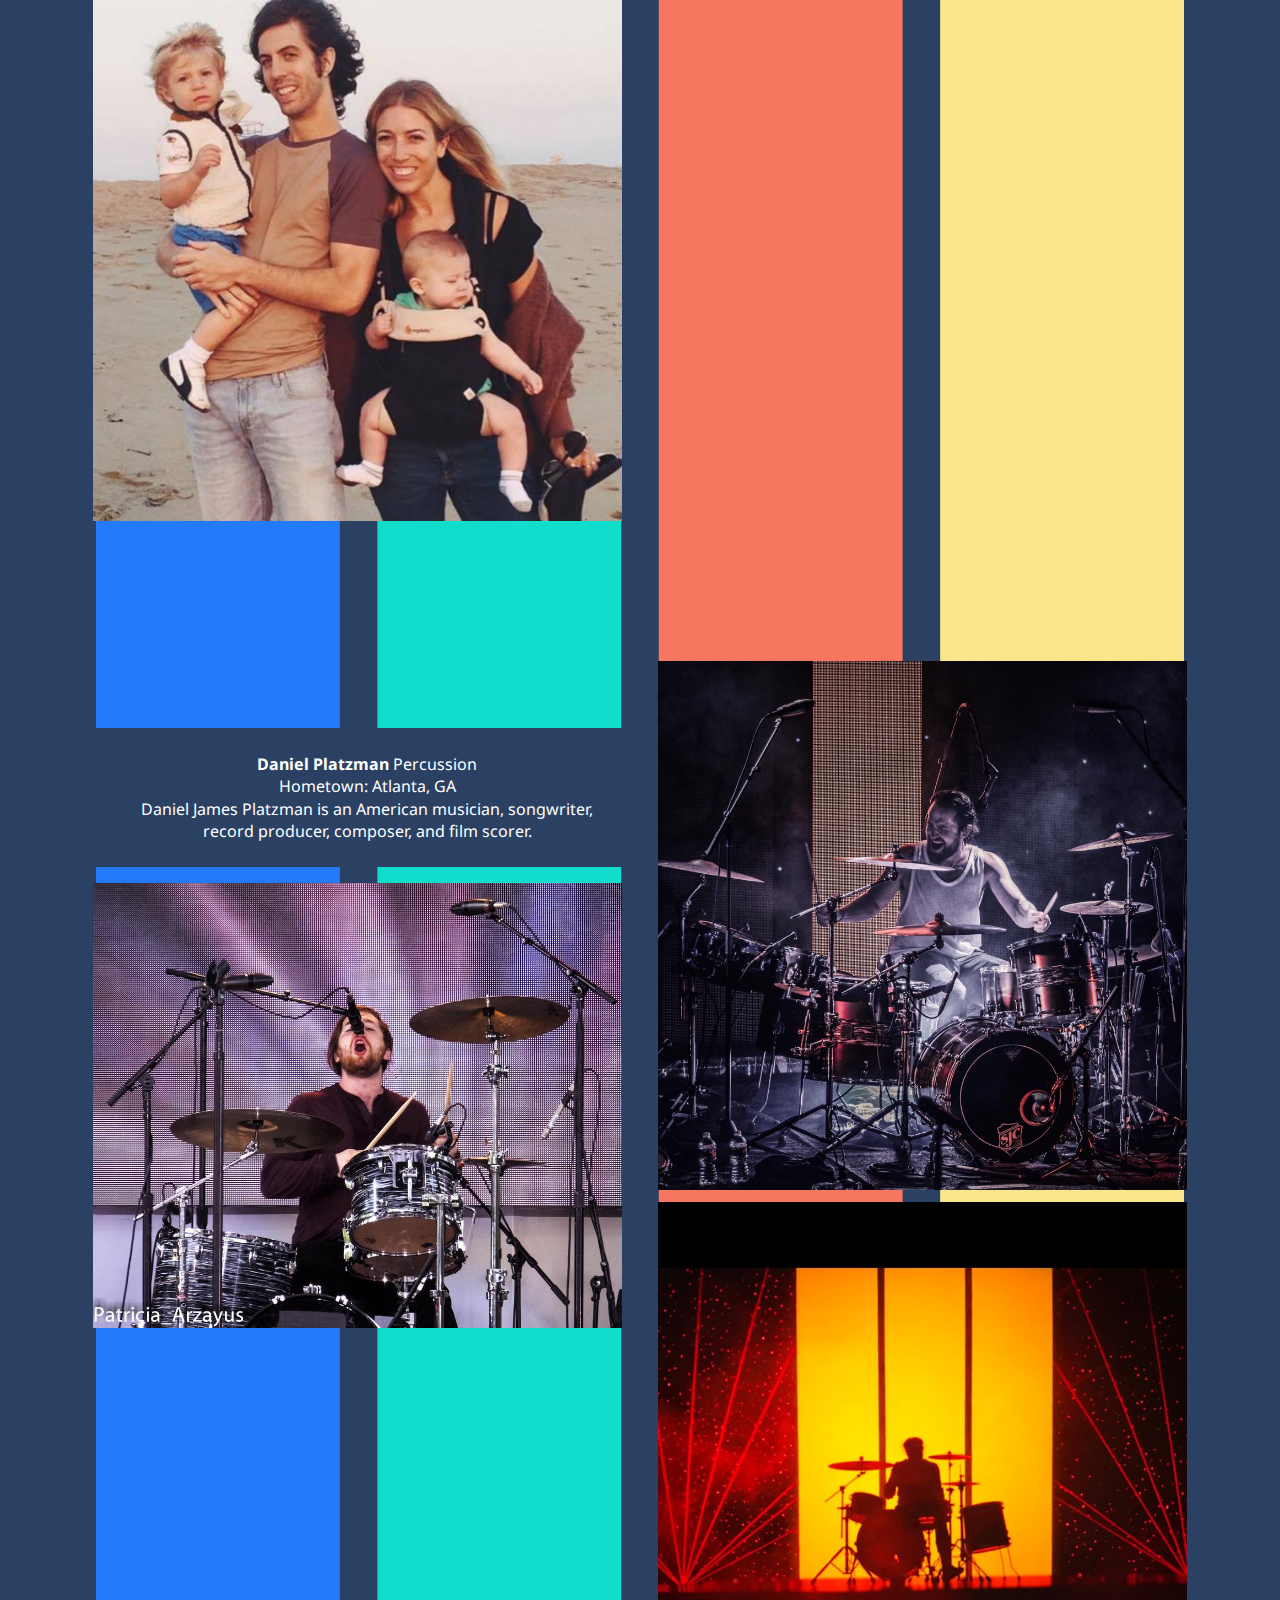
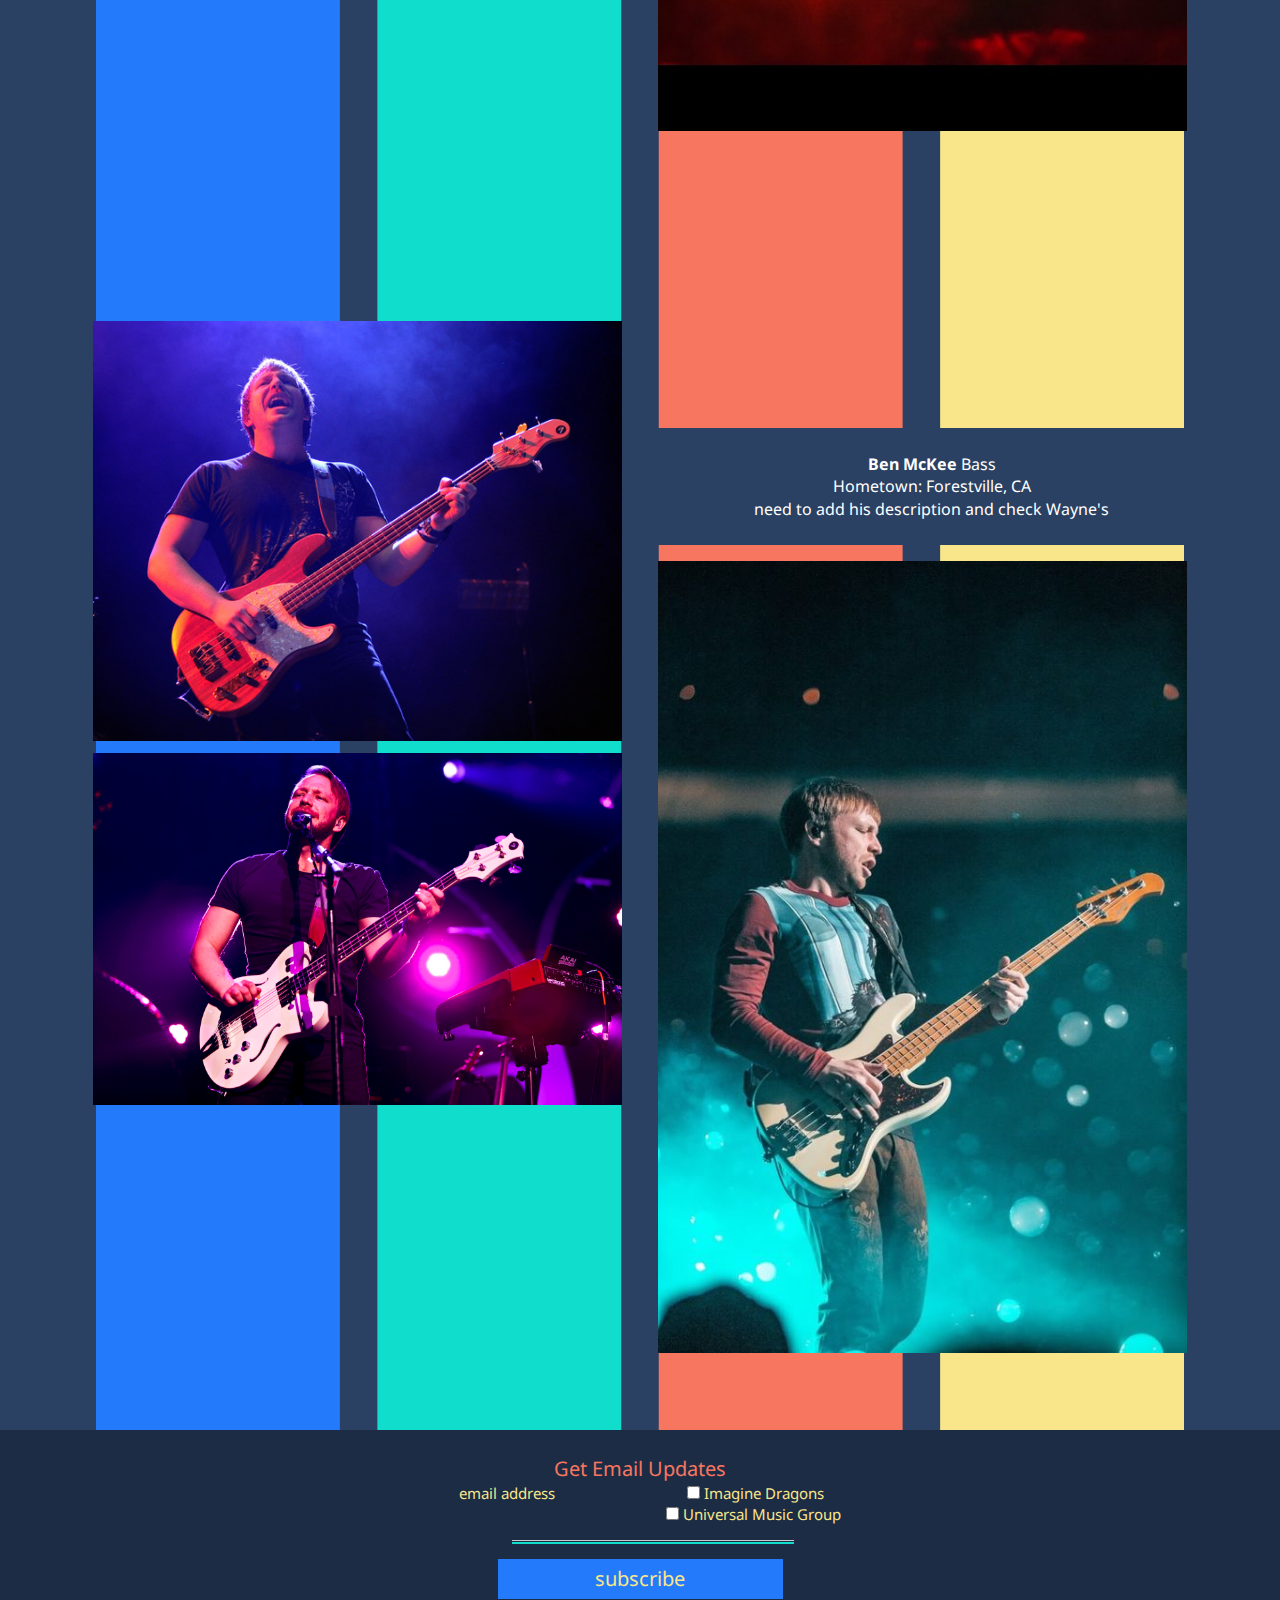
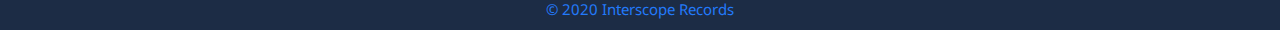
==== commit b07af5d3: "Upload 11/24/20" ====
--- a/about.html
+++ b/about.html
@@ -159,7 +159,7 @@
       <p><B>Ben McKee</B> Bass</br> Hometown: Forestville, CA</br> need to add his description and check Wayne's</p>
 	  </div>
 	  <div class="about_bandinfo_panel_Reynolds_right_img">
-    <<img src="img/about_BMinfo_2.jpg">
+    <img src="img/about_BMinfo_2.jpg">
     </div>
   </div>
   </div>
@@ -172,22 +172,23 @@
     <div class="footer_background">
       <p class="get_updates">Get Email Updates</p>
 
-
       <form class="email_form">
-        <span class="underlineme">
         <input type="email" name="email" placeholder="email address" required>
-        </span>
-
-      <span class="underlineme">
+
+
         <input type="checkbox" name="checkbox1" class="checkmark">
           <label for="checkbox1">Imagine Dragons</label><br>
+          <div id="pushme">
         <input type="checkbox" name="checkbox2" class="checkmark">
-          <label for="checkbox2">Universal Music Group</label><br>
-      </span>
+          <label for="checkbox2">Universal Music Group</label>
+        </div>
+          <hr class="underlineme">
 
         <input type="submit" value="subscribe">
       </form>
 
+
+
       <p class="copyright">© 2020 Interscope Records</p>
     </div>
   </footer>
--- a/css/main.css
+++ b/css/main.css
@@ -398,7 +398,7 @@
 .about_bandinfo_panel p{
   background-color: #2a4163;
   color: #ffffff;
-  font-size: 16px;
+  font-size: 1.061vw;
   padding-right: 5%;
   padding-top: 5%;
   width: 84.6%;
@@ -419,7 +419,7 @@
     /* float: left; */
     margin: 0;
     padding: 0;
-	padding-top: 50px;
+    margin-top: 4%;
     border: 0;
 	float:left;
 	height: 25%;
@@ -532,6 +532,7 @@
     border: 0;
 	float:right;
 	height: 25%;
+  margin-top:11%
 }
 
 .about_bandinfo_panel_Reynolds_right_img {
@@ -679,6 +680,100 @@
 	padding-bottom: 2%;
 }
 
+/* Slideshow */
+
+/* * {
+  box-sizing: border-box;
+} */
+
+img {
+  vertical-align: middle;
+}
+
+/* Position the image container (needed to position the left and right arrows) */
+.container {
+  position: relative;
+}
+
+/* Hide the images by default */
+.mySlides {
+  display: none;
+}
+
+/* Add a pointer when hovering over the thumbnail images */
+.cursor {
+  cursor: pointer;
+}
+
+/* Next & previous buttons */
+.prev,
+.next {
+  cursor: pointer;
+  position: absolute;
+  top: 40%;
+  width: auto;
+  padding: 16px;
+  margin-top: -50px;
+  color: white;
+  font-weight: bold;
+  font-size: 20px;
+  border-radius: 0 3px 3px 0;
+  user-select: none;
+  -webkit-user-select: none;
+}
+
+/* Position the "next button" to the right */
+.next {
+  right: 0;
+  border-radius: 3px 0 0 3px;
+}
+
+/* On hover, add a black background color with a little bit see-through */
+.prev:hover,
+.next:hover {
+  background-color: rgba(0, 0, 0, 0.8);
+}
+
+/* Number text (1/3 etc) */
+.numbertext {
+  color: #f2f2f2;
+  font-size: 12px;
+  padding: 8px 12px;
+  position: absolute;
+  top: 0;
+}
+
+/* Container for image text */
+.caption-container {
+  text-align: center;
+  background-color: #222;
+  padding: 2px 16px;
+  color: white;
+}
+
+.row:after {
+  content: "";
+  display: table;
+  clear: both;
+}
+
+/* Six columns side by side */
+.column {
+  float: left;
+  width: 16.66%;
+}
+
+/* Add a transparency effect for thumnbail images */
+.demo {
+  opacity: 0.6;
+}
+
+.active,
+.demo:hover {
+  opacity: 1;
+}
+
+/* End of Slideshow */
 
 
 
@@ -755,16 +850,51 @@
   justify-content: center;
   align-items: center;
   flex-direction: row;
+  margin-bottom: 6%;
 }
 .tour_dates1{
-  float:left; width: 13%;
+  float:left;
+  width: 20%;
   padding-right:5%;
   text-align: left;
+  margin-left:34%
 }
 .tour_dates2{
-  float:right; width: 13%;
+  float:right;
+  width: 20%;
   padding: 0;
   text-align: left;
+  margin-right:27.5%
+}
+
+.mySlides{
+  text-align: center;
+}
+
+.caption_container{
+  margin: auto;
+  width: 55%;
+  height: 6%;
+  background-color: #2A4163;
+}
+
+.caption_container p{
+  margin: 0;
+  font-size: 25px;
+  text-align: center;
+  color: #ffffff;
+}
+
+.prev{
+  margin-left:20%;
+  margin-top:2%;
+  color: #f77660;
+}
+
+.next{
+  margin-right:20%;
+  color: #f77660;
+  margin-top:2%;
 }
 
 #tourbackground{
@@ -811,6 +941,13 @@
   color: #f9e68b;
   font-size: 15px;
 }
+
+.email_form hr{
+  width: 22%;
+  position: relative;
+  left: 40%;
+  top: -5%;
+}
 input{
   caret-color: #f77660;
 }
@@ -836,7 +973,13 @@
 }
 
 .underlineme{
+
   border-bottom: 2px solid #10DDCC;
+}
+
+#pushme{
+  position: relative;
+  left: 113px;
 }
 
 /* Off Canvas Navigation */
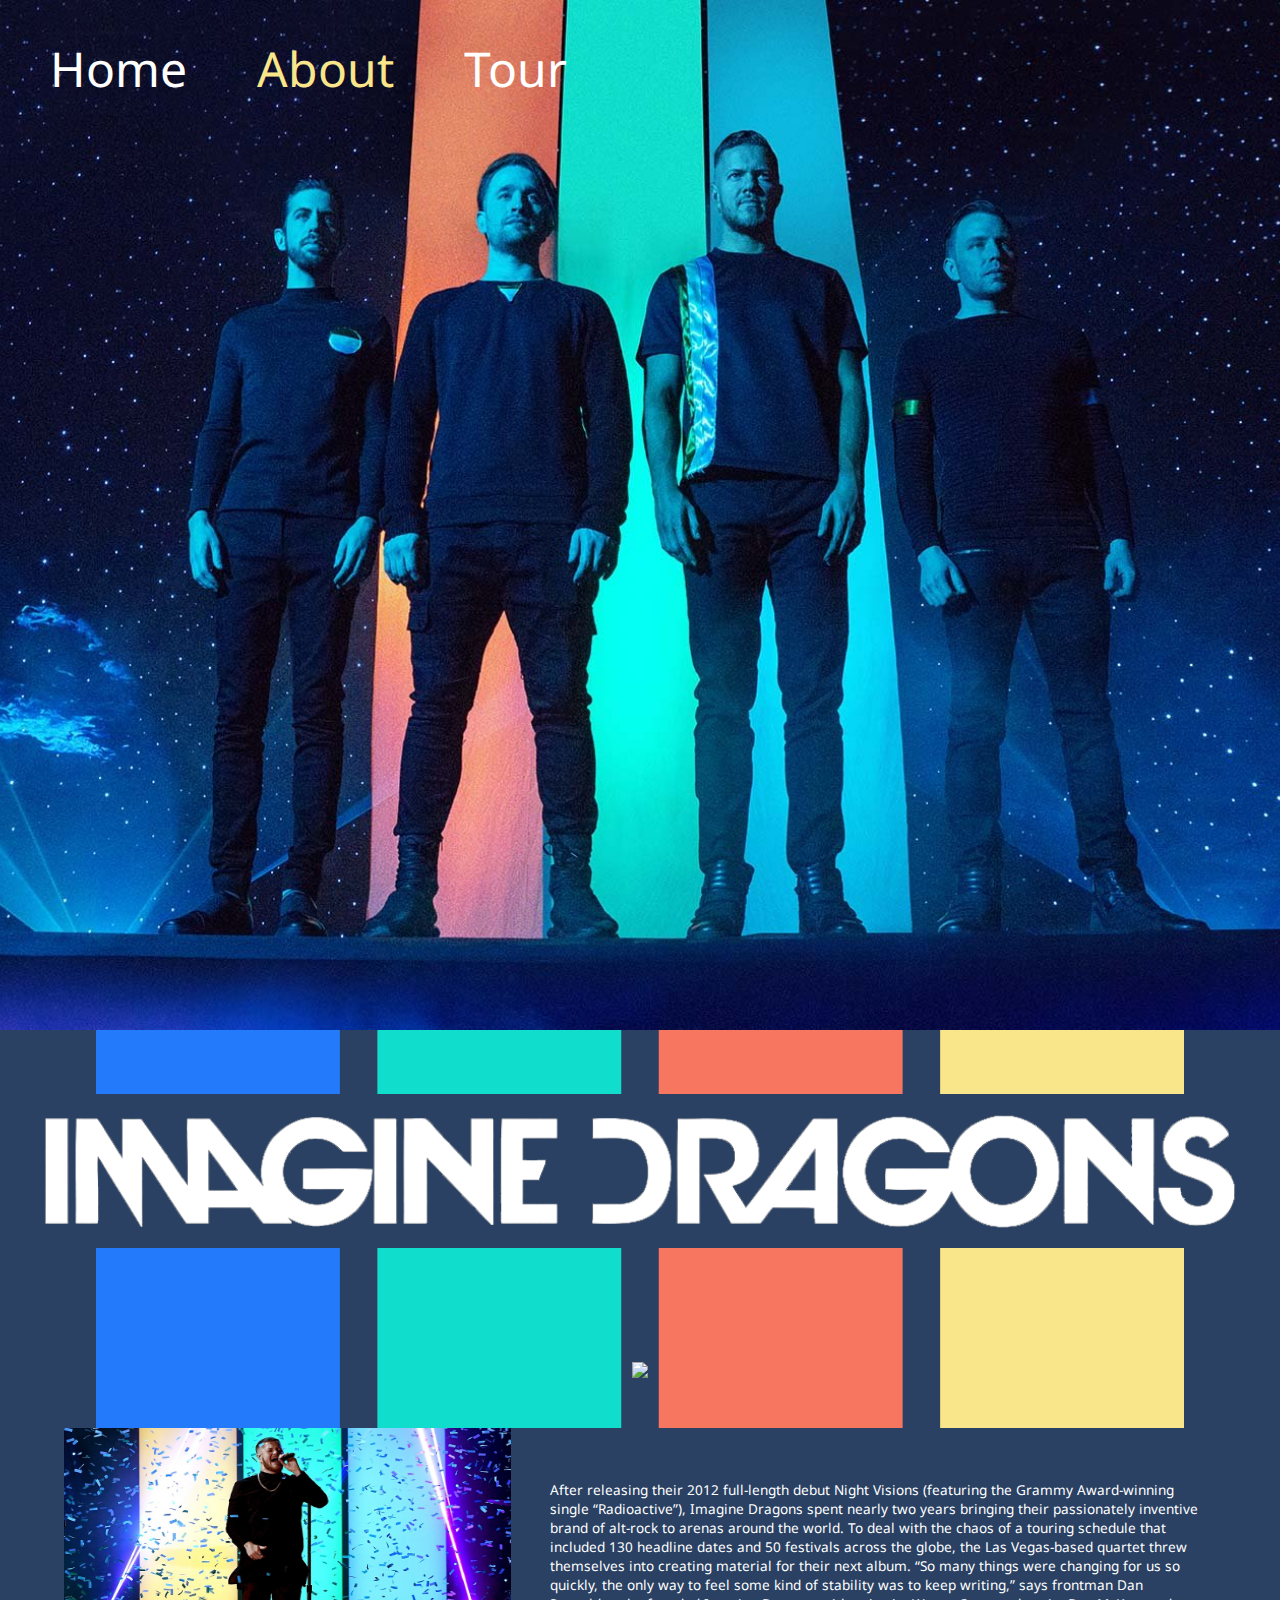
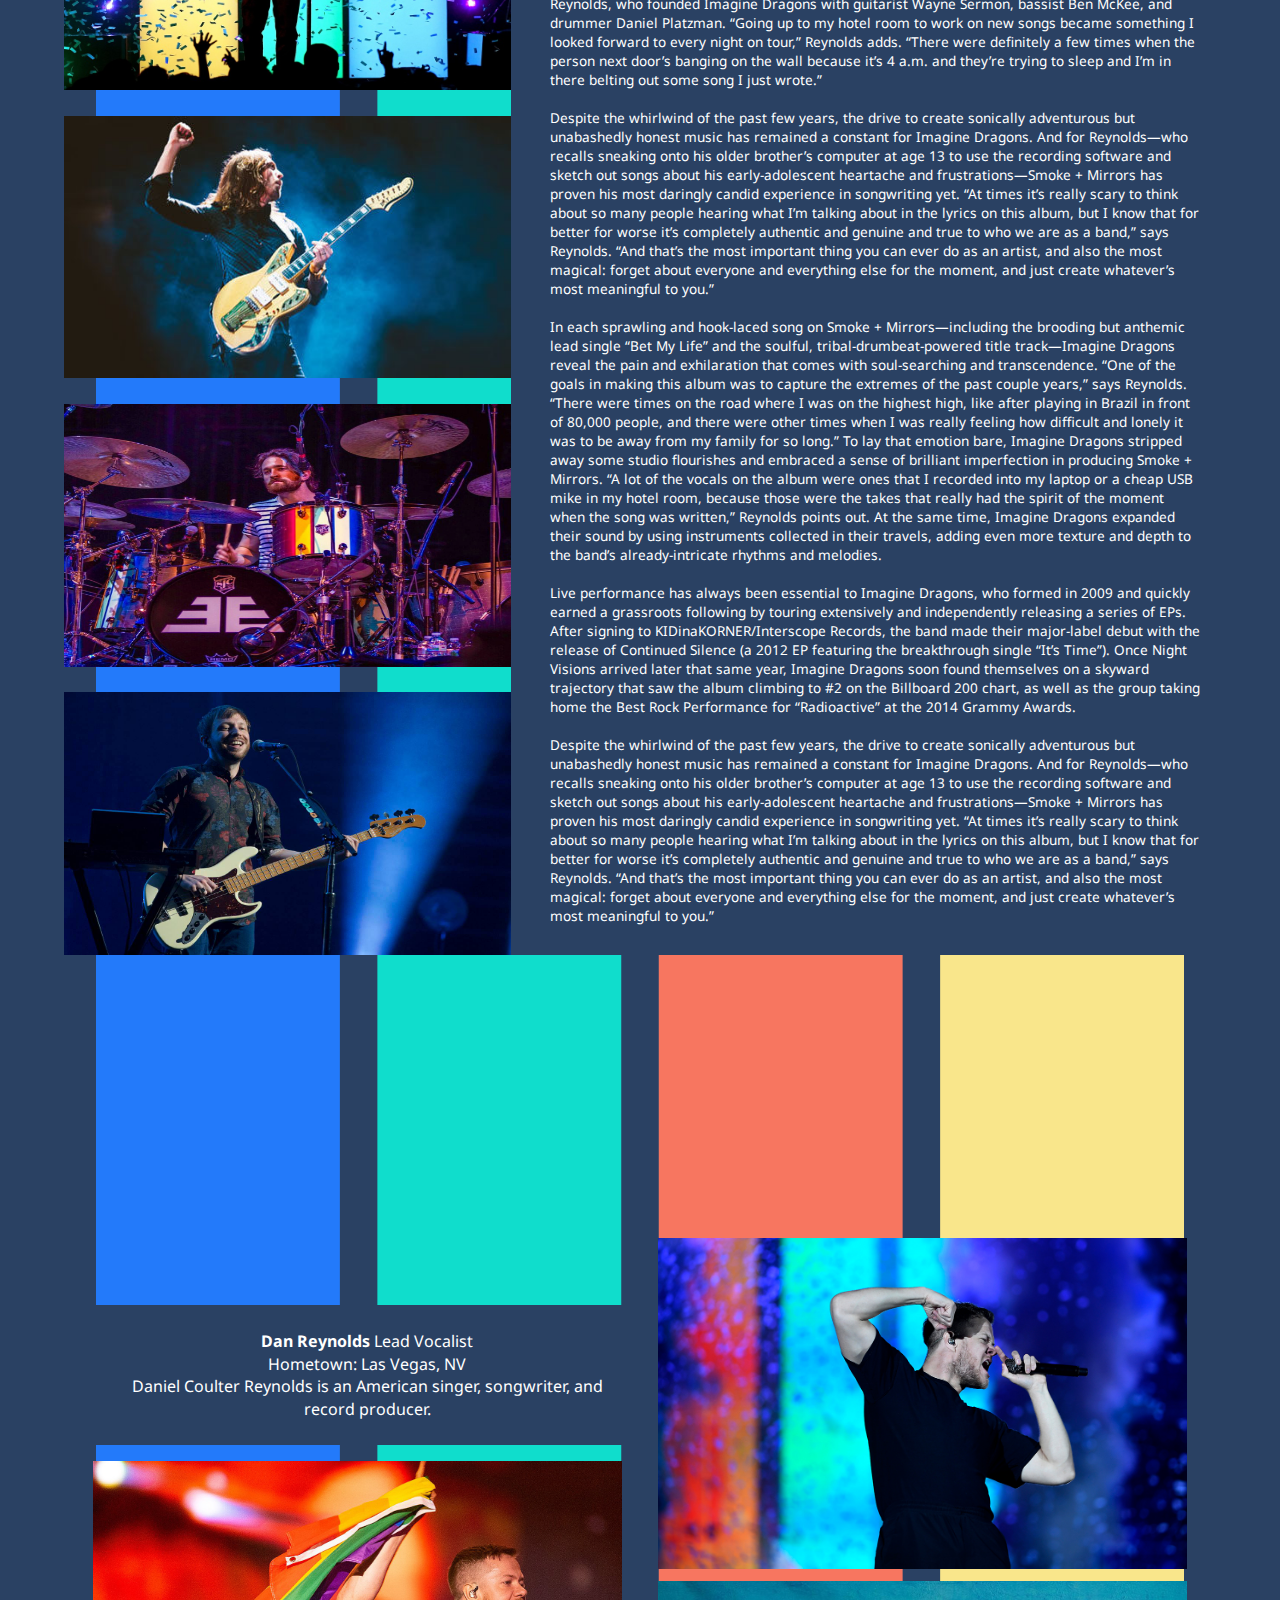
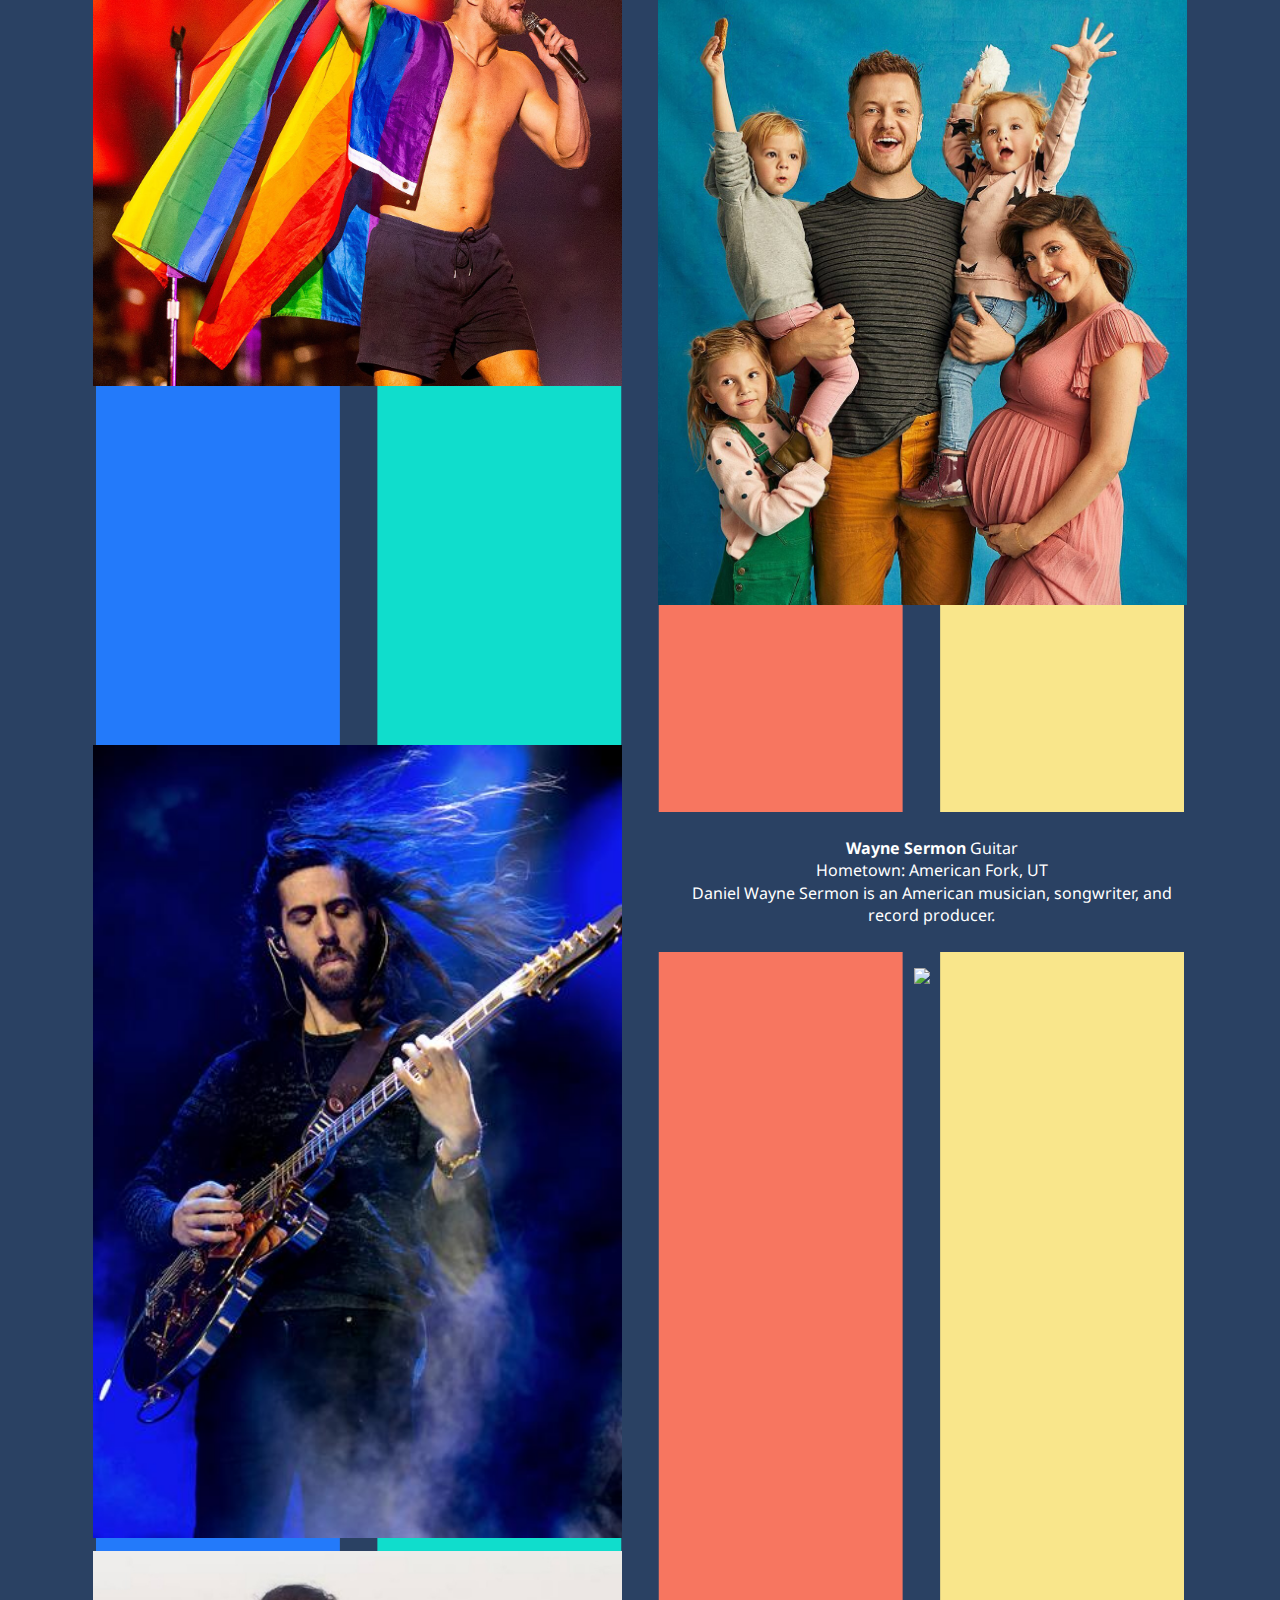
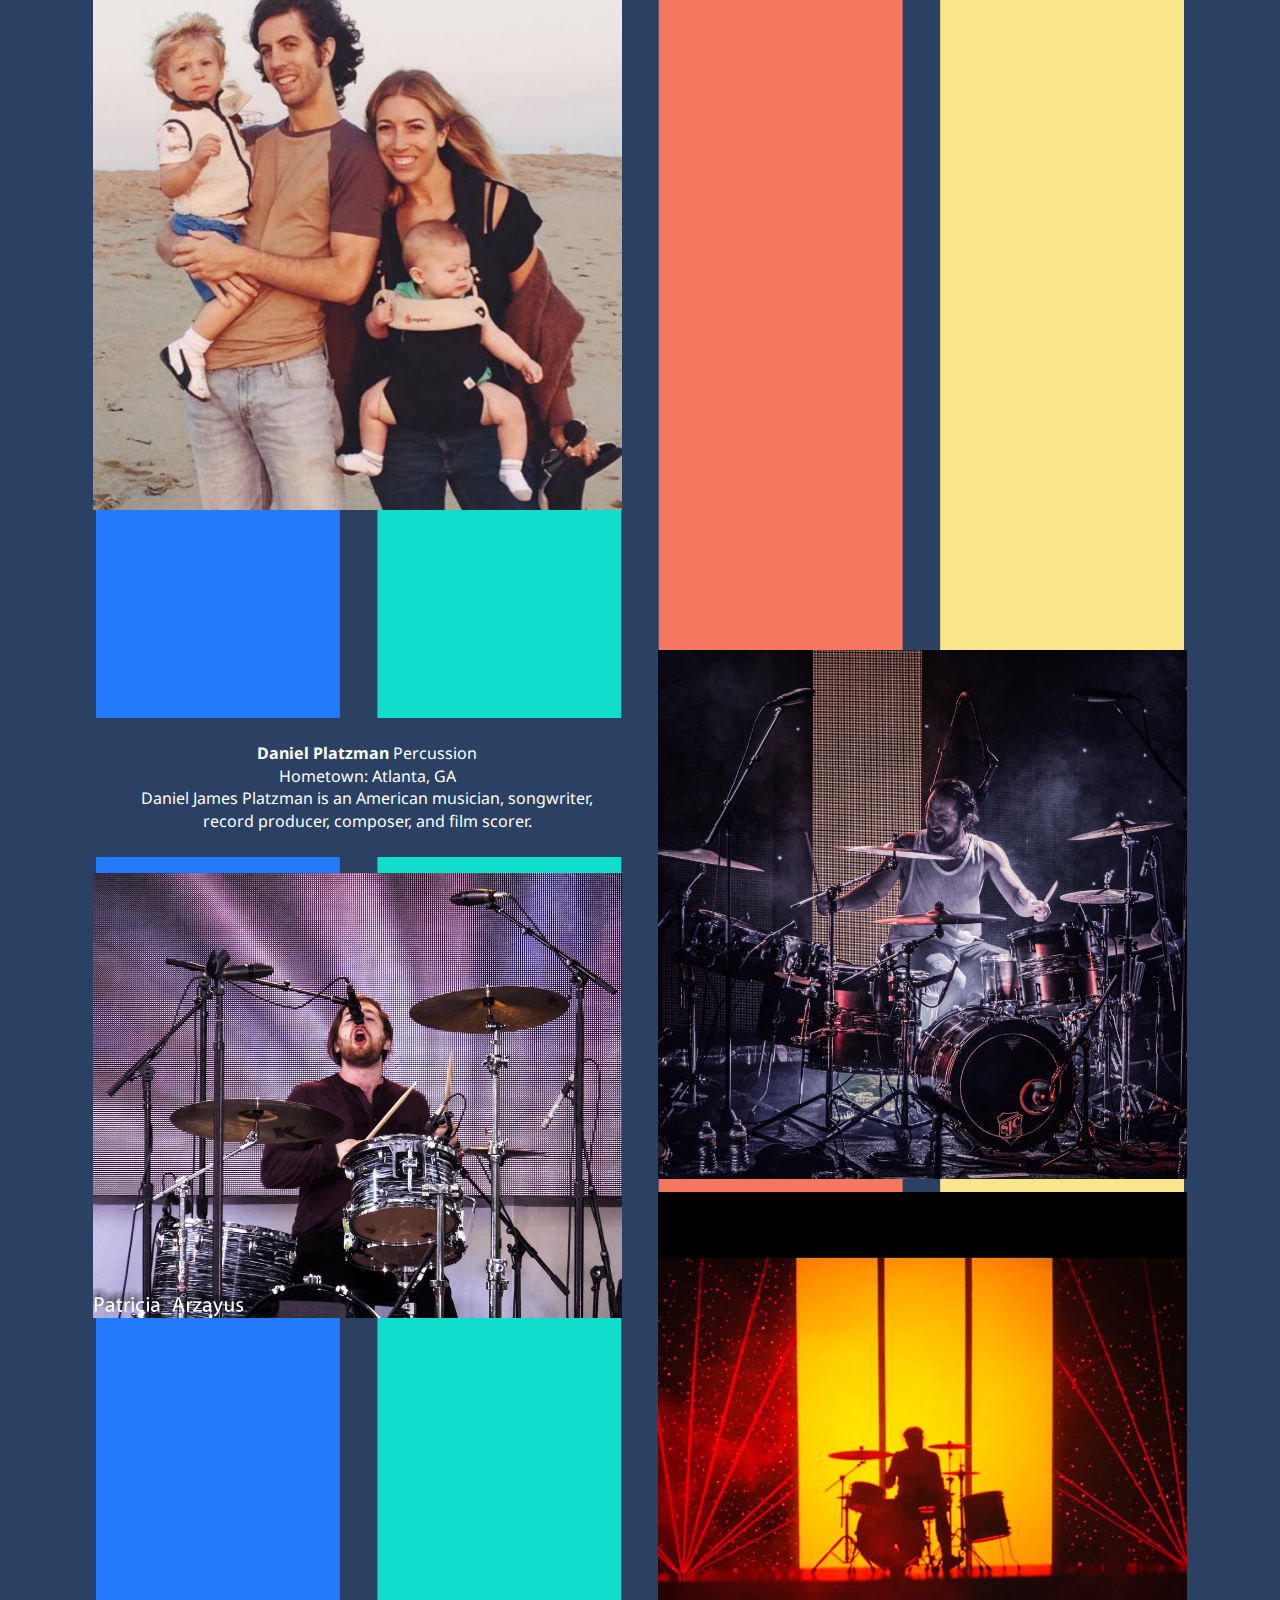
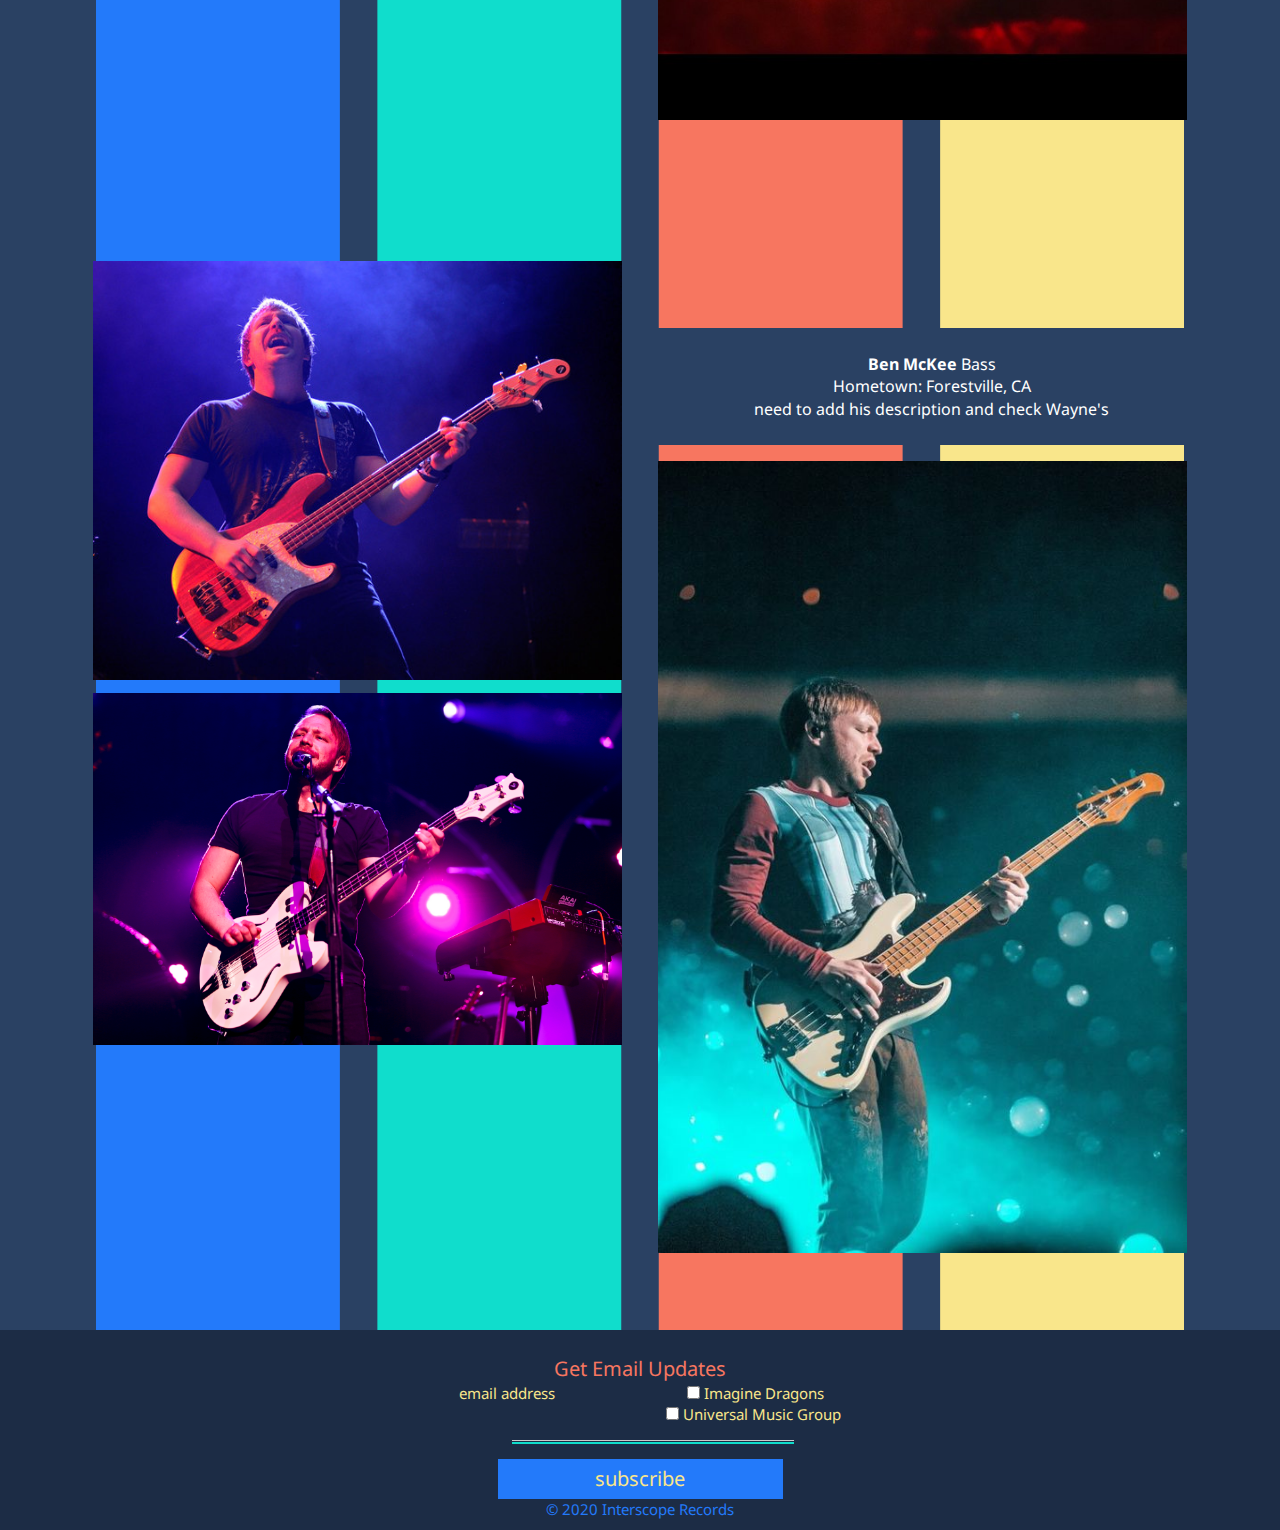
==== commit 55bb17bd: "Add files via upload" ====
--- a/about.html
+++ b/about.html
@@ -1,6 +1,6 @@
 <!doctype html>
 <html class="no-js" lang="">
-
+<link rel="icon" type="image/png" href="favicon.ico"
 <head>
   <meta charset="utf-8">
   <title>About Imagine Dragons</title>
@@ -77,6 +77,40 @@
         </p>
       </div>
     </div>
+
+<!-- HTML used for smaller screens-->
+<div class="about_main_panel_phone">
+
+
+
+    <div class="about_bandinfo_textbox">
+        <p> After releasing their 2012 full-length debut Night Visions (featuring the Grammy Award-winning single “Radioactive”), Imagine Dragons spent nearly two years bringing their passionately inventive brand of alt-rock to arenas around the world. To deal with the chaos of a touring schedule that included 130 headline dates and 50 festivals across the globe, the Las Vegas-based quartet threw themselves into creating material for their next album. “So many things were changing for us so quickly, the only way to feel some kind of stability was to keep writing,” says frontman Dan Reynolds, who founded Imagine Dragons with guitarist Wayne Sermon, bassist Ben McKee, and drummer Daniel Platzman. “Going up to my hotel room to work on new songs became something I looked forward to every night on tour,” Reynolds adds. “There were definitely a few times when the person next door’s banging on the wall because it’s 4 a.m. and they’re trying to sleep and I’m in there belting out some song I just wrote.”
+     </div>
+     <div class="about_bandinfo_imgbox">
+       <img src="img/about_bandinfo_1.jpg">
+     </div>
+     <div class="about_bandinfo_textbox">
+       <p>Despite the whirlwind of the past few years, the drive to create sonically adventurous but unabashedly honest music has remained a constant for Imagine Dragons. And for Reynolds—who recalls sneaking onto his older brother’s computer at age 13 to use the recording software and sketch out songs about his early-adolescent heartache and frustrations—Smoke + Mirrors has proven his most daringly candid experience in songwriting yet. “At times it’s really scary to think about so many people hearing what I’m talking about in the lyrics on this album, but I know that for better for worse it’s completely authentic and genuine and true to who we are as a band,” says Reynolds. “And that’s the most important thing you can ever do as an artist, and also the most magical: forget about everyone and everything else for the moment, and just create whatever’s most meaningful to you.”
+       </div>
+       <div class="about_bandinfo_imgbox">
+         <img src="img/about_bandinfo_2.jpg">
+       </div>
+       <div class="about_bandinfo_textbox">
+         <p>In each sprawling and hook-laced song on Smoke + Mirrors—including the brooding but anthemic lead single “Bet My Life” and the soulful, tribal-drumbeat-powered title track—Imagine Dragons reveal the pain and exhilaration that comes with soul-searching and transcendence. “One of the goals in making this album was to capture the extremes of the past couple years,” says Reynolds. “There were times on the road where I was on the highest high, like after playing in Brazil in front of 80,000 people, and there were other times when I was really feeling how difficult and lonely it was to be away from my family for so long.” To lay that emotion bare, Imagine Dragons stripped away some studio flourishes and embraced a sense of brilliant imperfection in producing Smoke + Mirrors. “A lot of the vocals on the album were ones that I recorded into my laptop or a cheap USB mike in my hotel room, because those were the takes that really had the spirit of the moment when the song was written,” Reynolds points out. At the same time, Imagine Dragons expanded their sound by using instruments collected in their travels, adding even more texture and depth to the band’s already-intricate rhythms and melodies.
+         </div>
+         <div class="about_bandinfo_imgbox">
+           <img src="img/about_bandinfo_3.png">
+         </div>
+         <div class="about_bandinfo_textbox">
+           <p>Live performance has always been essential to Imagine Dragons, who formed in 2009 and quickly earned a grassroots following by touring extensively and independently releasing a series of EPs. After signing to KIDinaKORNER/Interscope Records, the band made their major-label debut with the release of Continued Silence (a 2012 EP featuring the breakthrough single “It’s Time”). Once Night Visions arrived later that same year, Imagine Dragons soon found themselves on a skyward trajectory that saw the album climbing to #2 on the Billboard 200 chart, as well as the group taking home the Best Rock Performance for “Radioactive” at the 2014 Grammy Awards.
+           </div>
+           <div class="about_bandinfo_imgbox">
+             <img src="img/about_bandinfo_4.jpg">
+           </div>
+           <div class="about_bandinfo_textbox">
+             <p>  Despite the whirlwind of the past few years, the drive to create sonically adventurous but unabashedly honest music has remained a constant for Imagine Dragons. And for Reynolds—who recalls sneaking onto his older brother’s computer at age 13 to use the recording software and sketch out songs about his early-adolescent heartache and frustrations—Smoke + Mirrors has proven his most daringly candid experience in songwriting yet. “At times it’s really scary to think about so many people hearing what I’m talking about in the lyrics on this album, but I know that for better for worse it’s completely authentic and genuine and true to who we are as a band,” says Reynolds. “And that’s the most important thing you can ever do as an artist, and also the most magical: forget about everyone and everything else for the moment, and just create whatever’s most meaningful to you.”
+             </div>
+</div>
 
   <!-- Sections for each member's about info -->
 
--- a/css/main.css
+++ b/css/main.css
@@ -15,6 +15,11 @@
   text-shadow: none;
 }
 ::selection {
+  background: #b3d4fc;
+  text-shadow: none;
+}
+
+::hover {
   background: #b3d4fc;
   text-shadow: none;
 }
@@ -63,7 +68,7 @@
   background-position: center;
   background-repeat: no-repeat;
   height: 1030px;
-  width: 100vw;
+  width: 100%;
   margin: 0px;
 }
 
@@ -83,7 +88,7 @@
   background-size: cover;
   background-position: center;
   background-repeat: no-repeat;
-  height: 1030px;
+  height: 55vw;
   width: 100vw;
   margin: 0px;
 }
@@ -95,6 +100,7 @@
   margin: 0px;
   position: relative;
   right: 30%;
+  padding-left: 5%;
 }
 nav ul{
   display: flex;
@@ -125,8 +131,8 @@
 
 /* Imagine Dragons Logo and Logo Background */
 #container_logo_background{
-  line-height: 145px;
-  height: 145px;
+  line-height: 12vw;
+  height: 12vw;
   width: 100%;
   background: #2a4163;
   margin: 5%;
@@ -135,6 +141,11 @@
 }
 #logo{
   vertical-align: middle;
+}
+
+#logo img{
+  vertical-align: middle;
+  width: 100%
 }
 
 
@@ -369,10 +380,14 @@
   flex-direction: row;
 }
 
+.about_main_panel_phone{
+  display:none;
+}
+
 /* this says that the images in this section should be 100% of the container they live in */
 .about_bandinfo_panel img{
   width: 100%;
-  margin: 2% 0%;
+  padding-bottom: 2vw;
   height: 19.5%
 
 }
@@ -387,16 +402,17 @@
   padding-left: 5%;
 }
 .about_bandinfo_textbox{
+  background-color: #2a4163;
   flex-direction: column;
   align-items: center;
   width: 86.67%;
   margin: 0;
   padding-left: 0px;
+  height: 88.1vw;
 }
 
 /* This says make that big paragraph take up 95% of its container width */
 .about_bandinfo_panel p{
-  background-color: #2a4163;
   color: #ffffff;
   font-size: 1.061vw;
   padding-right: 5%;
@@ -419,7 +435,7 @@
     /* float: left; */
     margin: 0;
     padding: 0;
-    margin-top: 4%;
+    margin-top: 4vw;
     border: 0;
 	float:left;
 	height: 25%;
@@ -490,7 +506,6 @@
     /* float: left; */
     margin: 0;
     padding: 0;
-	padding-top: 50px;
     border: 0;
 	float:left;
 	height: 25%;
@@ -532,7 +547,7 @@
     border: 0;
 	float:right;
 	height: 25%;
-  margin-top:11%
+  margin-top:4vw;
 }
 
 .about_bandinfo_panel_Reynolds_right_img {
@@ -688,6 +703,7 @@
 
 img {
   vertical-align: middle;
+  width: 55%;
 }
 
 /* Position the image container (needed to position the left and right arrows) */
@@ -911,11 +927,17 @@
   font-size: 20px;
   color: #F9E68B;
 }
+
+
 .date{
   font-size: 16px;
   color: #ffffff;
 }
 /* ===== This is the CSS for the footer for every page === */
+
+footer {
+  overflow-x:hidden;
+}
 footer p{
   margin: 0px;
   padding: 0px;
@@ -1036,7 +1058,593 @@
 
 
 
-
+/* -------- Media Classes --------------*/
+
+/* ----------- Tablet ----------------*/
+@media only screen
+  and (min-device-width: 768px)
+  and (max-device-width: 1024px)  {
+
+	  nav {
+    display: flex;
+    justify-content: center;
+    align-items: center;
+    margin: 0px;
+    position: relative;
+    right: 30%;
+    padding-left: 15%;
+}
+.overlay_text {
+  color: white;
+  font-size: 11px;
+  position: absolute;
+  top: 15%;
+  left: 45%;
+  -webkit-transform: translate(-50%, -50%);
+  -ms-transform: translate(-50%, -50%);
+  transform: translate(-50%, -50%);
+  text-align: center;
+}
+.overlay_songs_1{
+  color: white;
+  font-size: 9px;
+  position: absolute;
+  top: 25%;
+  left: 10%;
+}
+.overlay_songs_2{
+  color: white;
+  font-size: 9px;
+  position: absolute;
+  top: 25%;
+  left: 60%;
+}
+.about_bandinfo_panel p{
+  background-color: #2a4163;
+  color: #ffffff;
+  font-size: 1.11vw;
+  padding-right: 5%;
+  padding-top: 5%;
+  width: 84.6%;
+  padding-left: 5%;
+  padding-bottom: 5%;
+}
+
+#tourbg {
+    background-image: url(../img/tour_hero_image3.jpg);
+    background-size: cover;
+    background-position: center;
+    background-repeat: no-repeat;
+    height: 60vw;
+    width: 100%;
+    margin: 0px;
+}
+
+#aboutbg {
+    background-image: url(../img/about_hero_image.jpg);
+    background-size: cover;
+    background-position: center;
+    background-repeat: no-repeat;
+    height: 60vw;
+    width: 100vw;
+    margin: 0px;
+}
+
+header{
+  background-image: url('../img/home_hero_image.jpg');
+  background-size: cover;
+  background-position: center;
+  background-repeat: no-repeat;
+  height: 60vw;
+  width: 100%;
+  margin: 0px;
+}
+
+nav ul li a{
+  text-decoration: none;
+  font-size: 20pt;
+  color: #ffffff;
+  padding: 20px;
+}
+.email_form hr {
+    width: 49%;
+    position: relative;
+    left: 28%;
+    top: -5%;
+}
+
+.caption_container p {
+    margin: 0;
+    font-size: 15px;
+    text-align: center;
+    color: #ffffff;
+}
+
+img {
+  vertical-align: middle;
+  width: 75%;
+}
+
+.caption_container {
+    margin: auto;
+    width: 75%;
+    height: 6%;
+    background-color: #2A4163;
+}
+
+.prev {
+    margin-left: 10%;
+    margin-top: 1%;
+    color: #f77660;
+}
+
+.next {
+    margin-right: 10%;
+    color: #f77660;
+    margin-top: 1%;
+}
+
+.tour_dates1 {
+    float: left;
+    width: 100%;
+    padding-right: 0%;
+    text-align: left;
+    margin-left: 25%;
+}
+
+.tour_dates2 {
+    float: right;
+     width: 100%;
+    padding: 0;
+    text-align: left;
+    margin-right: 0%;
+}
+.month {
+    font-size: 14px;
+    color: #F9E68B;
+}
+.date {
+    font-size: 11px;
+    color: #ffffff;
+}
+#tourbackground {
+    background-image: url(../img/tourbg.jpg);
+    width: 100vw;
+    background-position: center;
+    background-size: cover;
+    background-repeat: no-repeat;
+    height: 400px;
+    margin: 2% 0% 0% 0%;
+}
+
+.overlay_album_1:hover {
+  -ms-transform: scale(2.3); /* IE 9 */
+  -webkit-transform: scale(2.3); /* Safari 3-8 */
+  transform: translate(33vw,0px) scale(2.3);
+  z-index: 3;
+}
+
+.album_1_container:hover .overlay_album_1 {
+  opacity: 1.0;
+}
+
+
+.overlay_album_2:hover {
+  -ms-transform: scale(2.3); /* IE 9 */
+  -webkit-transform: scale(2.3); /* Safari 3-8 */
+  transform: translate(11vw,0px) scale(2.3);
+  z-index: 3;
+}
+.album_2_container:hover .overlay_album_2 {
+  opacity: 1.0;
+}
+
+.overlay_album_3:hover {
+  -ms-transform: scale(2.3); /* IE 9 */
+  -webkit-transform: scale(2.3); /* Safari 3-8 */
+  transform: translate(-10vw,0px) scale(2.3);
+  z-index: 3;
+}
+.album_3_container:hover .overlay_album_3 {
+  opacity: 1.0;
+}
+
+.overlay_album_4:hover {
+  -ms-transform: scale(2.3); /* IE 9 */
+  -webkit-transform: scale(2.3); /* Safari 3-8 */
+  transform: translate(-33vw,0px) scale(2.3);
+  z-index: 3;
+}
+.album_4_container:hover .overlay_album_4 {
+  opacity: 1.0;
+}
+
+.overlay_text {
+  color: white;
+  font-size: 1.5vw;
+  position: absolute;
+  top: 15%;
+  left: 45%;
+  -webkit-transform: translate(-50%, -50%);
+  -ms-transform: translate(-50%, -50%);
+  transform: translate(-50%, -50%);
+  text-align: center;
+}
+.overlay_songs_1{
+  color: white;
+  font-size: 0.9vw;
+  position: absolute;
+  top: 25%;
+  left: 10%;
+}
+.overlay_songs_2{
+  color: white;
+  font-size: 0.9vw;
+  position: absolute;
+  top: 25%;
+  left: 60%;
+}
+
+.about_bandinfo_panel {
+    /* width: 80vw; */
+    display: none;
+    justify-content: center;
+    flex-direction: row;
+}
+
+.about_main_panel_phone {
+  display:block;
+}
+
+.about_bandinfo_textbox {
+    flex-direction: column;
+    align-items: center;
+    width: 100%;
+    margin: 0;
+    padding-left: 8px;
+    height:100%;
+}
+
+.about_bandinfo_textbox p {
+  background-color: #2a4163;
+  color: #ffffff;
+  font-size: 3.1vw;
+  padding-right: 5%;
+  padding-top: 5%;
+  width: 84.6%;
+  padding-left: 5%;
+  padding-bottom: 5%;
+}
+
+.about_bandinfo_imgbox {
+    display: flex;
+    flex-direction: column;
+    align-items: center;
+    width: 95%;
+    margin: 0;
+    padding-left: 5%;
+}
+
+.about_bandinfo_imgbox img {
+  vertical-align: middle;
+  width: 90%;
+  padding-right: 5vw;
+}
+  }
+  /*********** Phone **************/
+  @media only screen
+  and (min-device-width: 320px)
+  and (max-device-width: 480px) {
+		  nav {
+    display: flex;
+    justify-content: center;
+    align-items: center;
+    margin: 0px;
+    position: relative;
+    right: 30%;
+    padding-left: 25%;
+}
+.overlay_text {
+  color: white;
+  font-size: 6px;
+  position: absolute;
+  top: 15%;
+  left: 45%;
+  -webkit-transform: translate(-50%, -50%);
+  -ms-transform: translate(-50%, -50%);
+  transform: translate(-50%, -50%);
+  text-align: center;
+}
+.overlay_songs_1{
+  color: white;
+  font-size: 4px;
+  position: absolute;
+  top: 25%;
+  left: 10%;
+}
+.overlay_songs_2{
+  color: white;
+  font-size: 4px;
+  position: absolute;
+  top: 25%;
+  left: 60%;
+
+  }
+
+  .email_form hr {
+    width: 95%;
+    position: relative;
+    left: 2%;
+    top: -5%;
+}
+
+.month {
+    font-size: 16px;
+    color: #F9E68B;
+}
+.date {
+    font-size: 14px;
+    color: #ffffff;
+}
+header {
+    background-image: url(../img/home_hero_image.jpg);
+    background-size: cover;
+    background-position: center;
+    background-repeat: no-repeat;
+    height: 100vw;
+    width: 100vw;
+    /* margin: 0px; */
+    /* margin-left: 50vw;*/
+}
+
+	#container_logo_background {
+    line-height: 65px;
+    height: 65px;
+    width: 100%;
+    background: #2a4163;
+    margin: 5%;
+    text-align: center;
+    display: block;
+
+  }
+
+  .hamburger{
+  font-size:30px;
+  cursor:pointer;
+  color: #fff;
+  display: block;
+  padding-right: 65%
+}
+
+nav ul{
+  display: none;
+  flex-direction: row;
+  justify-content: center;
+  align-items: center;
+  margin: 0px;
+}
+
+#tourbg {
+    background-image: url(../img/tour_hero_image3.jpg);
+    background-size: cover;
+    background-position: center;
+    background-repeat: no-repeat;
+    height: 60vw;
+    width: 100%;
+    margin: 0px;
+}
+
+.caption_container p {
+    margin: 0;
+    font-size: 15px;
+    text-align: center;
+    color: #ffffff;
+}
+
+img {
+  vertical-align: middle;
+  width: 75%;
+}
+
+.caption_container {
+    margin: auto;
+    width: 75%;
+    height: 6%;
+    background-color: #2A4163;
+}
+
+.prev {
+    margin-left: 10%;
+    margin-top: 1%;
+    color: #f77660;
+}
+
+.next {
+    margin-right: 10%;
+    color: #f77660;
+    margin-top: 1%;
+}
+
+#pushme {
+    position: relative;
+    left: 85px;
+}
+.email_form {
+    text-align: center;
+    color: #f9e68b;
+    font-size: 11px;
+}
+.email_form hr {
+    width: 85%;
+    position: relative;
+    left: 10%;
+    top: -5%;
+}
+.get_updates {
+    color: #f77660;
+    text-align: center;
+    font-size: 16px;
+    padding-top: 25px;
+}
+#aboutbg {
+    background-image: url(../img/about_hero_image.jpg);
+    background-size: cover;
+    background-position: center;
+    background-repeat: no-repeat;
+    height: 60vw;
+    width: 100vw;
+    margin: 0px;
+}
+
+.about_large_panel img {
+    width: 85%;
+    padding: 0;
+    padding-bottom: 5vw;
+  }
+
+
+
+.about_bandinfo_panel_Reynolds_left_text p {
+    background-color: #2a4163;
+    color: #ffffff;
+    font-size: 11px;
+    padding-right: 5%;
+    padding-top: 5%;
+    width: 100%;
+    padding-left: 5%;
+    padding-bottom: 5%;
+}
+
+.about_bandinfo_panel_Sermon_right_text p {
+    background-color: #2a4163;
+    color: #ffffff;
+    font-size: 11px;
+    padding-left: 5%;
+    padding-top: 5%;
+    width: 100%;
+    padding-right: 5%;
+    padding-bottom: 5%;
+}
+
+
+.overlay_album_1:hover {
+  -ms-transform: scale(2.3); /* IE 9 */
+  -webkit-transform: scale(2.3); /* Safari 3-8 */
+  transform: translate(33vw,0px) scale(2.3);
+  z-index: 3;
+}
+
+.album_1_container:hover .overlay_album_1 {
+  opacity: 1.0;
+}
+
+
+.overlay_album_2:hover {
+  -ms-transform: scale(2.3); /* IE 9 */
+  -webkit-transform: scale(2.3); /* Safari 3-8 */
+  transform: translate(11vw,0px) scale(2.3);
+  z-index: 3;
+}
+.album_2_container:hover .overlay_album_2 {
+  opacity: 1.0;
+}
+
+.overlay_album_3:hover {
+  -ms-transform: scale(2.3); /* IE 9 */
+  -webkit-transform: scale(2.3); /* Safari 3-8 */
+  transform: translate(-10vw,0px) scale(2.3);
+  z-index: 3;
+}
+.album_3_container:hover .overlay_album_3 {
+  opacity: 1.0;
+}
+
+.overlay_album_4:hover {
+  -ms-transform: scale(2.3); /* IE 9 */
+  -webkit-transform: scale(2.3); /* Safari 3-8 */
+  transform: translate(-33vw,0px) scale(2.3);
+  z-index: 3;
+}
+.album_4_container:hover .overlay_album_4 {
+  opacity: 1.0;
+}
+#tourbackground {
+    background-image: url(../img/tourbg.jpg);
+    width: 100vw;
+    background-position: center;
+    background-size: cover;
+    background-repeat: no-repeat;
+    height: 400px;
+    margin: 2% 0% 0% 0%;
+}
+
+.tour_dates1 {
+    float: left;
+    width: 100%;
+    padding-right: 0%;
+    text-align: left;
+    margin-left: 6%;
+}
+
+.tour_dates2 {
+    float: right;
+     width: 100%;
+    padding: 0;
+    text-align: left;
+    margin-right: 0%;
+}
+.month {
+    font-size: 14px;
+    color: #F9E68B;
+}
+.date {
+    font-size: 11px;
+    color: #ffffff;
+}
+.about_bandinfo_panel {
+    /* width: 80vw; */
+    display: none;
+    justify-content: center;
+    flex-direction: row;
+}
+
+.about_main_panel_phone {
+  display:block;
+}
+
+.about_bandinfo_textbox {
+    flex-direction: column;
+    align-items: center;
+    width: 100%;
+    margin: 0;
+    padding-left: 8px;
+}
+
+.about_bandinfo_textbox p {
+  background-color: #2a4163;
+  color: #ffffff;
+  font-size: 2.5vw;
+  padding-right: 5%;
+  padding-top: 5%;
+  width: 84.6%;
+  padding-left: 5%;
+  padding-bottom: 5%;
+}
+
+.about_bandinfo_imgbox {
+    display: flex;
+    flex-direction: column;
+    align-items: center;
+    width: 95%;
+    margin: 0;
+    padding-left: 5%;
+}
+
+.about_bandinfo_imgbox img {
+  vertical-align: middle;
+  width: 90%;
+  padding-right: 5vw;
+}
 
 /* === Helper classes ====*/
 /* * Hide visually and from screen readers */
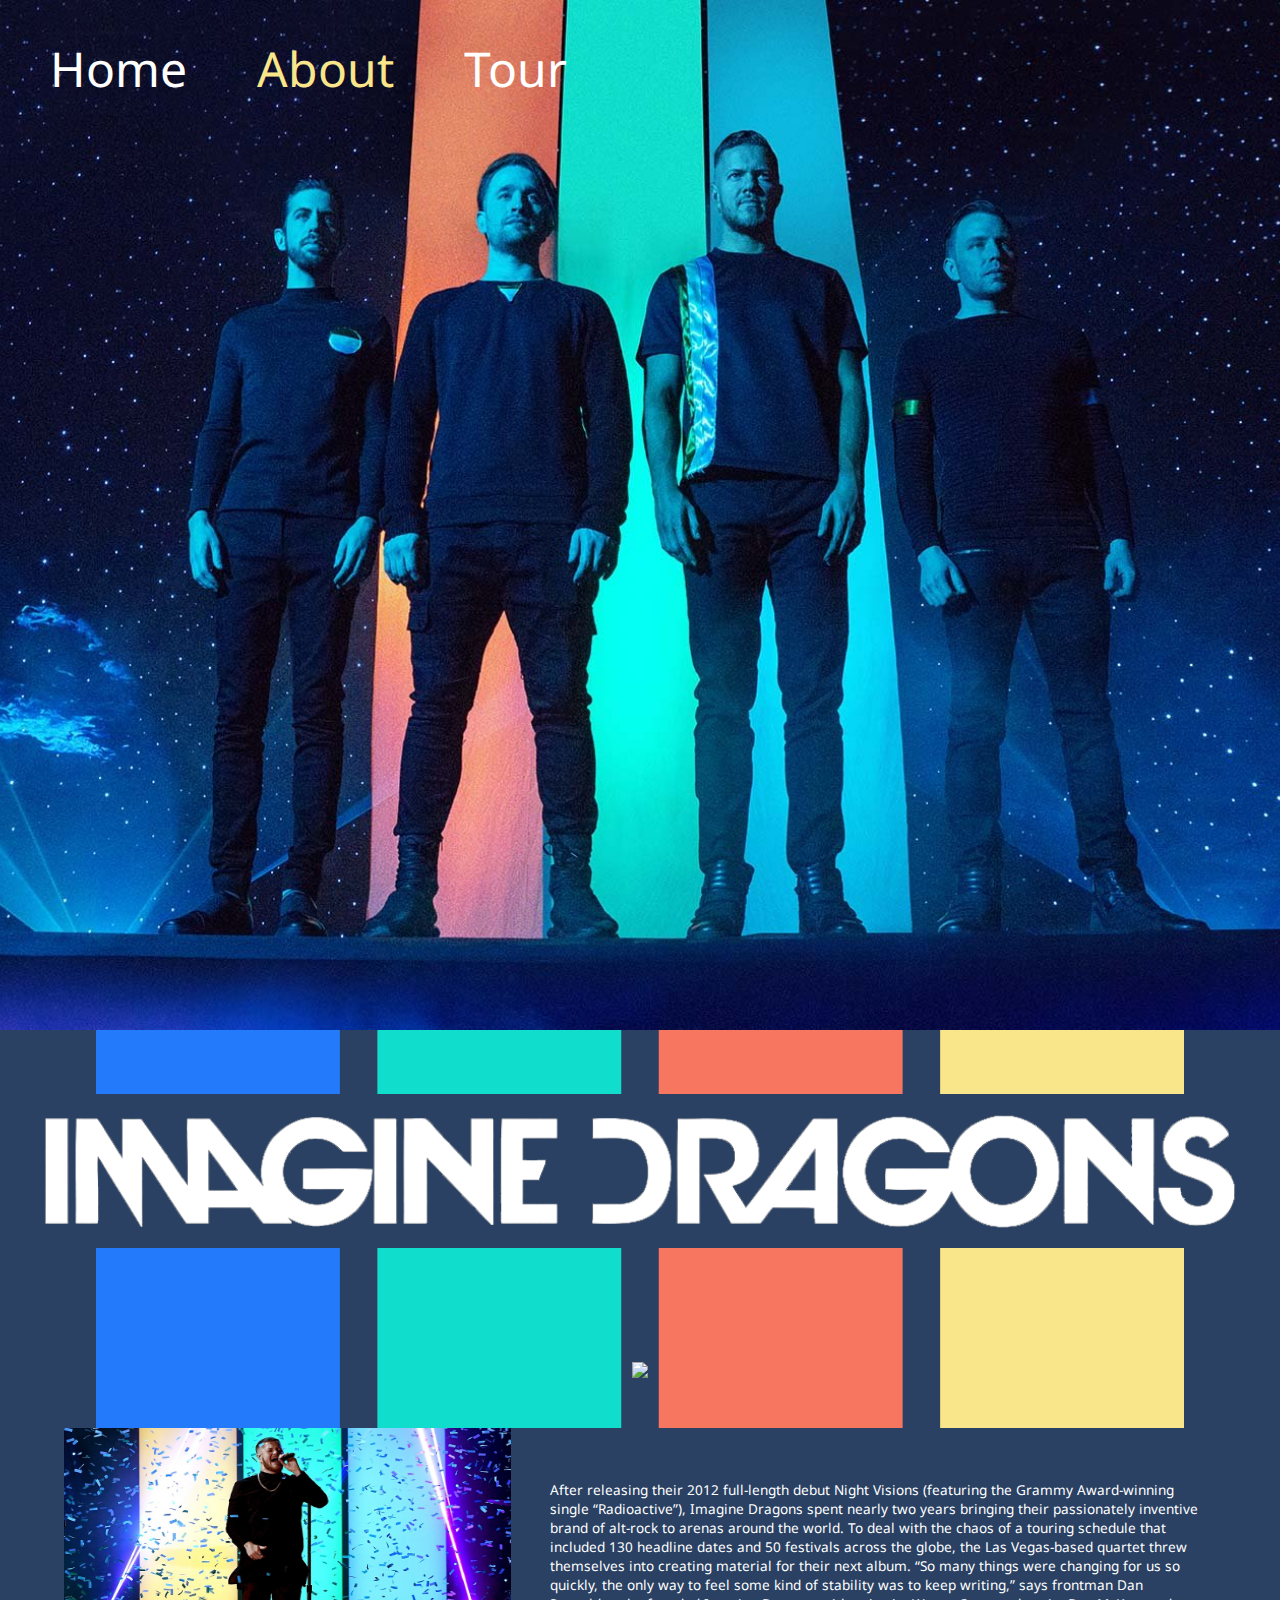
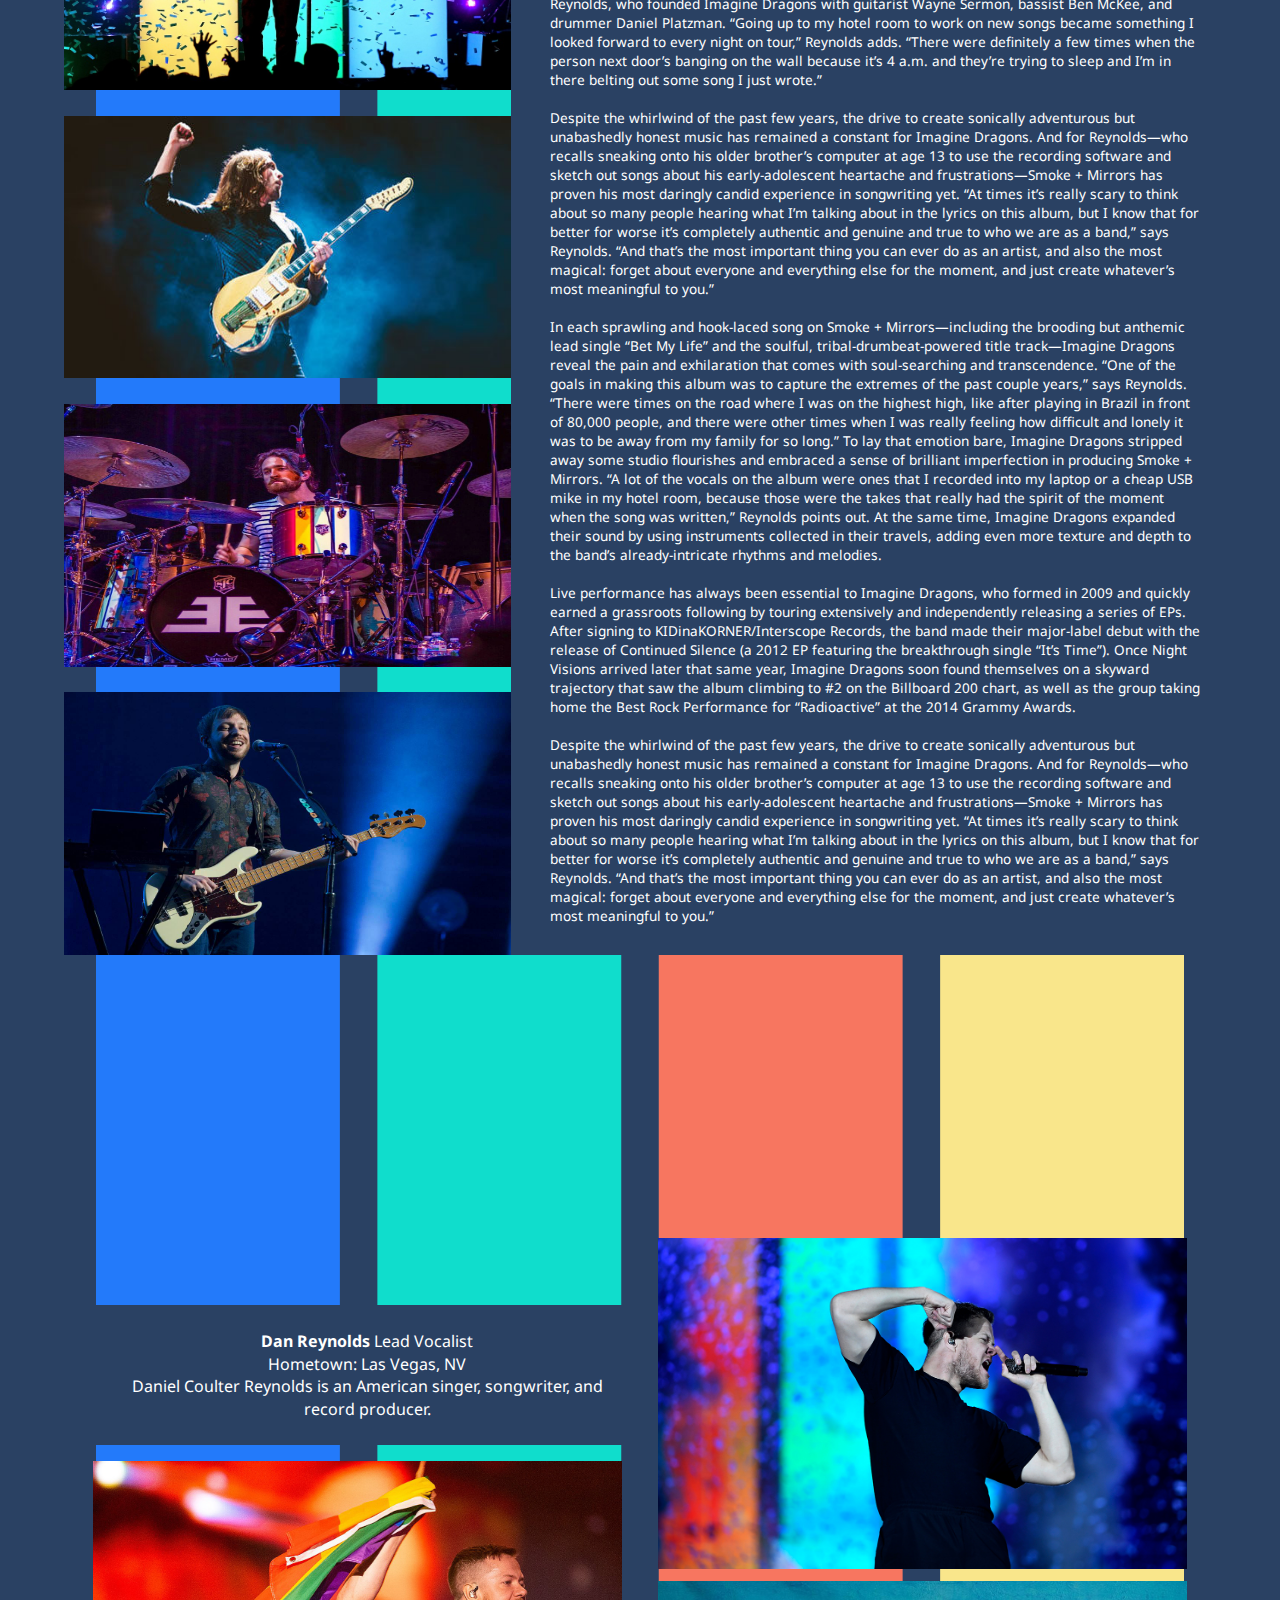
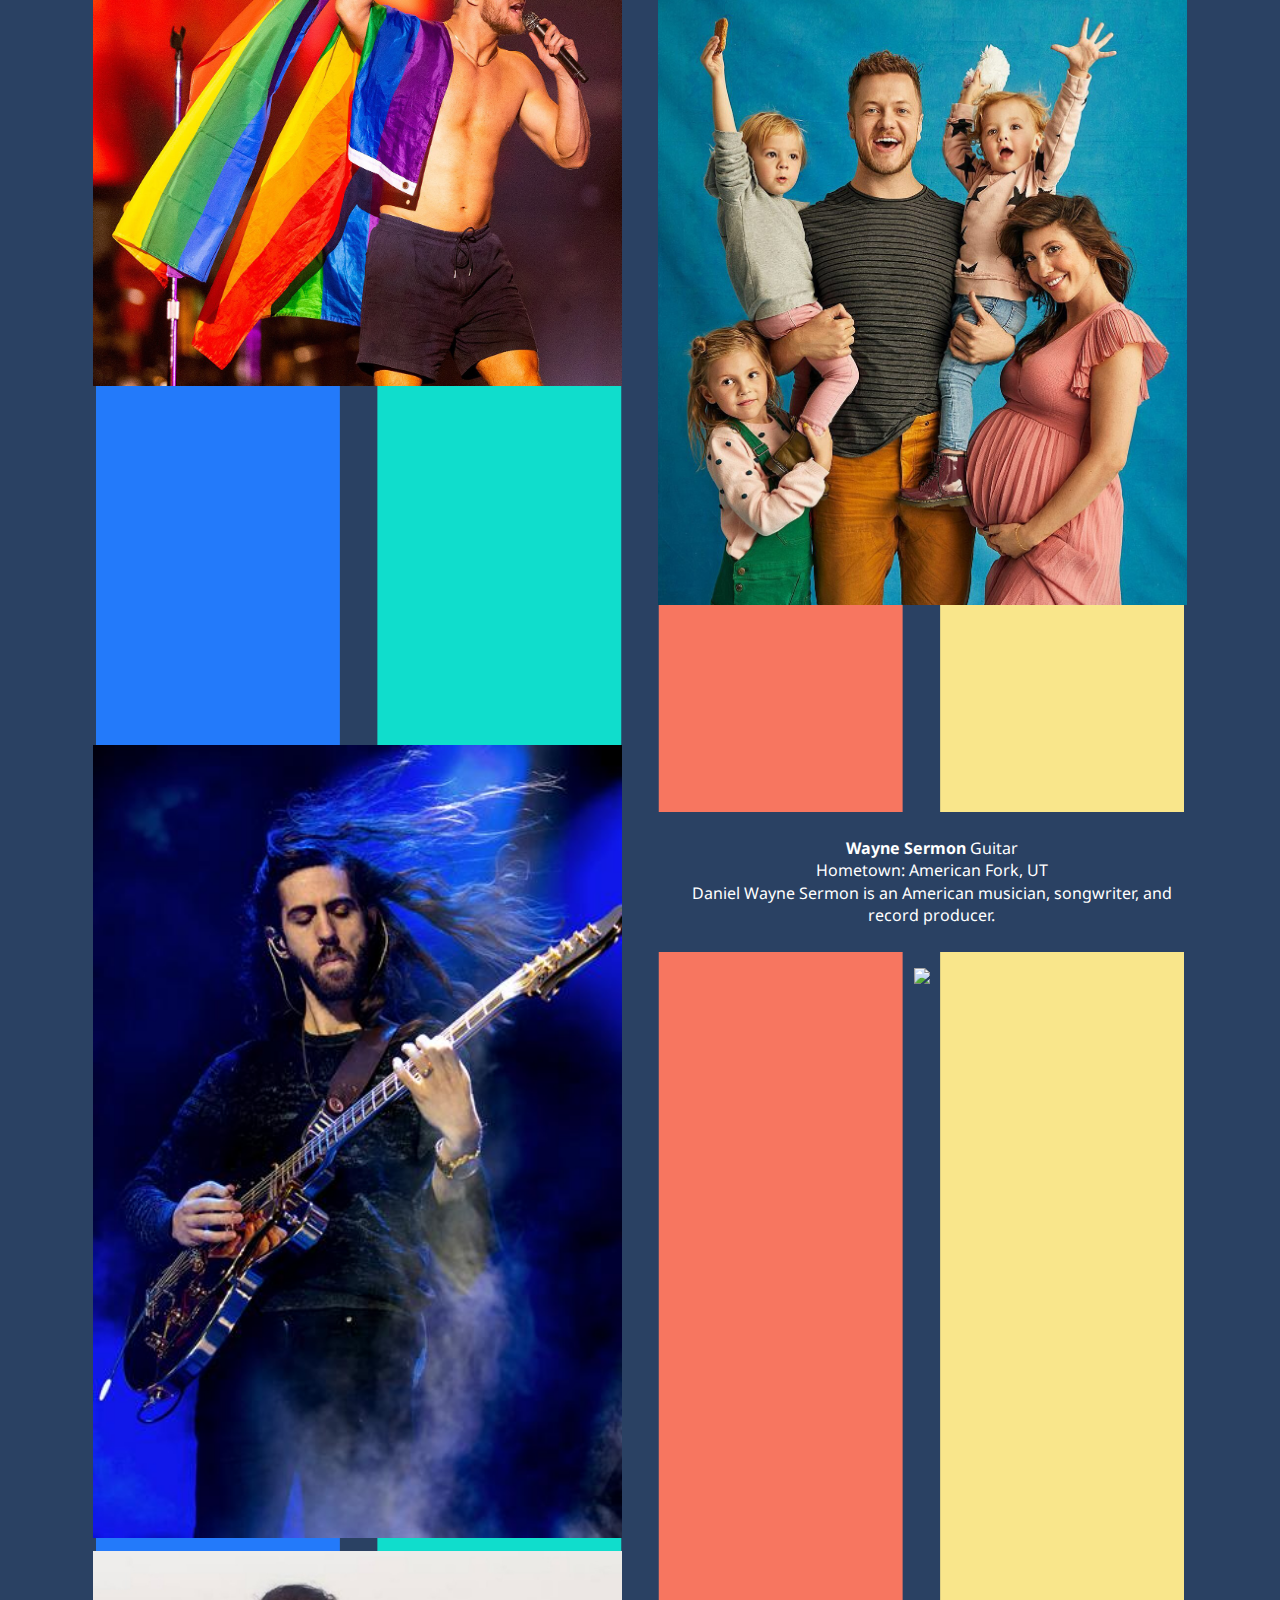
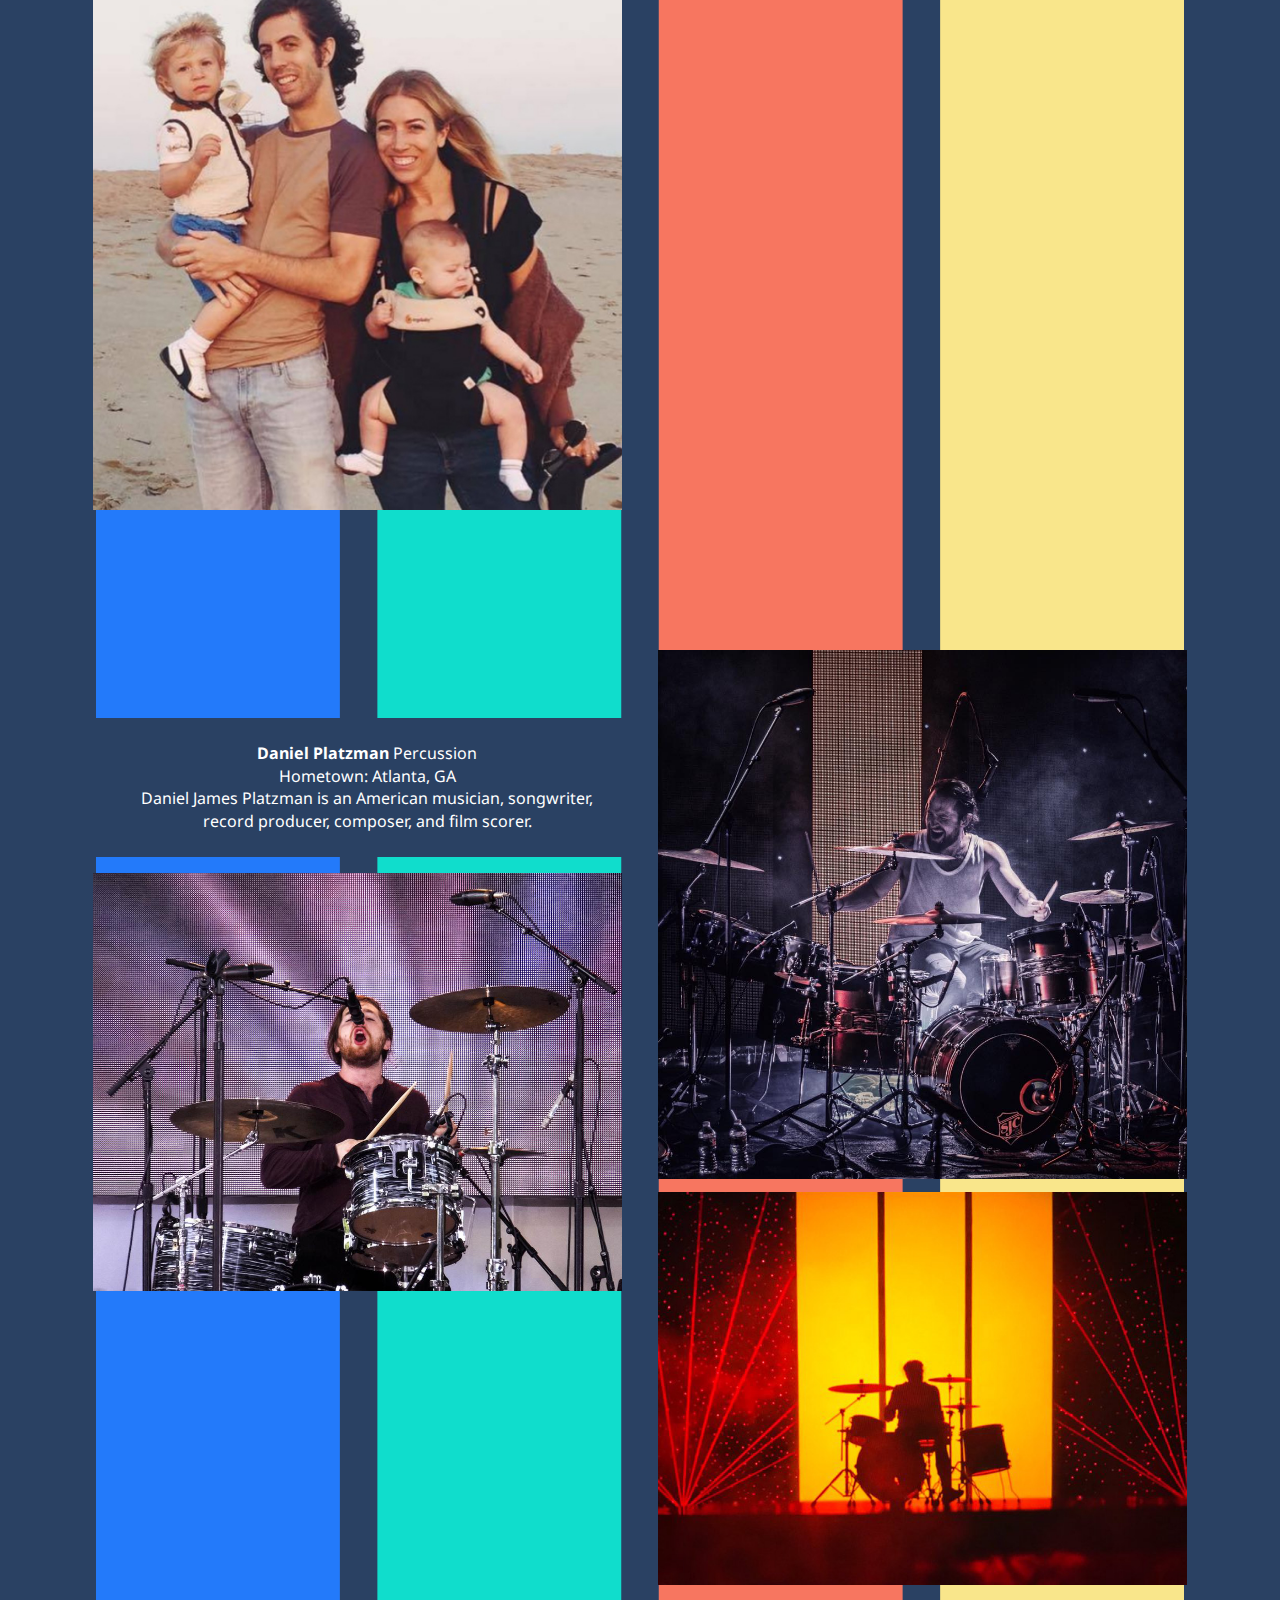
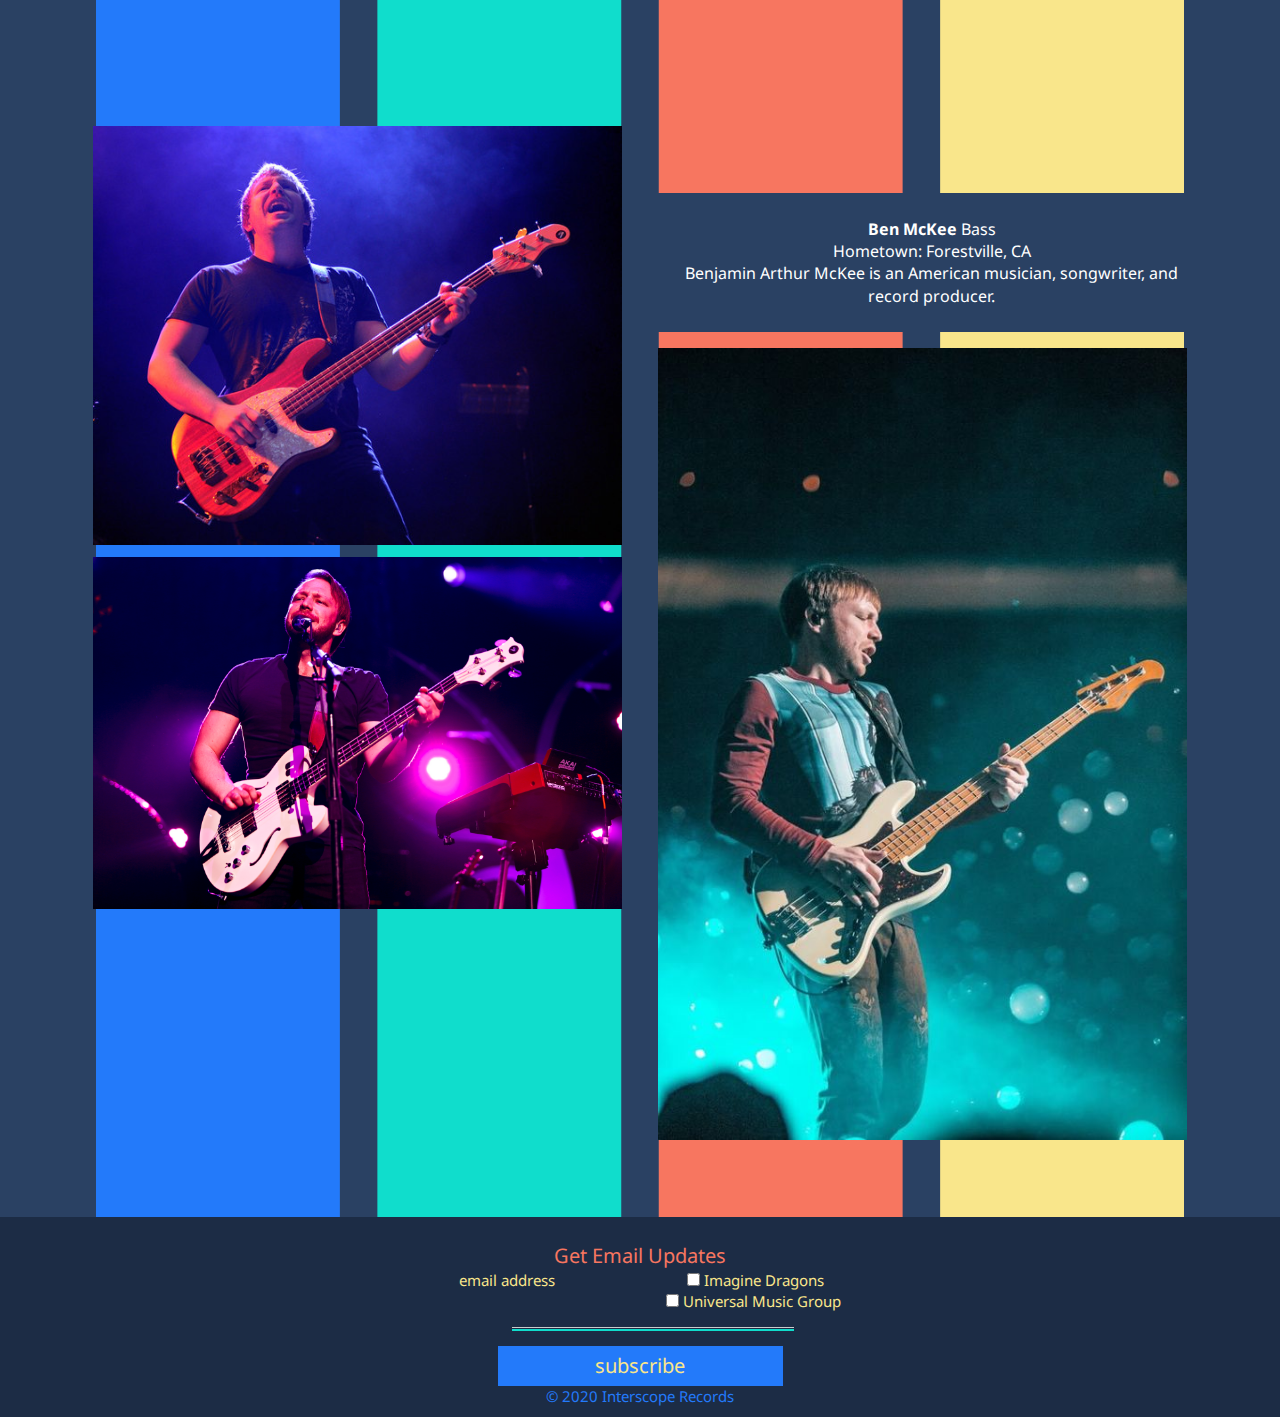
==== commit 36f25b67: "Add files via upload" ====
--- a/about.html
+++ b/about.html
@@ -1,6 +1,6 @@
 <!doctype html>
 <html class="no-js" lang="">
-<link rel="icon" type="image/png" href="favicon.ico"
+<link rel="icon" type="image/png" href="favicon.jpg"
 <head>
   <meta charset="utf-8">
   <title>About Imagine Dragons</title>
@@ -190,7 +190,7 @@
 </div>
     <div class="about_bandinfo_panel_Sermon_right_parent">
 	<div class="about_bandinfo_panel_Sermon_right_text">
-      <p><B>Ben McKee</B> Bass</br> Hometown: Forestville, CA</br> need to add his description and check Wayne's</p>
+      <p><B>Ben McKee</B> Bass</br> Hometown: Forestville, CA</br>Benjamin Arthur McKee is an American musician, songwriter, and record producer.</p>
 	  </div>
 	  <div class="about_bandinfo_panel_Reynolds_right_img">
     <img src="img/about_BMinfo_2.jpg">
--- a/css/main.css
+++ b/css/main.css
@@ -1020,7 +1020,7 @@
   z-index: 1;
   top: 0;
   left: 0;
-  background-color: #111;
+  background-color: #f77660;
   overflow-x: hidden;
   transition: 0.5s;
   padding-top: 60px;
@@ -1030,7 +1030,7 @@
   padding: 8px 8px 8px 32px;
   text-decoration: none;
   font-size: 25px;
-  color: #818181;
+  color: #2a4163;
   display: block;
   transition: 0.3s;
 }
@@ -1308,7 +1308,7 @@
 .about_bandinfo_textbox p {
   background-color: #2a4163;
   color: #ffffff;
-  font-size: 3.1vw;
+  font-size: 2.6vw;
   padding-right: 5%;
   padding-top: 5%;
   width: 84.6%;
@@ -1411,7 +1411,7 @@
   .hamburger{
   font-size:30px;
   cursor:pointer;
-  color: #fff;
+  color: #f9e68b;
   display: block;
   padding-right: 65%
 }
@@ -1614,10 +1614,12 @@
 
 .about_bandinfo_textbox {
     flex-direction: column;
+    background-color: transparent;
     align-items: center;
     width: 100%;
     margin: 0;
     padding-left: 8px;
+    height:auto;
 }
 
 .about_bandinfo_textbox p {
